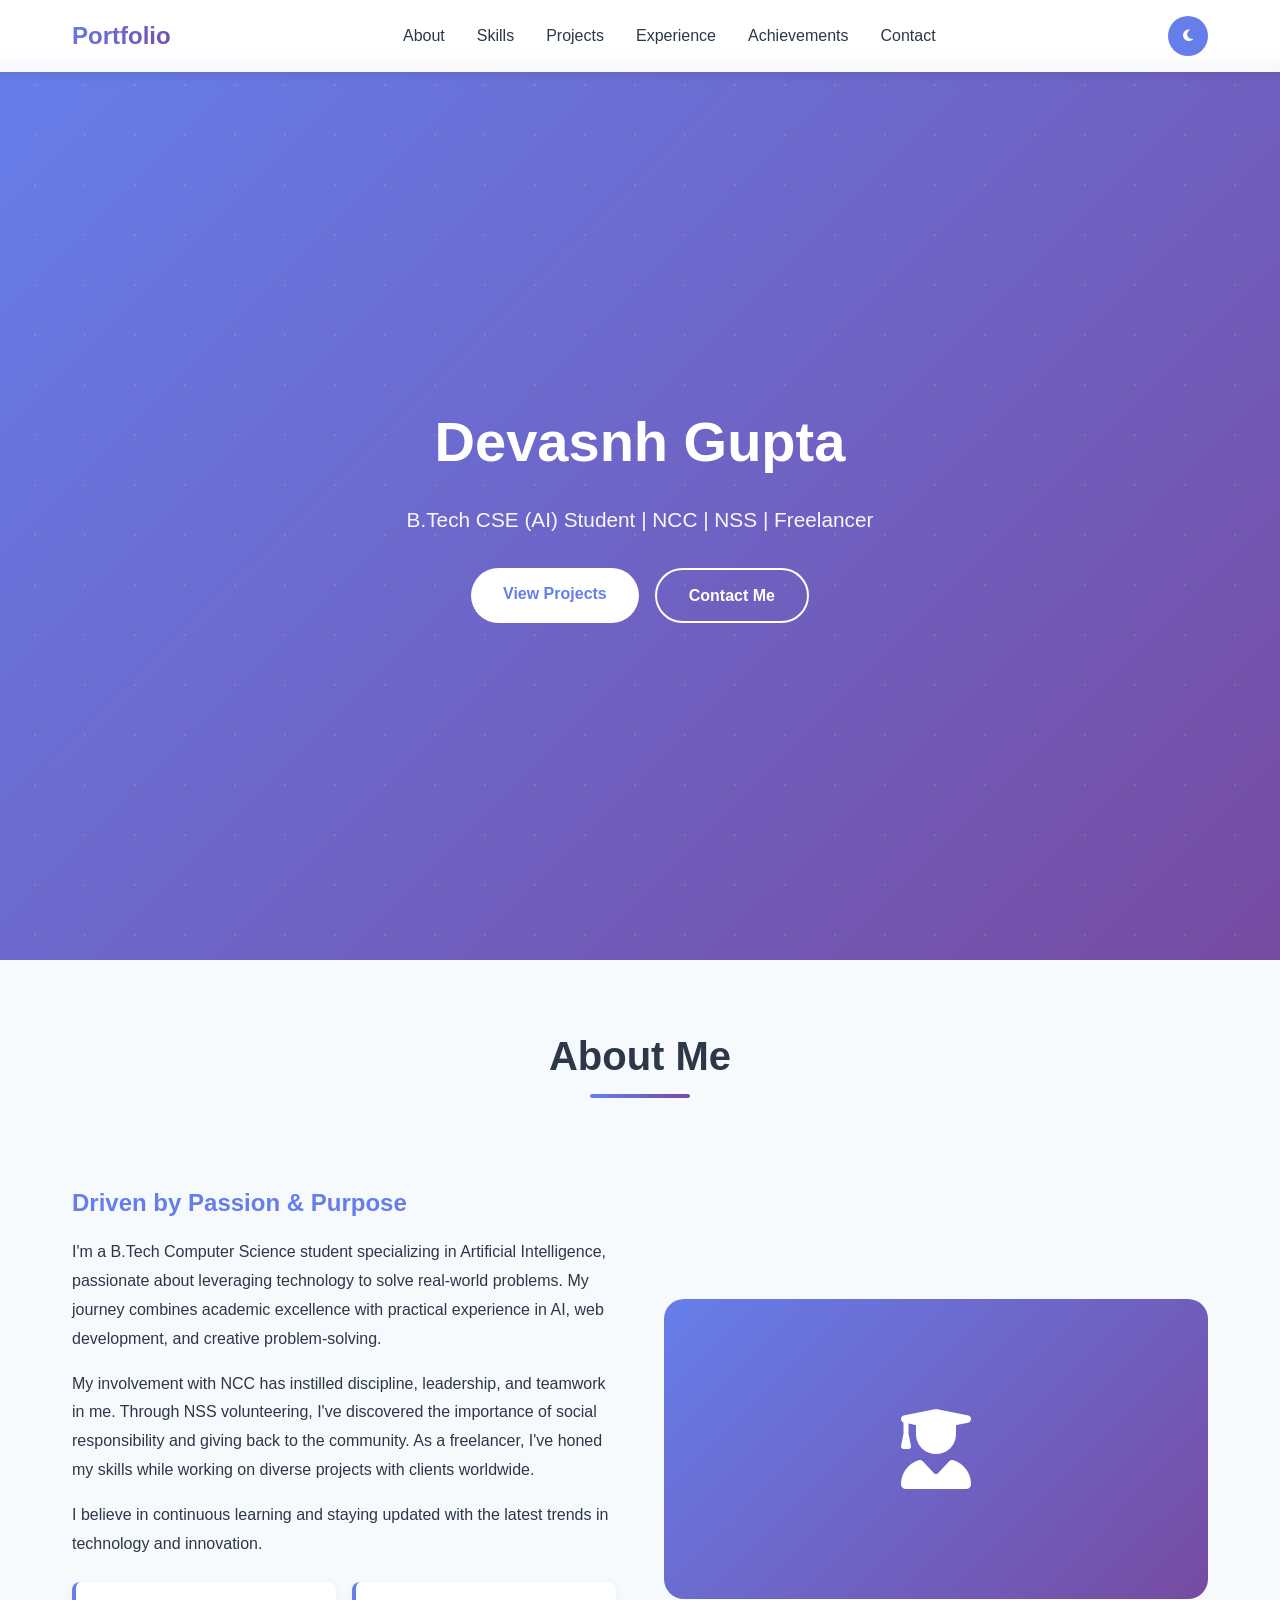
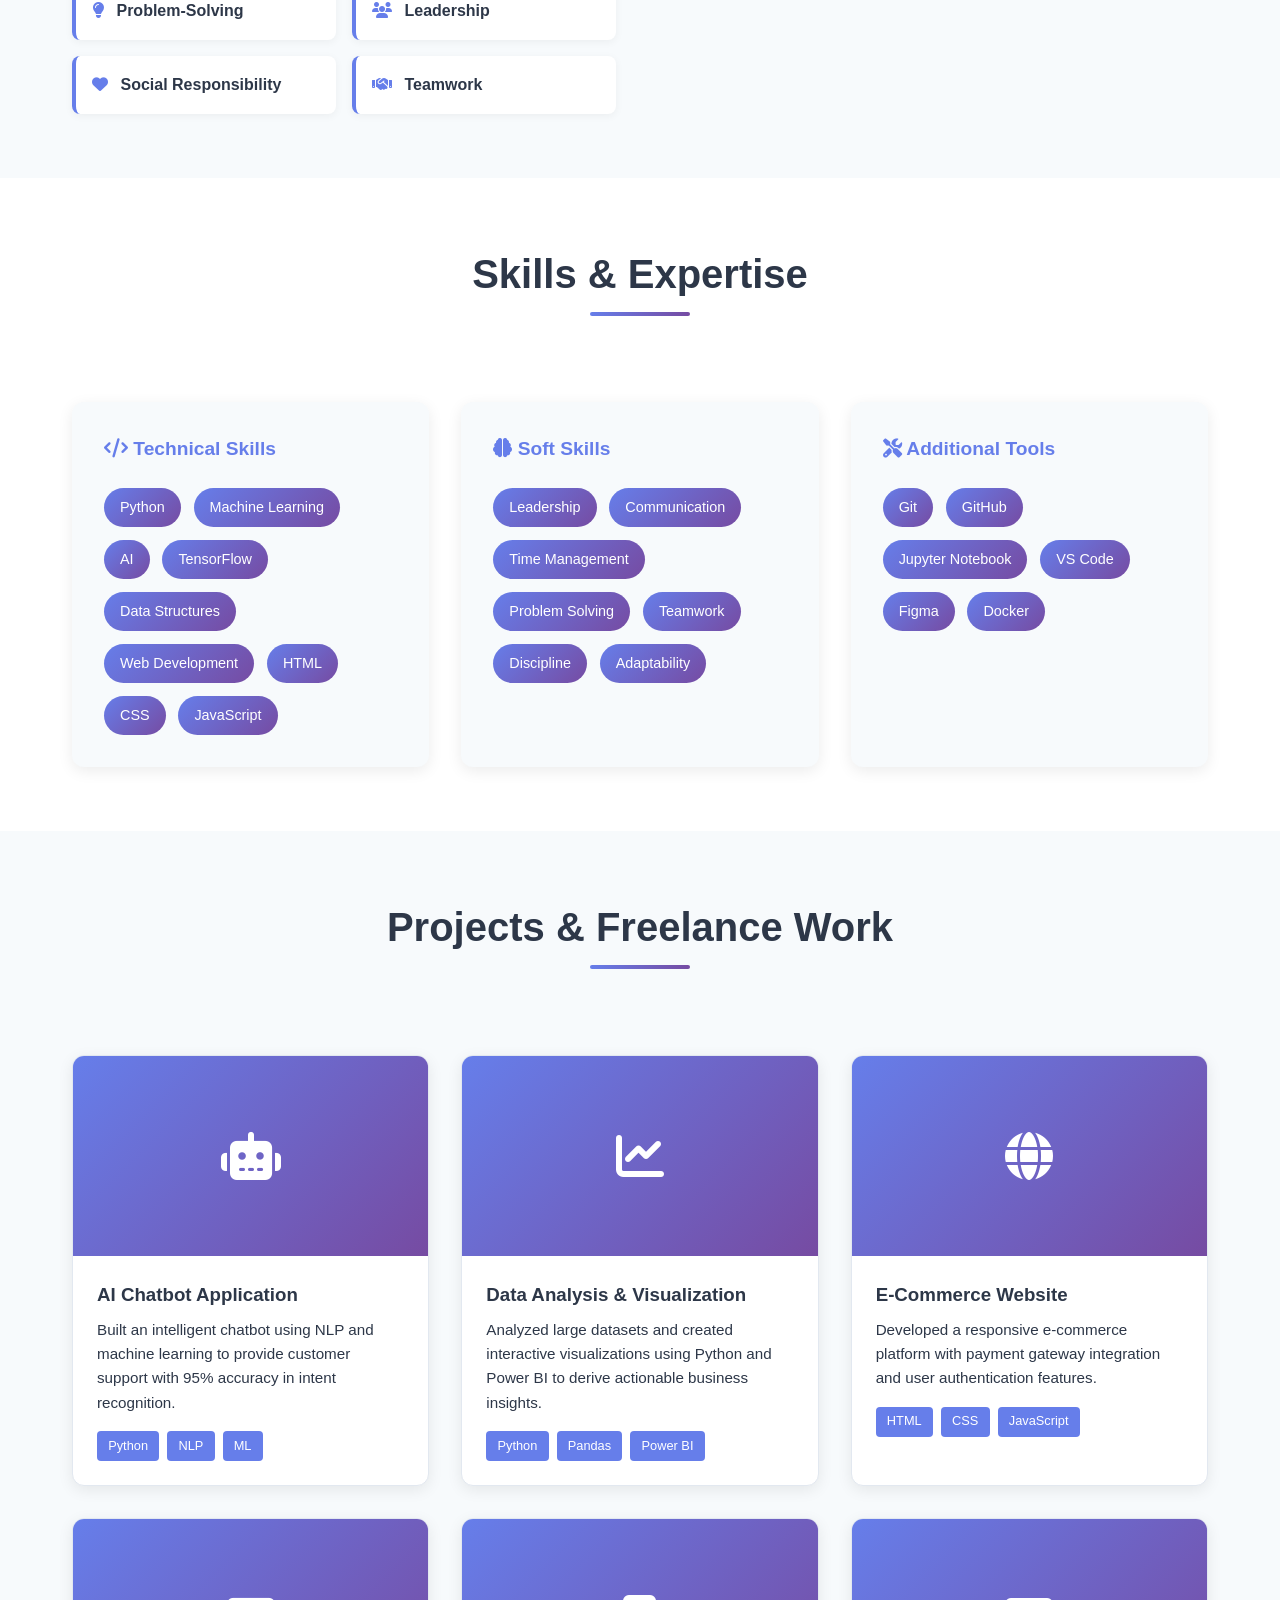
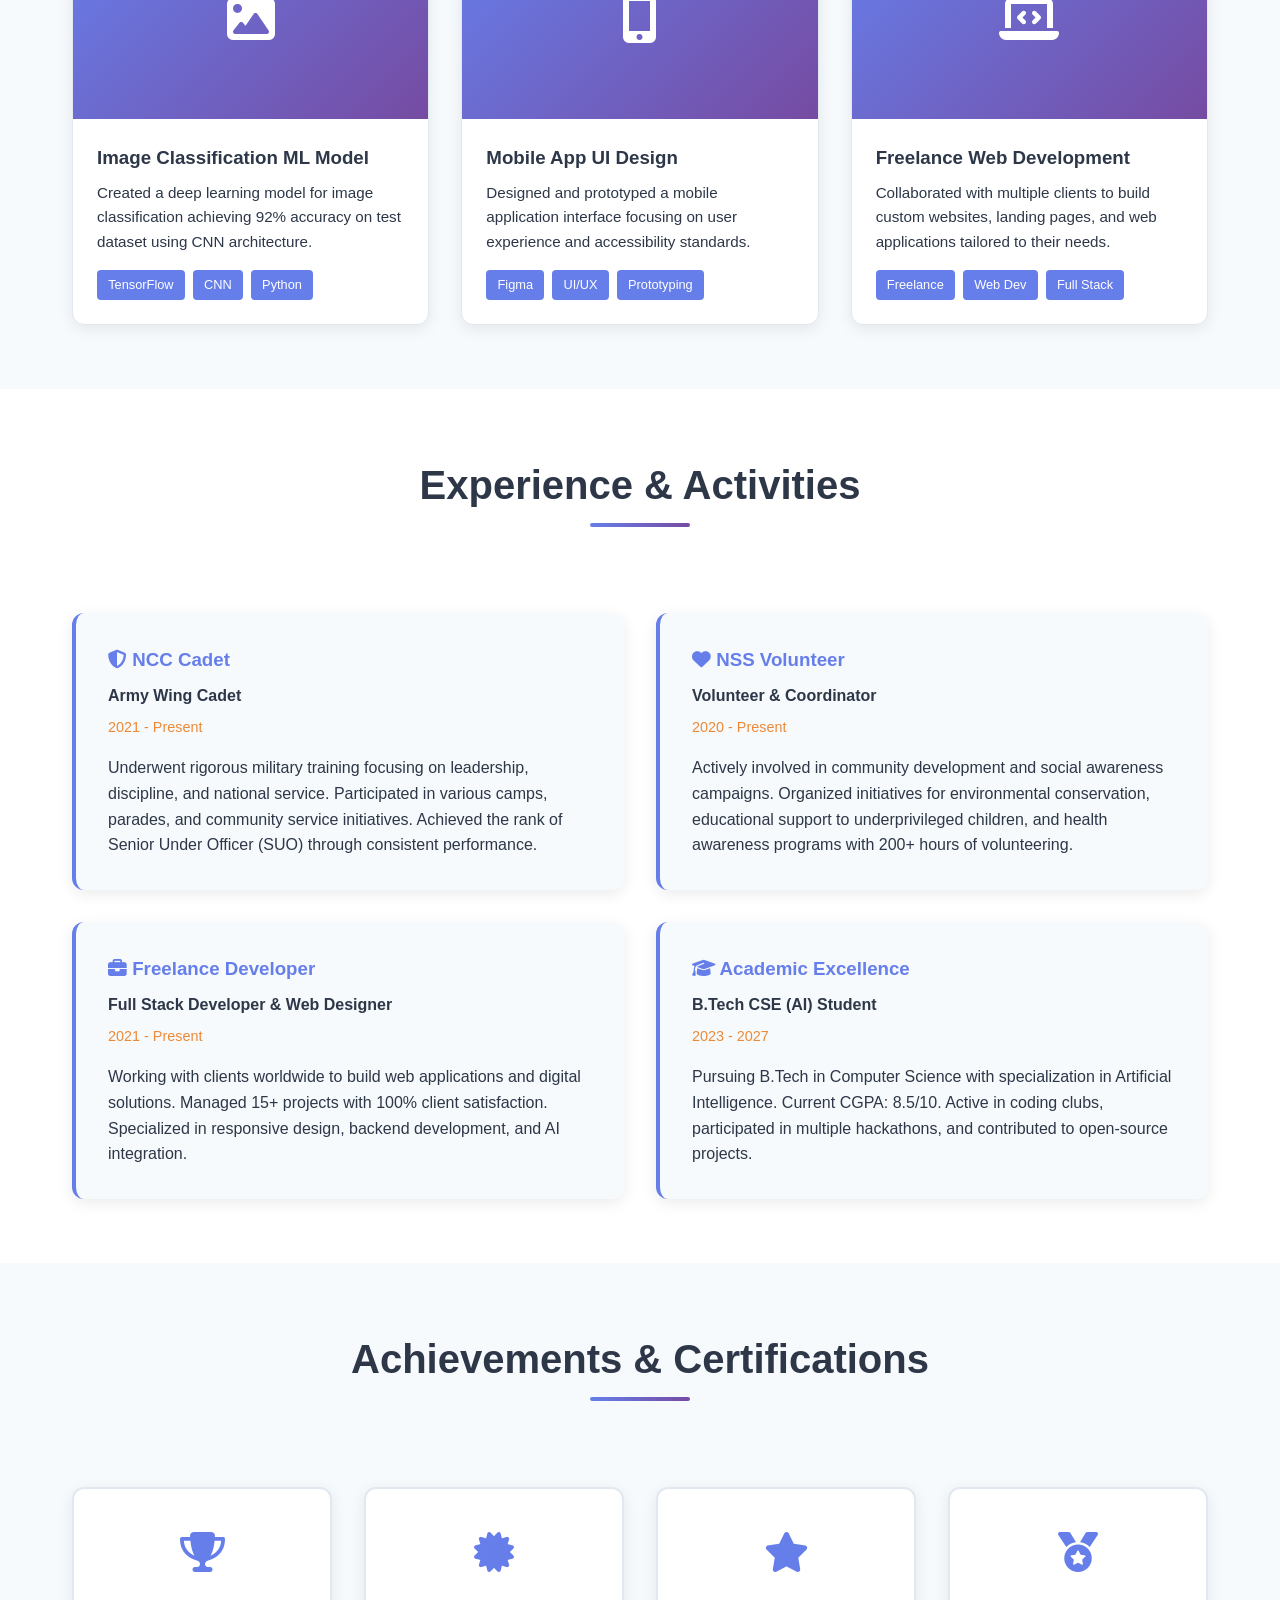
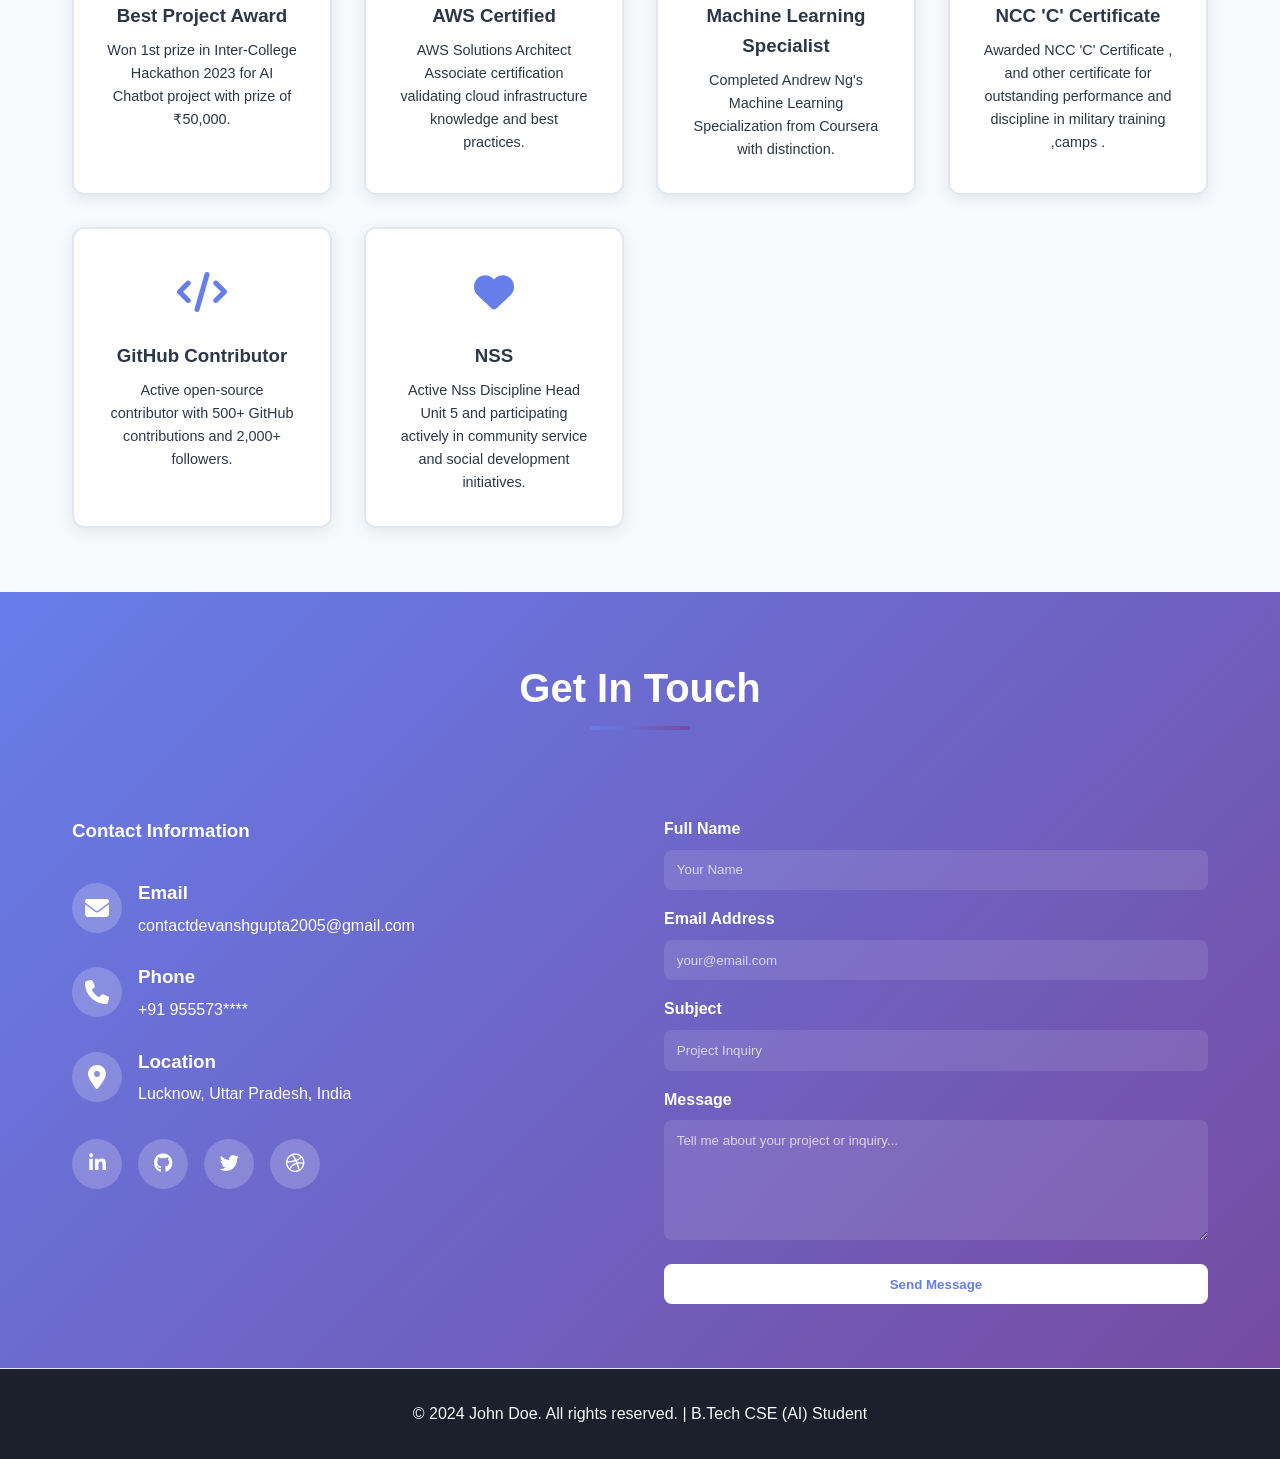
==== index.html @ 26674ed4 "Rename web.html to index.html" ====
<!DOCTYPE html>
<html lang="en">
<head>
    <meta charset="UTF-8">
    <meta name="viewport" content="width=device-width, initial-scale=1.0">
    <title>Portfolio - B.Tech CSE (AI) Student</title>
    <link rel="stylesheet" href="https://cdnjs.cloudflare.com/ajax/libs/font-awesome/6.4.0/css/all.min.css">
    <style>
        * {
            margin: 0;
            padding: 0;
            box-sizing: border-box;
        }

        :root {
            --primary-color: #667eea;
            --secondary-color: #764ba2;
            --text-dark: #2d3748;
            --text-light: #f7fafc;
            --bg-light: #f7fafc;
            --bg-dark: #1a202c;
            --card-bg: #ffffff;
            --border-color: #e2e8f0;
            --success: #48bb78;
            --warning: #ed8936;
        }

        body.dark-mode {
            --text-dark: #f7fafc;
            --text-light: #2d3748;
            --bg-light: #1a202c;
            --bg-dark: #0f1419;
            --card-bg: #2d3748;
            --border-color: #4a5568;
        }

        html {
            scroll-behavior: smooth;
        }

        body {
            font-family: 'Segoe UI', Tahoma, Geneva, Verdana, sans-serif;
            line-height: 1.6;
            color: var(--text-dark);
            background-color: var(--bg-light);
            transition: all 0.3s ease;
        }

        /* Navigation */
        nav {
            position: fixed;
            top: 0;
            width: 100%;
            background: rgba(255, 255, 255, 0.95);
            backdrop-filter: blur(10px);
            padding: 1rem 2rem;
            box-shadow: 0 2px 10px rgba(0, 0, 0, 0.1);
            z-index: 1000;
            transition: all 0.3s ease;
        }

        body.dark-mode nav {
            background: rgba(45, 55, 72, 0.95);
        }

        nav .container {
            max-width: 1200px;
            margin: 0 auto;
            display: flex;
            justify-content: space-between;
            align-items: center;
        }

        nav .logo {
            font-size: 1.5rem;
            font-weight: bold;
            background: linear-gradient(135deg, var(--primary-color), var(--secondary-color));
            -webkit-background-clip: text;
            -webkit-text-fill-color: transparent;
            background-clip: text;
        }

        nav ul {
            display: flex;
            list-style: none;
            gap: 2rem;
        }

        nav a {
            text-decoration: none;
            color: var(--text-dark);
            font-weight: 500;
            transition: color 0.3s;
        }

        nav a:hover {
            color: var(--primary-color);
        }

        .nav-right {
            display: flex;
            gap: 1rem;
            align-items: center;
        }

        .theme-toggle {
            background: var(--primary-color);
            color: white;
            border: none;
            width: 40px;
            height: 40px;
            border-radius: 50%;
            cursor: pointer;
            display: flex;
            align-items: center;
            justify-content: center;
            transition: all 0.3s;
        }

        .theme-toggle:hover {
            transform: scale(1.1);
        }

        /* Container */
        .container {
            max-width: 1200px;
            margin: 0 auto;
            padding: 0 2rem;
        }

        /* Hero Section */
        .hero {
            min-height: 100vh;
            display: flex;
            align-items: center;
            justify-content: center;
            background: linear-gradient(135deg, var(--primary-color) 0%, var(--secondary-color) 100%);
            color: white;
            text-align: center;
            margin-top: 60px;
            position: relative;
            overflow: hidden;
        }

        .hero::before {
            content: '';
            position: absolute;
            width: 200%;
            height: 200%;
            background: radial-gradient(circle, rgba(255,255,255,0.1) 1px, transparent 1px);
            background-size: 50px 50px;
            animation: moveBackground 20s linear infinite;
        }

        @keyframes moveBackground {
            0% { transform: translate(0, 0); }
            100% { transform: translate(50px, 50px); }
        }

        .hero-content {
            position: relative;
            z-index: 1;
            animation: fadeInUp 1s ease-out;
        }

        @keyframes fadeInUp {
            from {
                opacity: 0;
                transform: translateY(30px);
            }
            to {
                opacity: 1;
                transform: translateY(0);
            }
        }

        .hero h1 {
            font-size: 3.5rem;
            margin-bottom: 1rem;
            font-weight: 700;
        }

        .hero .tagline {
            font-size: 1.3rem;
            margin-bottom: 2rem;
            opacity: 0.95;
            font-weight: 300;
        }

        .hero-buttons {
            display: flex;
            gap: 1rem;
            justify-content: center;
            flex-wrap: wrap;
        }

        .btn {
            padding: 0.8rem 2rem;
            border: none;
            border-radius: 50px;
            font-size: 1rem;
            cursor: pointer;
            transition: all 0.3s ease;
            text-decoration: none;
            display: inline-block;
            font-weight: 600;
        }

        .btn-primary {
            background: white;
            color: var(--primary-color);
        }

        .btn-primary:hover {
            transform: translateY(-3px);
            box-shadow: 0 10px 30px rgba(0, 0, 0, 0.2);
        }

        .btn-secondary {
            background: transparent;
            color: white;
            border: 2px solid white;
        }

        .btn-secondary:hover {
            background: white;
            color: var(--primary-color);
        }

        /* Sections */
        section {
            padding: 4rem 0;
        }

        section h2 {
            font-size: 2.5rem;
            margin-bottom: 3rem;
            text-align: center;
            position: relative;
            display: inline-block;
            width: 100%;
        }

        section h2::after {
            content: '';
            position: absolute;
            bottom: -10px;
            left: 50%;
            transform: translateX(-50%);
            width: 100px;
            height: 4px;
            background: linear-gradient(90deg, var(--primary-color), var(--secondary-color));
            border-radius: 2px;
        }

        /* About Section */
        .about {
            background: var(--bg-light);
        }

        .about-content {
            display: grid;
            grid-template-columns: 1fr 1fr;
            gap: 3rem;
            align-items: center;
            margin-top: 3rem;
        }

        .about-text h3 {
            font-size: 1.5rem;
            margin-bottom: 1rem;
            color: var(--primary-color);
        }

        .about-text p {
            margin-bottom: 1rem;
            line-height: 1.8;
            color: var(--text-dark);
        }

        .strengths {
            display: grid;
            grid-template-columns: 1fr 1fr;
            gap: 1rem;
            margin-top: 1.5rem;
        }

        .strength-item {
            background: var(--card-bg);
            padding: 1rem;
            border-radius: 8px;
            border-left: 4px solid var(--primary-color);
            box-shadow: 0 2px 8px rgba(0, 0, 0, 0.05);
        }

        .strength-item i {
            color: var(--primary-color);
            margin-right: 0.5rem;
        }

        .about-image {
            text-align: center;
        }

        .about-image img {
            width: 100%;
            max-width: 300px;
            border-radius: 20px;
            box-shadow: 0 20px 40px rgba(0, 0, 0, 0.1);
        }

        /* Skills Section */
        .skills {
            background: var(--card-bg);
        }

        .skills-grid {
            display: grid;
            grid-template-columns: repeat(auto-fit, minmax(250px, 1fr));
            gap: 2rem;
            margin-top: 3rem;
        }

        .skill-category {
            background: var(--bg-light);
            padding: 2rem;
            border-radius: 12px;
            box-shadow: 0 4px 15px rgba(0, 0, 0, 0.08);
            transition: transform 0.3s, box-shadow 0.3s;
        }

        .skill-category:hover {
            transform: translateY(-10px);
            box-shadow: 0 10px 30px rgba(0, 0, 0, 0.15);
        }

        .skill-category h3 {
            color: var(--primary-color);
            margin-bottom: 1.5rem;
            font-size: 1.2rem;
        }

        .skill-tags {
            display: flex;
            flex-wrap: wrap;
            gap: 0.8rem;
        }

        .skill-tag {
            background: linear-gradient(135deg, var(--primary-color), var(--secondary-color));
            color: white;
            padding: 0.5rem 1rem;
            border-radius: 25px;
            font-size: 0.9rem;
            transition: all 0.3s;
        }

        .skill-tag:hover {
            transform: scale(1.05);
        }

        /* Projects Section */
        .projects {
            background: var(--bg-light);
        }

        .projects-grid {
            display: grid;
            grid-template-columns: repeat(auto-fit, minmax(300px, 1fr));
            gap: 2rem;
            margin-top: 3rem;
        }

        .project-card {
            background: var(--card-bg);
            border-radius: 12px;
            overflow: hidden;
            box-shadow: 0 4px 15px rgba(0, 0, 0, 0.08);
            transition: all 0.3s;
            border: 1px solid var(--border-color);
        }

        .project-card:hover {
            transform: translateY(-15px);
            box-shadow: 0 15px 40px rgba(0, 0, 0, 0.2);
        }

        .project-image {
            width: 100%;
            height: 200px;
            background: linear-gradient(135deg, var(--primary-color), var(--secondary-color));
            display: flex;
            align-items: center;
            justify-content: center;
            color: white;
            font-size: 3rem;
        }

        .project-content {
            padding: 1.5rem;
        }

        .project-content h3 {
            margin-bottom: 0.5rem;
            color: var(--text-dark);
        }

        .project-content p {
            color: var(--text-dark);
            font-size: 0.95rem;
            margin-bottom: 1rem;
        }

        .project-tech {
            display: flex;
            flex-wrap: wrap;
            gap: 0.5rem;
            margin-top: 1rem;
        }

        .tech-badge {
            background: var(--primary-color);
            color: white;
            padding: 0.3rem 0.7rem;
            border-radius: 4px;
            font-size: 0.8rem;
        }

        /* Experience Section */
        .experience {
            background: var(--card-bg);
        }

        .experience-grid {
            display: grid;
            grid-template-columns: 1fr 1fr;
            gap: 2rem;
            margin-top: 3rem;
        }

        .experience-item {
            background: var(--bg-light);
            padding: 2rem;
            border-radius: 12px;
            border-left: 4px solid var(--primary-color);
            box-shadow: 0 4px 15px rgba(0, 0, 0, 0.08);
        }

        .experience-item h3 {
            color: var(--primary-color);
            margin-bottom: 0.5rem;
        }

        .experience-item .role {
            color: var(--text-dark);
            font-weight: 600;
            margin-bottom: 0.5rem;
        }

        .experience-item .duration {
            color: var(--warning);
            font-size: 0.9rem;
            margin-bottom: 1rem;
        }

        /* Achievements Section */
        .achievements {
            background: var(--bg-light);
        }

        .achievements-grid {
            display: grid;
            grid-template-columns: repeat(auto-fit, minmax(250px, 1fr));
            gap: 2rem;
            margin-top: 3rem;
        }

        .achievement-card {
            background: var(--card-bg);
            padding: 2rem;
            border-radius: 12px;
            text-align: center;
            box-shadow: 0 4px 15px rgba(0, 0, 0, 0.08);
            border: 2px solid var(--border-color);
            transition: all 0.3s;
        }

        .achievement-card:hover {
            border-color: var(--primary-color);
            box-shadow: 0 10px 30px rgba(102, 126, 234, 0.2);
        }

        .achievement-icon {
            font-size: 2.5rem;
            color: var(--primary-color);
            margin-bottom: 1rem;
        }

        .achievement-card h3 {
            color: var(--text-dark);
            margin-bottom: 0.5rem;
        }

        .achievement-card p {
            color: var(--text-dark);
            font-size: 0.9rem;
        }

        /* Contact Section */
        .contact {
            background: linear-gradient(135deg, var(--primary-color), var(--secondary-color));
            color: white;
            text-align: center;
        }

        .contact-content {
            display: grid;
            grid-template-columns: 1fr 1fr;
            gap: 3rem;
            margin-top: 3rem;
            align-items: start;
        }

        .contact-info {
            text-align: left;
        }

        .contact-item {
            display: flex;
            align-items: center;
            margin-bottom: 1.5rem;
        }

        .contact-item i {
            font-size: 1.5rem;
            margin-right: 1rem;
            background: rgba(255, 255, 255, 0.2);
            width: 50px;
            height: 50px;
            border-radius: 50%;
            display: flex;
            align-items: center;
            justify-content: center;
        }

        .contact-item div h3 {
            margin-bottom: 0.3rem;
        }

        .contact-item a {
            color: white;
            text-decoration: none;
            transition: opacity 0.3s;
        }

        .contact-item a:hover {
            opacity: 0.8;
        }

        .social-links {
            display: flex;
            gap: 1rem;
            margin-top: 2rem;
        }

        .social-icon {
            width: 50px;
            height: 50px;
            background: rgba(255, 255, 255, 0.2);
            border-radius: 50%;
            display: flex;
            align-items: center;
            justify-content: center;
            color: white;
            text-decoration: none;
            transition: all 0.3s;
            font-size: 1.2rem;
        }

        .social-icon:hover {
            background: rgba(255, 255, 255, 0.4);
            transform: translateY(-5px);
        }

        .contact-form {
            display: flex;
            flex-direction: column;
            gap: 1rem;
        }

        .form-group {
            text-align: left;
        }

        .form-group label {
            display: block;
            margin-bottom: 0.5rem;
            font-weight: 600;
        }

        .form-group input,
        .form-group textarea {
            width: 100%;
            padding: 0.8rem;
            border: none;
            border-radius: 8px;
            background: rgba(255, 255, 255, 0.1);
            color: white;
            font-family: inherit;
            transition: all 0.3s;
        }

        .form-group input::placeholder,
        .form-group textarea::placeholder {
            color: rgba(255, 255, 255, 0.7);
        }

        .form-group input:focus,
        .form-group textarea:focus {
            outline: none;
            background: rgba(255, 255, 255, 0.2);
            box-shadow: 0 0 0 2px rgba(255, 255, 255, 0.3);
        }

        .form-group textarea {
            resize: vertical;
            min-height: 120px;
        }

        .btn-submit {
            background: white;
            color: var(--primary-color);
            font-weight: 600;
            padding: 0.8rem;
            border: none;
            border-radius: 8px;
            cursor: pointer;
            transition: all 0.3s;
        }

        .btn-submit:hover {
            transform: translateY(-2px);
            box-shadow: 0 5px 15px rgba(0, 0, 0, 0.2);
        }

        /* Footer */
        footer {
            background: var(--bg-dark);
            color: var(--text-light);
            text-align: center;
            padding: 2rem;
            border-top: 1px solid var(--border-color);
        }

        /* Responsive */
        @media (max-width: 768px) {
            nav ul {
                gap: 1rem;
            }

            nav a {
                font-size: 0.9rem;
            }

            .hero {
                margin-top: 60px;
            }

            .hero h1 {
                font-size: 2rem;
            }

            .hero .tagline {
                font-size: 1rem;
            }

            .hero-buttons {
                flex-direction: column;
            }

            .about-content {
                grid-template-columns: 1fr;
            }

            .experience-grid {
                grid-template-columns: 1fr;
            }

            .contact-content {
                grid-template-columns: 1fr;
            }

            section h2 {
                font-size: 2rem;
            }

            .skills-grid {
                grid-template-columns: 1fr;
            }

            .projects-grid {
                grid-template-columns: 1fr;
            }

            .achievements-grid {
                grid-template-columns: 1fr;
            }

            .strengths {
                grid-template-columns: 1fr;
            }
        }

        @media (max-width: 480px) {
            nav {
                padding: 0.8rem 1rem;
            }

            nav .logo {
                font-size: 1.2rem;
            }

            nav ul {
                display: none;
            }

            .hero h1 {
                font-size: 1.5rem;
            }

            .hero .tagline {
                font-size: 0.9rem;
            }

            .btn {
                padding: 0.7rem 1.5rem;
                font-size: 0.9rem;
            }

            section {
                padding: 2rem 0;
            }

            section h2 {
                font-size: 1.5rem;
            }
        }

        /* Animations */
        .fade-in {
            animation: fadeIn 0.6s ease-out;
        }

        @keyframes fadeIn {
            from {
                opacity: 0;
            }
            to {
                opacity: 1;
            }
        }

        .slide-in {
            animation: slideIn 0.6s ease-out;
        }

        @keyframes slideIn {
            from {
                transform: translateX(-20px);
                opacity: 0;
            }
            to {
                transform: translateX(0);
                opacity: 1;
            }
        }
    </style>
</head>
<body>
    <!-- Navigation -->
    <nav>
        <div class="container">
            <div class="logo">Portfolio</div>
            <ul>
                <li><a href="#about">About</a></li>
                <li><a href="#skills">Skills</a></li>
                <li><a href="#projects">Projects</a></li>
                <li><a href="#experience">Experience</a></li>
                <li><a href="#achievements">Achievements</a></li>
                <li><a href="#contact">Contact</a></li>
            </ul>
            <div class="nav-right">
                <button class="theme-toggle" onclick="toggleTheme()">
                    <i class="fas fa-moon"></i>
                </button>
            </div>
        </div>
    </nav>

    <!-- Hero Section -->
    <section class="hero">
        <div class="hero-content">
            <h1>Devasnh Gupta</h1>
            <p class="tagline">B.Tech CSE (AI) Student | NCC | NSS | Freelancer</p>
            <div class="hero-buttons">
                <a href="#projects" class="btn btn-primary">View Projects</a>
                <a href="#contact" class="btn btn-secondary">Contact Me</a>
            </div>
        </div>
    </section>

    <!-- About Section -->
    <section id="about" class="about">
        <div class="container">
            <h2>About Me</h2>
            <div class="about-content">
                <div class="about-text">
                    <h3>Driven by Passion & Purpose</h3>
                    <p>I'm a B.Tech Computer Science student specializing in Artificial Intelligence, passionate about leveraging technology to solve real-world problems. My journey combines academic excellence with practical experience in AI, web development, and creative problem-solving.</p>
                    <p>My involvement with NCC has instilled discipline, leadership, and teamwork in me. Through NSS volunteering, I've discovered the importance of social responsibility and giving back to the community. As a freelancer, I've honed my skills while working on diverse projects with clients worldwide.</p>
                    <p>I believe in continuous learning and staying updated with the latest trends in technology and innovation.</p>
                    
                    <div class="strengths">
                        <div class="strength-item">
                            <i class="fas fa-lightbulb"></i>
                            <strong>Problem-Solving</strong>
                        </div>
                        <div class="strength-item">
                            <i class="fas fa-users"></i>
                            <strong>Leadership</strong>
                        </div>
                        <div class="strength-item">
                            <i class="fas fa-heart"></i>
                            <strong>Social Responsibility</strong>
                        </div>
                        <div class="strength-item">
                            <i class="fas fa-handshake"></i>
                            <strong>Teamwork</strong>
                        </div>
                    </div>
                </div>
                <div class="about-image">
                    <div style="width: 100%; height: 300px; background: linear-gradient(135deg, #667eea, #764ba2); border-radius: 20px; display: flex; align-items: center; justify-content: center; color: white; font-size: 5rem;">
                        <i class="fas fa-user-graduate"></i>
                    </div>
                </div>
            </div>
        </div>
    </section>

    <!-- Skills Section -->
    <section id="skills" class="skills">
        <div class="container">
            <h2>Skills & Expertise</h2>
            <div class="skills-grid">
                <div class="skill-category">
                    <h3><i class="fas fa-code"></i> Technical Skills</h3>
                    <div class="skill-tags">
                        <span class="skill-tag">Python</span>
                        <span class="skill-tag">Machine Learning</span>
                        <span class="skill-tag">AI</span>
                        <span class="skill-tag">TensorFlow</span>
                        <span class="skill-tag">Data Structures</span>
                        <span class="skill-tag">Web Development</span>
                        <span class="skill-tag">HTML</span>
                        <span class="skill-tag">CSS</span>
                        <span class="skill-tag">JavaScript</span>
                    </div>
                </div>
                <div class="skill-category">
                    <h3><i class="fas fa-brain"></i> Soft Skills</h3>
                    <div class="skill-tags">
                        <span class="skill-tag">Leadership</span>
                        <span class="skill-tag">Communication</span>
                        <span class="skill-tag">Time Management</span>
                        <span class="skill-tag">Problem Solving</span>
                        <span class="skill-tag">Teamwork</span>
                        <span class="skill-tag">Discipline</span>
                        <span class="skill-tag">Adaptability</span>
                    </div>
                </div>
                <div class="skill-category">
                    <h3><i class="fas fa-tools"></i> Additional Tools</h3>
                    <div class="skill-tags">
                        <span class="skill-tag">Git</span>
                        <span class="skill-tag">GitHub</span>
                        <span class="skill-tag">Jupyter Notebook</span>
                        <span class="skill-tag">VS Code</span>
                        <span class="skill-tag">Figma</span>
                        <span class="skill-tag">Docker</span>
                    </div>
                </div>
            </div>
        </div>
    </section>

    <!-- Projects Section -->
    <section id="projects" class="projects">
        <div class="container">
            <h2>Projects & Freelance Work</h2>
            <div class="projects-grid">
                <div class="project-card">
                    <div class="project-image">
                        <i class="fas fa-robot"></i>
                    </div>
                    <div class="project-content">
                        <h3>AI Chatbot Application</h3>
                        <p>Built an intelligent chatbot using NLP and machine learning to provide customer support with 95% accuracy in intent recognition.</p>
                        <div class="project-tech">
                            <span class="tech-badge">Python</span>
                            <span class="tech-badge">NLP</span>
                            <span class="tech-badge">ML</span>
                        </div>
                    </div>
                </div>

                <div class="project-card">
                    <div class="project-image">
                        <i class="fas fa-chart-line"></i>
                    </div>
                    <div class="project-content">
                        <h3>Data Analysis & Visualization</h3>
                        <p>Analyzed large datasets and created interactive visualizations using Python and Power BI to derive actionable business insights.</p>
                        <div class="project-tech">
                            <span class="tech-badge">Python</span>
                            <span class="tech-badge">Pandas</span>
                            <span class="tech-badge">Power BI</span>
                        </div>
                    </div>
                </div>

                <div class="project-card">
                    <div class="project-image">
                        <i class="fas fa-globe"></i>
                    </div>
                    <div class="project-content">
                        <h3>E-Commerce Website</h3>
                        <p>Developed a responsive e-commerce platform with payment gateway integration and user authentication features.</p>
                        <div class="project-tech">
                            <span class="tech-badge">HTML</span>
                            <span class="tech-badge">CSS</span>
                            <span class="tech-badge">JavaScript</span>
                        </div>
                    </div>
                </div>

                <div class="project-card">
                    <div class="project-image">
                        <i class="fas fa-image"></i>
                    </div>
                    <div class="project-content">
                        <h3>Image Classification ML Model</h3>
                        <p>Created a deep learning model for image classification achieving 92% accuracy on test dataset using CNN architecture.</p>
                        <div class="project-tech">
                            <span class="tech-badge">TensorFlow</span>
                            <span class="tech-badge">CNN</span>
                            <span class="tech-badge">Python</span>
                        </div>
                    </div>
                </div>

                <div class="project-card">
                    <div class="project-image">
                        <i class="fas fa-mobile-alt"></i>
                    </div>
                    <div class="project-content">
                        <h3>Mobile App UI Design</h3>
                        <p>Designed and prototyped a mobile application interface focusing on user experience and accessibility standards.</p>
                        <div class="project-tech">
                            <span class="tech-badge">Figma</span>
                            <span class="tech-badge">UI/UX</span>
                            <span class="tech-badge">Prototyping</span>
                        </div>
                    </div>
                </div>

                <div class="project-card">
                    <div class="project-image">
                        <i class="fas fa-laptop-code"></i>
                    </div>
                    <div class="project-content">
                        <h3>Freelance Web Development</h3>
                        <p>Collaborated with multiple clients to build custom websites, landing pages, and web applications tailored to their needs.</p>
                        <div class="project-tech">
                            <span class="tech-badge">Freelance</span>
                            <span class="tech-badge">Web Dev</span>
                            <span class="tech-badge">Full Stack</span>
                        </div>
                    </div>
                </div>
            </div>
        </div>
    </section>

    <!-- Experience Section -->
    <section id="experience" class="experience">
        <div class="container">
            <h2>Experience & Activities</h2>
            <div class="experience-grid">
                <div class="experience-item">
                    <h3><i class="fas fa-shield-alt"></i> NCC Cadet</h3>
                    <div class="role">Army Wing Cadet</div>
                    <div class="duration">2021 - Present</div>
                    <p>Underwent rigorous military training focusing on leadership, discipline, and national service. Participated in various camps, parades, and community service initiatives. Achieved the rank of Senior Under Officer (SUO) through consistent performance.</p>
                </div>

                <div class="experience-item">
                    <h3><i class="fas fa-heart"></i> NSS Volunteer</h3>
                    <div class="role">Volunteer & Coordinator</div>
                    <div class="duration">2020 - Present</div>
                    <p>Actively involved in community development and social awareness campaigns. Organized initiatives for environmental conservation, educational support to underprivileged children, and health awareness programs with 200+ hours of volunteering.</p>
                </div>

                <div class="experience-item">
                    <h3><i class="fas fa-briefcase"></i> Freelance Developer</h3>
                    <div class="role">Full Stack Developer & Web Designer</div>
                    <div class="duration">2021 - Present</div>
                    <p>Working with clients worldwide to build web applications and digital solutions. Managed 15+ projects with 100% client satisfaction. Specialized in responsive design, backend development, and AI integration.</p>
                </div>

                <div class="experience-item">
                    <h3><i class="fas fa-graduation-cap"></i> Academic Excellence</h3>
                    <div class="role">B.Tech CSE (AI) Student</div>
                    <div class="duration">2023 - 2027</div>
                    <p>Pursuing B.Tech in Computer Science with specialization in Artificial Intelligence. Current CGPA: 8.5/10. Active in coding clubs, participated in multiple hackathons, and contributed to open-source projects.</p>
                </div>
            </div>
        </div>
    </section>

    <!-- Achievements Section -->
    <section id="achievements" class="achievements">
        <div class="container">
            <h2>Achievements & Certifications</h2>
            <div class="achievements-grid">
                <div class="achievement-card">
                    <div class="achievement-icon">
                        <i class="fas fa-trophy"></i>
                    </div>
                    <h3>Best Project Award</h3>
                    <p>Won 1st prize in Inter-College Hackathon 2023 for AI Chatbot project with prize of ₹50,000.</p>
                </div>

                <div class="achievement-card">
                    <div class="achievement-icon">
                        <i class="fas fa-certificate"></i>
                    </div>
                    <h3>AWS Certified</h3>
                    <p>AWS Solutions Architect Associate certification validating cloud infrastructure knowledge and best practices.</p>
                </div>

                <div class="achievement-card">
                    <div class="achievement-icon">
                        <i class="fas fa-star"></i>
                    </div>
                    <h3>Machine Learning Specialist</h3>
                    <p>Completed Andrew Ng's Machine Learning Specialization from Coursera with distinction.</p>
                </div>

                <div class="achievement-card">
                    <div class="achievement-icon">
                        <i class="fas fa-medal"></i>
                    </div>
                    <h3>NCC 'C' Certificate</h3>
                    <p>Awarded NCC  'C'  Certificate , and other certificate for outstanding performance and discipline in military training ,camps .</p>
                </div>

                <div class="achievement-card">
                    <div class="achievement-icon">
                        <i class="fas fa-code"></i>
                    </div>
                    <h3>GitHub Contributor</h3>
                    <p>Active open-source contributor with 500+ GitHub contributions and 2,000+ followers.</p>
                </div>

                <div class="achievement-card">
                    <div class="achievement-icon">
                        <i class="fas fa-heart"></i>
                    </div>
                    <h3>NSS </h3>
                    <p> Active Nss Discipline Head Unit 5 and participating actively in community service and social development initiatives.</p>
                </div>
            </div>
        </div>
    </section>

    <!-- Contact Section -->
    <section id="contact" class="contact">
        <div class="container">
            <h2>Get In Touch</h2>
            <div class="contact-content">
                <div class="contact-info">
                    <h3 style="margin-bottom: 2rem;">Contact Information</h3>
                    <div class="contact-item">
                        <i class="fas fa-envelope"></i>
                        <div>
                            <h3>Email</h3>
                            <a href="mailto:contactdevanshgupta2005@gmail.com">contactdevanshgupta2005@gmail.com</a>
                        </div>
                    </div>
                    <div class="contact-item">
                        <i class="fas fa-phone"></i>
                        <div>
                            <h3>Phone</h3>
                            <a href="tel:+919876543210">+91 955573****</a>
                        </div>
                    </div>
                    <div class="contact-item">
                        <i class="fas fa-map-marker-alt"></i>
                        <div>
                            <h3>Location</h3>
                            <p>Lucknow, Uttar Pradesh, India</p>
                        </div>
                    </div>
                    <div class="social-links">
                        <a href="#" class="social-icon" title="LinkedIn">
                            <i class="fab fa-linkedin-in"></i>
                        </a>
                        <a href="#" class="social-icon" title="GitHub">
                            <i class="fab fa-github"></i>
                        </a>
                        <a href="#" class="social-icon" title="Twitter">
                            <i class="fab fa-twitter"></i>
                        </a>
                        <a href="#" class="social-icon" title="Portfolio">
                            <i class="fab fa-dribbble"></i>
                        </a>
                    </div>
                </div>

                <form class="contact-form" onsubmit="handleFormSubmit(event)">
                    <div class="form-group">
                        <label for="name">Full Name</label>
                        <input type="text" id="name" name="name" placeholder="Your Name" required>
                    </div>
                    <div class="form-group">
                        <label for="email">Email Address</label>
                        <input type="email" id="email" name="email" placeholder="your@email.com" required>
                    </div>
                    <div class="form-group">
                        <label for="subject">Subject</label>
                        <input type="text" id="subject" name="subject" placeholder="Project Inquiry" required>
                    </div>
                    <div class="form-group">
                        <label for="message">Message</label>
                        <textarea id="message" name="message" placeholder="Tell me about your project or inquiry..." required></textarea>
                    </div>
                    <button type="submit" class="btn-submit">Send Message</button>
                </form>
            </div>
        </div>
    </section>

    <!-- Footer -->
    <footer>
        <div class="container">
            <p>&copy; 2024 John Doe. All rights reserved. | B.Tech CSE (AI) Student</p>
        </div>
    </footer>

    <script>
        // Theme Toggle
        function toggleTheme() {
            document.body.classList.toggle('dark-mode');
            localStorage.setItem('theme', document.body.classList.contains('dark-mode') ? 'dark' : 'light');
            updateThemeIcon();
        }

        function updateThemeIcon() {
            const themeToggle = document.querySelector('.theme-toggle');
            if (document.body.classList.contains('dark-mode')) {
                themeToggle.innerHTML = '<i class="fas fa-sun"></i>';
            } else {
                themeToggle.innerHTML = '<i class="fas fa-moon"></i>';
            }
        }

        // Load theme preference
        window.addEventListener('DOMContentLoaded', () => {
            const theme = localStorage.getItem('theme');
            if (theme === 'dark') {
                document.body.classList.add('dark-mode');
            }
            updateThemeIcon();
        });

        // Smooth scroll for navigation links
        document.querySelectorAll('a[href^="#"]').forEach(anchor => {
            anchor.addEventListener('click', function (e) {
                e.preventDefault();
                const target = document.querySelector(this.getAttribute('href'));
                if (target) {
                    target.scrollIntoView({
                        behavior: 'smooth',
                        block: 'start'
                    });
                }
            });
        });

        // Form submission handler
        function handleFormSubmit(event) {
            event.preventDefault();
            const formData = new FormData(event.target);
            
            // In a real application, you would send this data to a server
            console.log('Form submitted with data:', Object.fromEntries(formData));
            
            alert('Thank you for reaching out! I will get back to you soon.');
            event.target.reset();
        }

        // Scroll animations
        const observerOptions = {
            threshold: 0.1,
            rootMargin: '0px 0px -50px 0px'
        };

        const observer = new IntersectionObserver(function(entries) {
            entries.forEach(entry => {
                if (entry.isIntersecting) {
                    entry.target.classList.add('fade-in');
                }
            });
        }, observerOptions);

        // Observe project cards and achievement cards
        document.querySelectorAll('.project-card, .achievement-card, .experience-item, .skill-category').forEach(el => {
            observer.observe(el);
        });

        // Add scroll effect to navbar
        window.addEventListener('scroll', () => {
            const nav = document.querySelector('nav');
            if (window.scrollY > 50) {
                nav.style.boxShadow = '0 2px 20px rgba(0, 0, 0, 0.1)';
            } else {
                nav.style.boxShadow = '0 2px 10px rgba(0, 0, 0, 0.1)';
            }
        });
    </script>
</body>
</html>
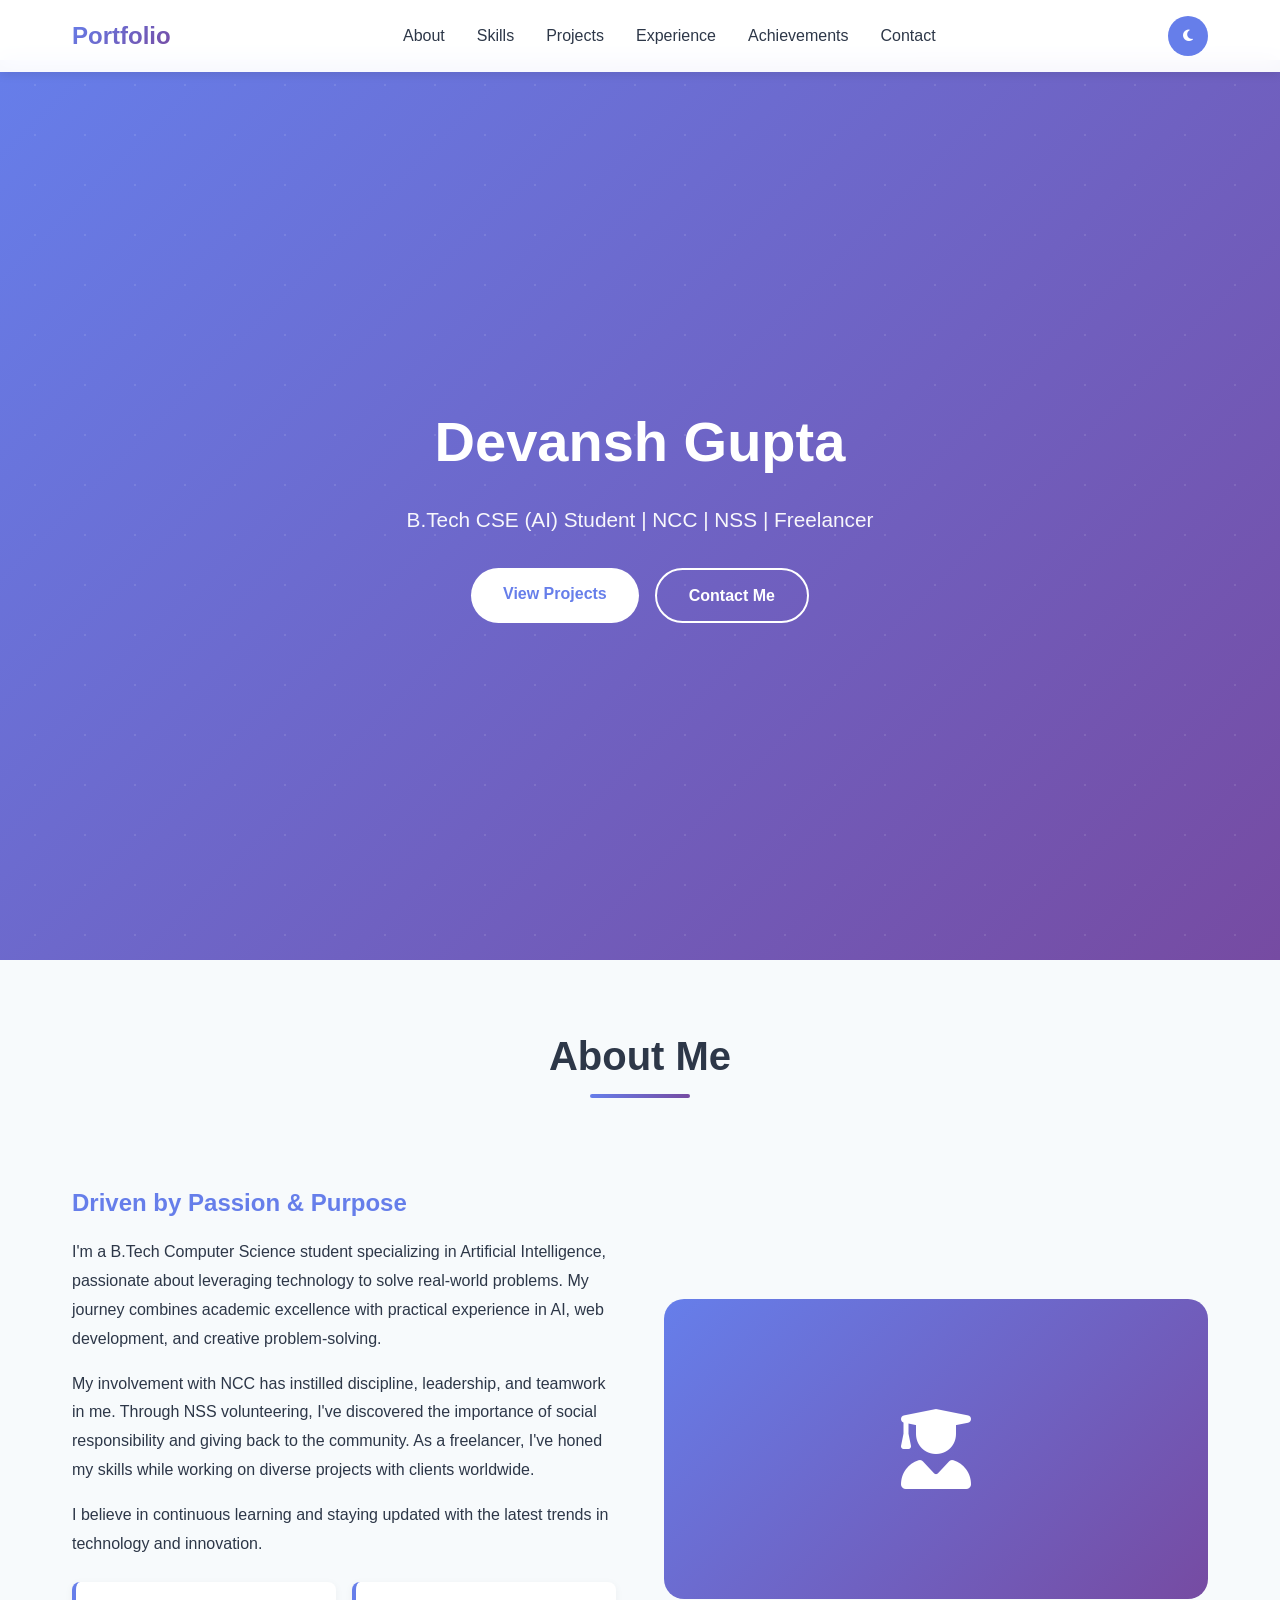
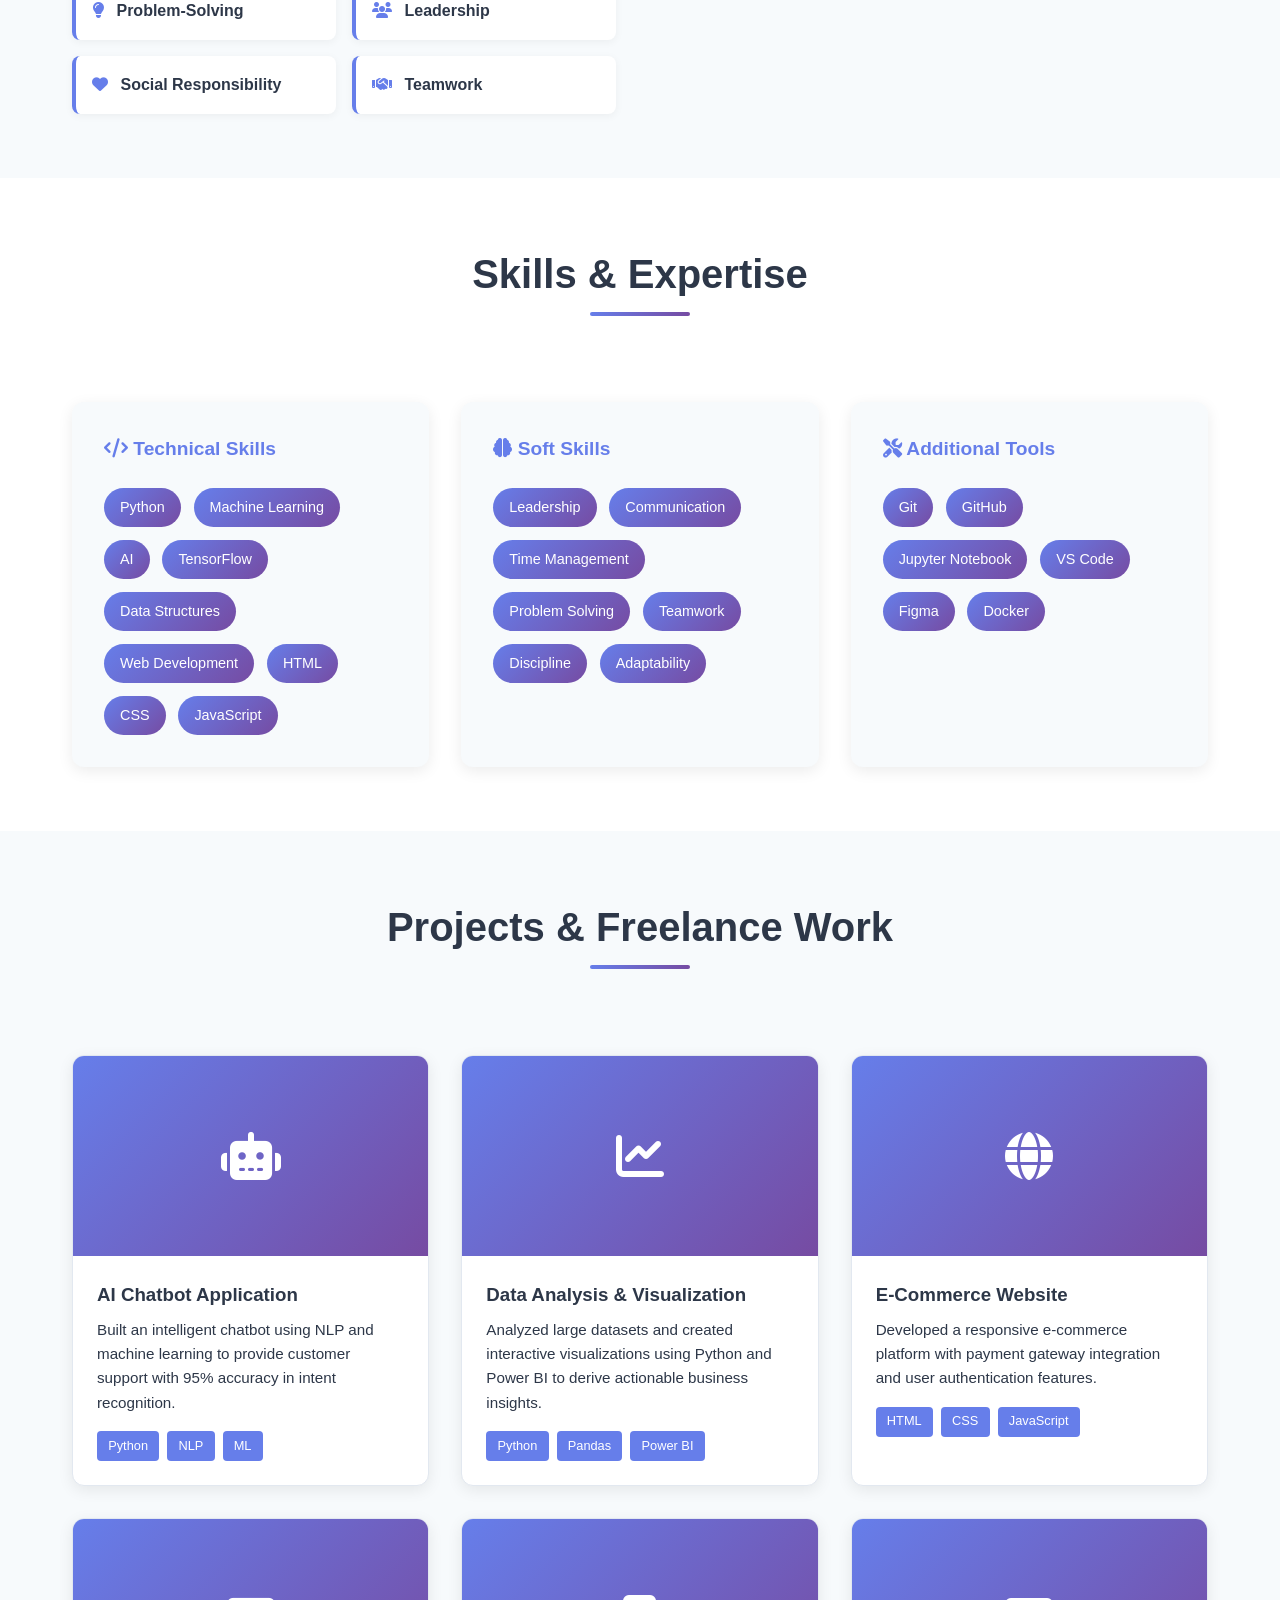
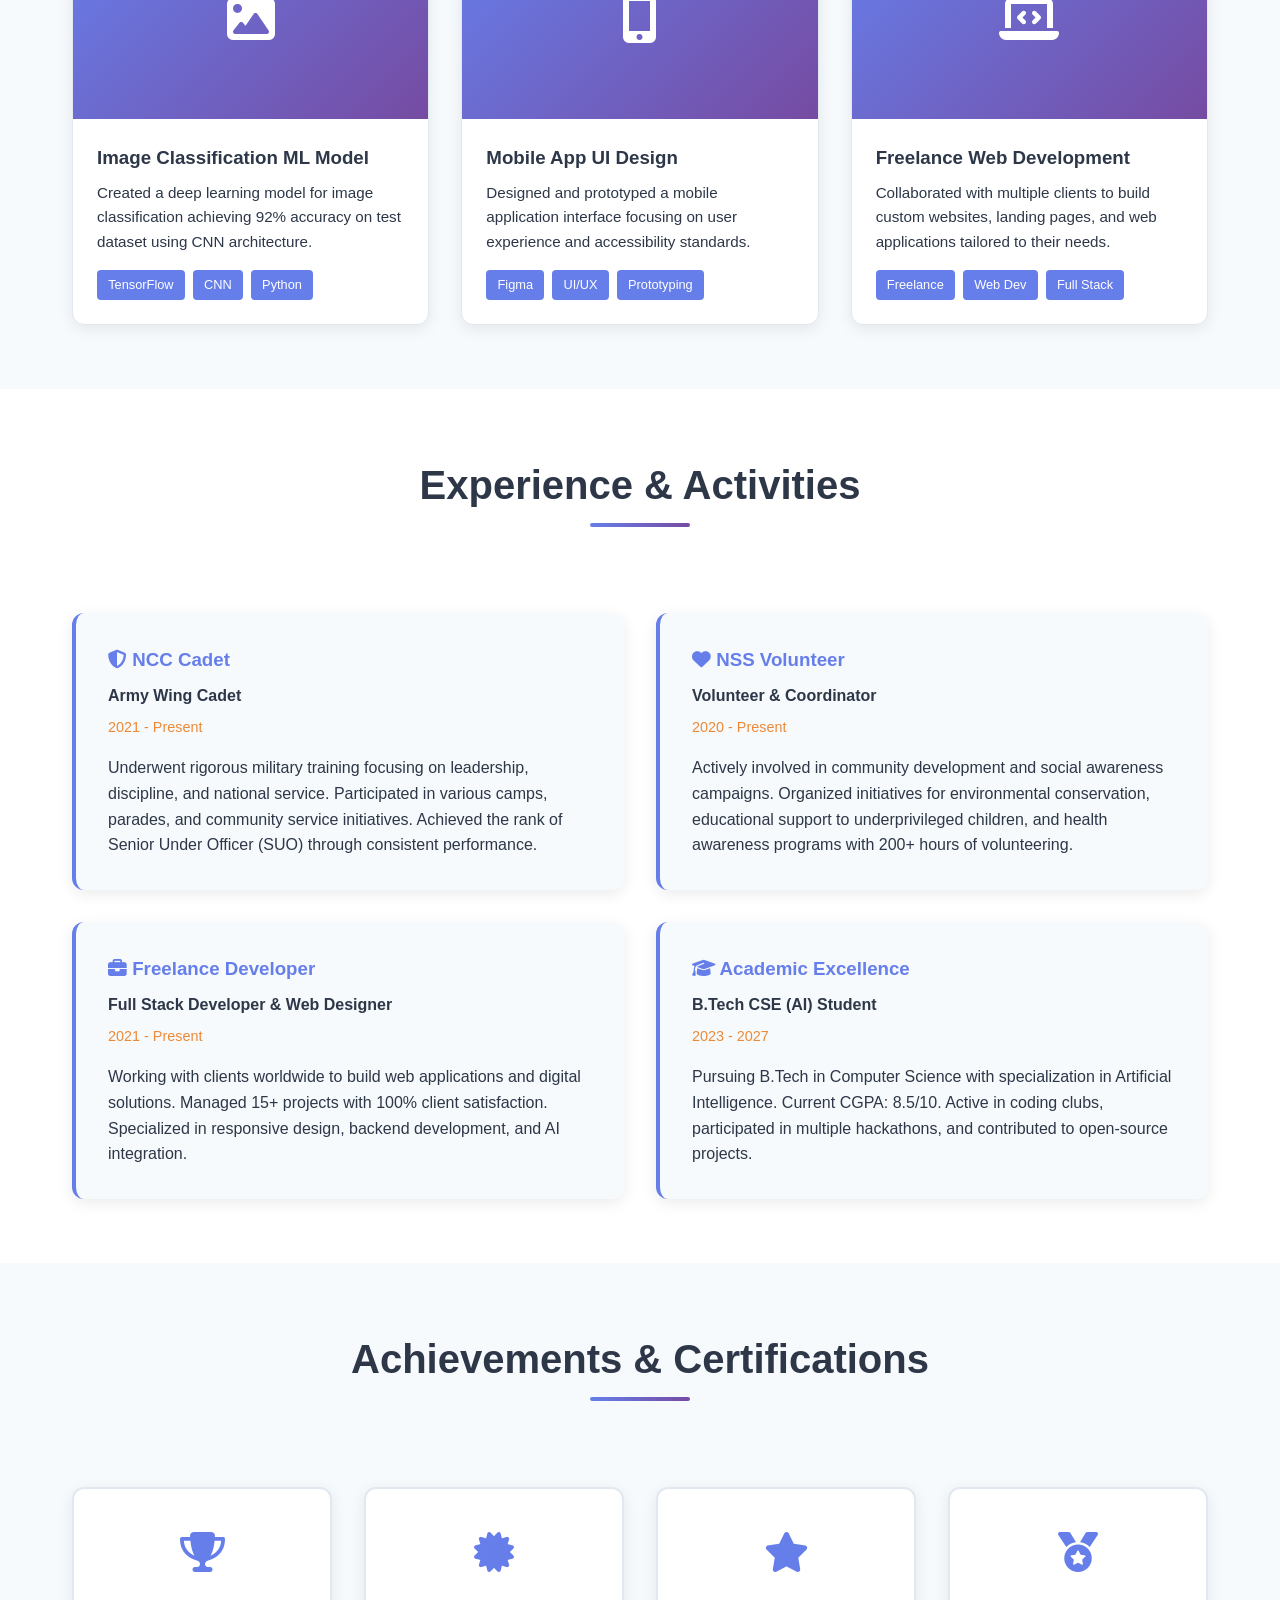
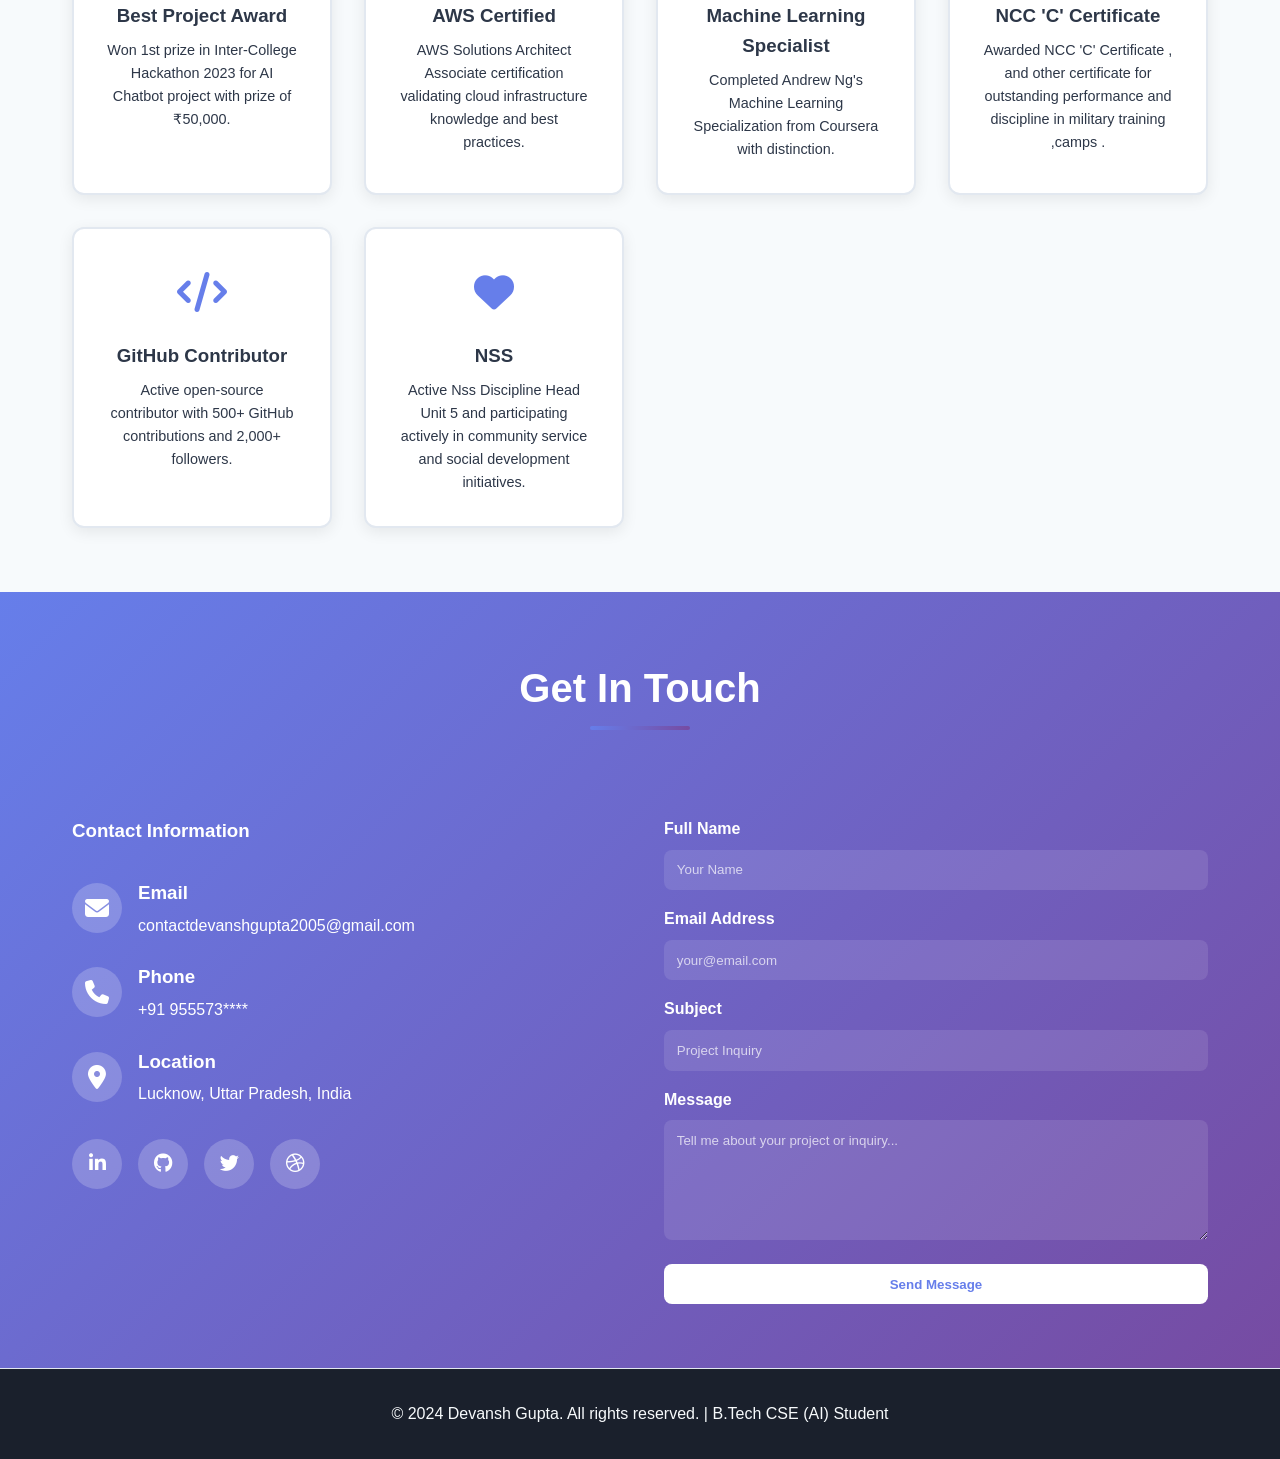
==== commit 622abbec: "web" ====
--- a/index.html
+++ b/index.html
@@ -1,5 +1,6 @@
 <!DOCTYPE html>
 <html lang="en">
+
 <head>
     <meta charset="UTF-8">
     <meta name="viewport" content="width=device-width, initial-scale=1.0">
@@ -147,14 +148,19 @@
             position: absolute;
             width: 200%;
             height: 200%;
-            background: radial-gradient(circle, rgba(255,255,255,0.1) 1px, transparent 1px);
+            background: radial-gradient(circle, rgba(255, 255, 255, 0.1) 1px, transparent 1px);
             background-size: 50px 50px;
             animation: moveBackground 20s linear infinite;
         }
 
         @keyframes moveBackground {
-            0% { transform: translate(0, 0); }
-            100% { transform: translate(50px, 50px); }
+            0% {
+                transform: translate(0, 0);
+            }
+
+            100% {
+                transform: translate(50px, 50px);
+            }
         }
 
         .hero-content {
@@ -168,6 +174,7 @@
                 opacity: 0;
                 transform: translateY(30px);
             }
+
             to {
                 opacity: 1;
                 transform: translateY(0);
@@ -755,6 +762,7 @@
             from {
                 opacity: 0;
             }
+
             to {
                 opacity: 1;
             }
@@ -769,6 +777,7 @@
                 transform: translateX(-20px);
                 opacity: 0;
             }
+
             to {
                 transform: translateX(0);
                 opacity: 1;
@@ -776,6 +785,7 @@
         }
     </style>
 </head>
+
 <body>
     <!-- Navigation -->
     <nav>
@@ -800,7 +810,7 @@
     <!-- Hero Section -->
     <section class="hero">
         <div class="hero-content">
-            <h1>Devasnh Gupta</h1>
+            <h1>Devansh Gupta</h1>
             <p class="tagline">B.Tech CSE (AI) Student | NCC | NSS | Freelancer</p>
             <div class="hero-buttons">
                 <a href="#projects" class="btn btn-primary">View Projects</a>
@@ -816,10 +826,16 @@
             <div class="about-content">
                 <div class="about-text">
                     <h3>Driven by Passion & Purpose</h3>
-                    <p>I'm a B.Tech Computer Science student specializing in Artificial Intelligence, passionate about leveraging technology to solve real-world problems. My journey combines academic excellence with practical experience in AI, web development, and creative problem-solving.</p>
-                    <p>My involvement with NCC has instilled discipline, leadership, and teamwork in me. Through NSS volunteering, I've discovered the importance of social responsibility and giving back to the community. As a freelancer, I've honed my skills while working on diverse projects with clients worldwide.</p>
-                    <p>I believe in continuous learning and staying updated with the latest trends in technology and innovation.</p>
-                    
+                    <p>I'm a B.Tech Computer Science student specializing in Artificial Intelligence, passionate about
+                        leveraging technology to solve real-world problems. My journey combines academic excellence with
+                        practical experience in AI, web development, and creative problem-solving.</p>
+                    <p>My involvement with NCC has instilled discipline, leadership, and teamwork in me. Through NSS
+                        volunteering, I've discovered the importance of social responsibility and giving back to the
+                        community. As a freelancer, I've honed my skills while working on diverse projects with clients
+                        worldwide.</p>
+                    <p>I believe in continuous learning and staying updated with the latest trends in technology and
+                        innovation.</p>
+
                     <div class="strengths">
                         <div class="strength-item">
                             <i class="fas fa-lightbulb"></i>
@@ -840,7 +856,8 @@
                     </div>
                 </div>
                 <div class="about-image">
-                    <div style="width: 100%; height: 300px; background: linear-gradient(135deg, #667eea, #764ba2); border-radius: 20px; display: flex; align-items: center; justify-content: center; color: white; font-size: 5rem;">
+                    <div
+                        style="width: 100%; height: 300px; background: linear-gradient(135deg, #667eea, #764ba2); border-radius: 20px; display: flex; align-items: center; justify-content: center; color: white; font-size: 5rem;">
                         <i class="fas fa-user-graduate"></i>
                     </div>
                 </div>
@@ -905,7 +922,8 @@
                     </div>
                     <div class="project-content">
                         <h3>AI Chatbot Application</h3>
-                        <p>Built an intelligent chatbot using NLP and machine learning to provide customer support with 95% accuracy in intent recognition.</p>
+                        <p>Built an intelligent chatbot using NLP and machine learning to provide customer support with
+                            95% accuracy in intent recognition.</p>
                         <div class="project-tech">
                             <span class="tech-badge">Python</span>
                             <span class="tech-badge">NLP</span>
@@ -920,7 +938,8 @@
                     </div>
                     <div class="project-content">
                         <h3>Data Analysis & Visualization</h3>
-                        <p>Analyzed large datasets and created interactive visualizations using Python and Power BI to derive actionable business insights.</p>
+                        <p>Analyzed large datasets and created interactive visualizations using Python and Power BI to
+                            derive actionable business insights.</p>
                         <div class="project-tech">
                             <span class="tech-badge">Python</span>
                             <span class="tech-badge">Pandas</span>
@@ -935,7 +954,8 @@
                     </div>
                     <div class="project-content">
                         <h3>E-Commerce Website</h3>
-                        <p>Developed a responsive e-commerce platform with payment gateway integration and user authentication features.</p>
+                        <p>Developed a responsive e-commerce platform with payment gateway integration and user
+                            authentication features.</p>
                         <div class="project-tech">
                             <span class="tech-badge">HTML</span>
                             <span class="tech-badge">CSS</span>
@@ -950,7 +970,8 @@
                     </div>
                     <div class="project-content">
                         <h3>Image Classification ML Model</h3>
-                        <p>Created a deep learning model for image classification achieving 92% accuracy on test dataset using CNN architecture.</p>
+                        <p>Created a deep learning model for image classification achieving 92% accuracy on test dataset
+                            using CNN architecture.</p>
                         <div class="project-tech">
                             <span class="tech-badge">TensorFlow</span>
                             <span class="tech-badge">CNN</span>
@@ -965,7 +986,8 @@
                     </div>
                     <div class="project-content">
                         <h3>Mobile App UI Design</h3>
-                        <p>Designed and prototyped a mobile application interface focusing on user experience and accessibility standards.</p>
+                        <p>Designed and prototyped a mobile application interface focusing on user experience and
+                            accessibility standards.</p>
                         <div class="project-tech">
                             <span class="tech-badge">Figma</span>
                             <span class="tech-badge">UI/UX</span>
@@ -980,7 +1002,8 @@
                     </div>
                     <div class="project-content">
                         <h3>Freelance Web Development</h3>
-                        <p>Collaborated with multiple clients to build custom websites, landing pages, and web applications tailored to their needs.</p>
+                        <p>Collaborated with multiple clients to build custom websites, landing pages, and web
+                            applications tailored to their needs.</p>
                         <div class="project-tech">
                             <span class="tech-badge">Freelance</span>
                             <span class="tech-badge">Web Dev</span>
@@ -1001,28 +1024,36 @@
                     <h3><i class="fas fa-shield-alt"></i> NCC Cadet</h3>
                     <div class="role">Army Wing Cadet</div>
                     <div class="duration">2021 - Present</div>
-                    <p>Underwent rigorous military training focusing on leadership, discipline, and national service. Participated in various camps, parades, and community service initiatives. Achieved the rank of Senior Under Officer (SUO) through consistent performance.</p>
+                    <p>Underwent rigorous military training focusing on leadership, discipline, and national service.
+                        Participated in various camps, parades, and community service initiatives. Achieved the rank of
+                        Senior Under Officer (SUO) through consistent performance.</p>
                 </div>
 
                 <div class="experience-item">
                     <h3><i class="fas fa-heart"></i> NSS Volunteer</h3>
                     <div class="role">Volunteer & Coordinator</div>
                     <div class="duration">2020 - Present</div>
-                    <p>Actively involved in community development and social awareness campaigns. Organized initiatives for environmental conservation, educational support to underprivileged children, and health awareness programs with 200+ hours of volunteering.</p>
+                    <p>Actively involved in community development and social awareness campaigns. Organized initiatives
+                        for environmental conservation, educational support to underprivileged children, and health
+                        awareness programs with 200+ hours of volunteering.</p>
                 </div>
 
                 <div class="experience-item">
                     <h3><i class="fas fa-briefcase"></i> Freelance Developer</h3>
                     <div class="role">Full Stack Developer & Web Designer</div>
                     <div class="duration">2021 - Present</div>
-                    <p>Working with clients worldwide to build web applications and digital solutions. Managed 15+ projects with 100% client satisfaction. Specialized in responsive design, backend development, and AI integration.</p>
+                    <p>Working with clients worldwide to build web applications and digital solutions. Managed 15+
+                        projects with 100% client satisfaction. Specialized in responsive design, backend development,
+                        and AI integration.</p>
                 </div>
 
                 <div class="experience-item">
                     <h3><i class="fas fa-graduation-cap"></i> Academic Excellence</h3>
                     <div class="role">B.Tech CSE (AI) Student</div>
                     <div class="duration">2023 - 2027</div>
-                    <p>Pursuing B.Tech in Computer Science with specialization in Artificial Intelligence. Current CGPA: 8.5/10. Active in coding clubs, participated in multiple hackathons, and contributed to open-source projects.</p>
+                    <p>Pursuing B.Tech in Computer Science with specialization in Artificial Intelligence. Current CGPA:
+                        8.5/10. Active in coding clubs, participated in multiple hackathons, and contributed to
+                        open-source projects.</p>
                 </div>
             </div>
         </div>
@@ -1046,7 +1077,8 @@
                         <i class="fas fa-certificate"></i>
                     </div>
                     <h3>AWS Certified</h3>
-                    <p>AWS Solutions Architect Associate certification validating cloud infrastructure knowledge and best practices.</p>
+                    <p>AWS Solutions Architect Associate certification validating cloud infrastructure knowledge and
+                        best practices.</p>
                 </div>
 
                 <div class="achievement-card">
@@ -1062,7 +1094,8 @@
                         <i class="fas fa-medal"></i>
                     </div>
                     <h3>NCC 'C' Certificate</h3>
-                    <p>Awarded NCC  'C'  Certificate , and other certificate for outstanding performance and discipline in military training ,camps .</p>
+                    <p>Awarded NCC 'C' Certificate , and other certificate for outstanding performance and discipline in
+                        military training ,camps .</p>
                 </div>
 
                 <div class="achievement-card">
@@ -1078,7 +1111,8 @@
                         <i class="fas fa-heart"></i>
                     </div>
                     <h3>NSS </h3>
-                    <p> Active Nss Discipline Head Unit 5 and participating actively in community service and social development initiatives.</p>
+                    <p> Active Nss Discipline Head Unit 5 and participating actively in community service and social
+                        development initiatives.</p>
                 </div>
             </div>
         </div>
@@ -1143,7 +1177,8 @@
                     </div>
                     <div class="form-group">
                         <label for="message">Message</label>
-                        <textarea id="message" name="message" placeholder="Tell me about your project or inquiry..." required></textarea>
+                        <textarea id="message" name="message" placeholder="Tell me about your project or inquiry..."
+                            required></textarea>
                     </div>
                     <button type="submit" class="btn-submit">Send Message</button>
                 </form>
@@ -1154,7 +1189,7 @@
     <!-- Footer -->
     <footer>
         <div class="container">
-            <p>&copy; 2024 John Doe. All rights reserved. | B.Tech CSE (AI) Student</p>
+            <p>&copy; 2024 Devansh Gupta. All rights reserved. | B.Tech CSE (AI) Student</p>
         </div>
     </footer>
 
@@ -1202,10 +1237,10 @@
         function handleFormSubmit(event) {
             event.preventDefault();
             const formData = new FormData(event.target);
-            
+
             // In a real application, you would send this data to a server
             console.log('Form submitted with data:', Object.fromEntries(formData));
-            
+
             alert('Thank you for reaching out! I will get back to you soon.');
             event.target.reset();
         }
@@ -1216,7 +1251,7 @@
             rootMargin: '0px 0px -50px 0px'
         };
 
-        const observer = new IntersectionObserver(function(entries) {
+        const observer = new IntersectionObserver(function (entries) {
             entries.forEach(entry => {
                 if (entry.isIntersecting) {
                     entry.target.classList.add('fade-in');
@@ -1240,4 +1275,5 @@
         });
     </script>
 </body>
-</html>
+
+</html>
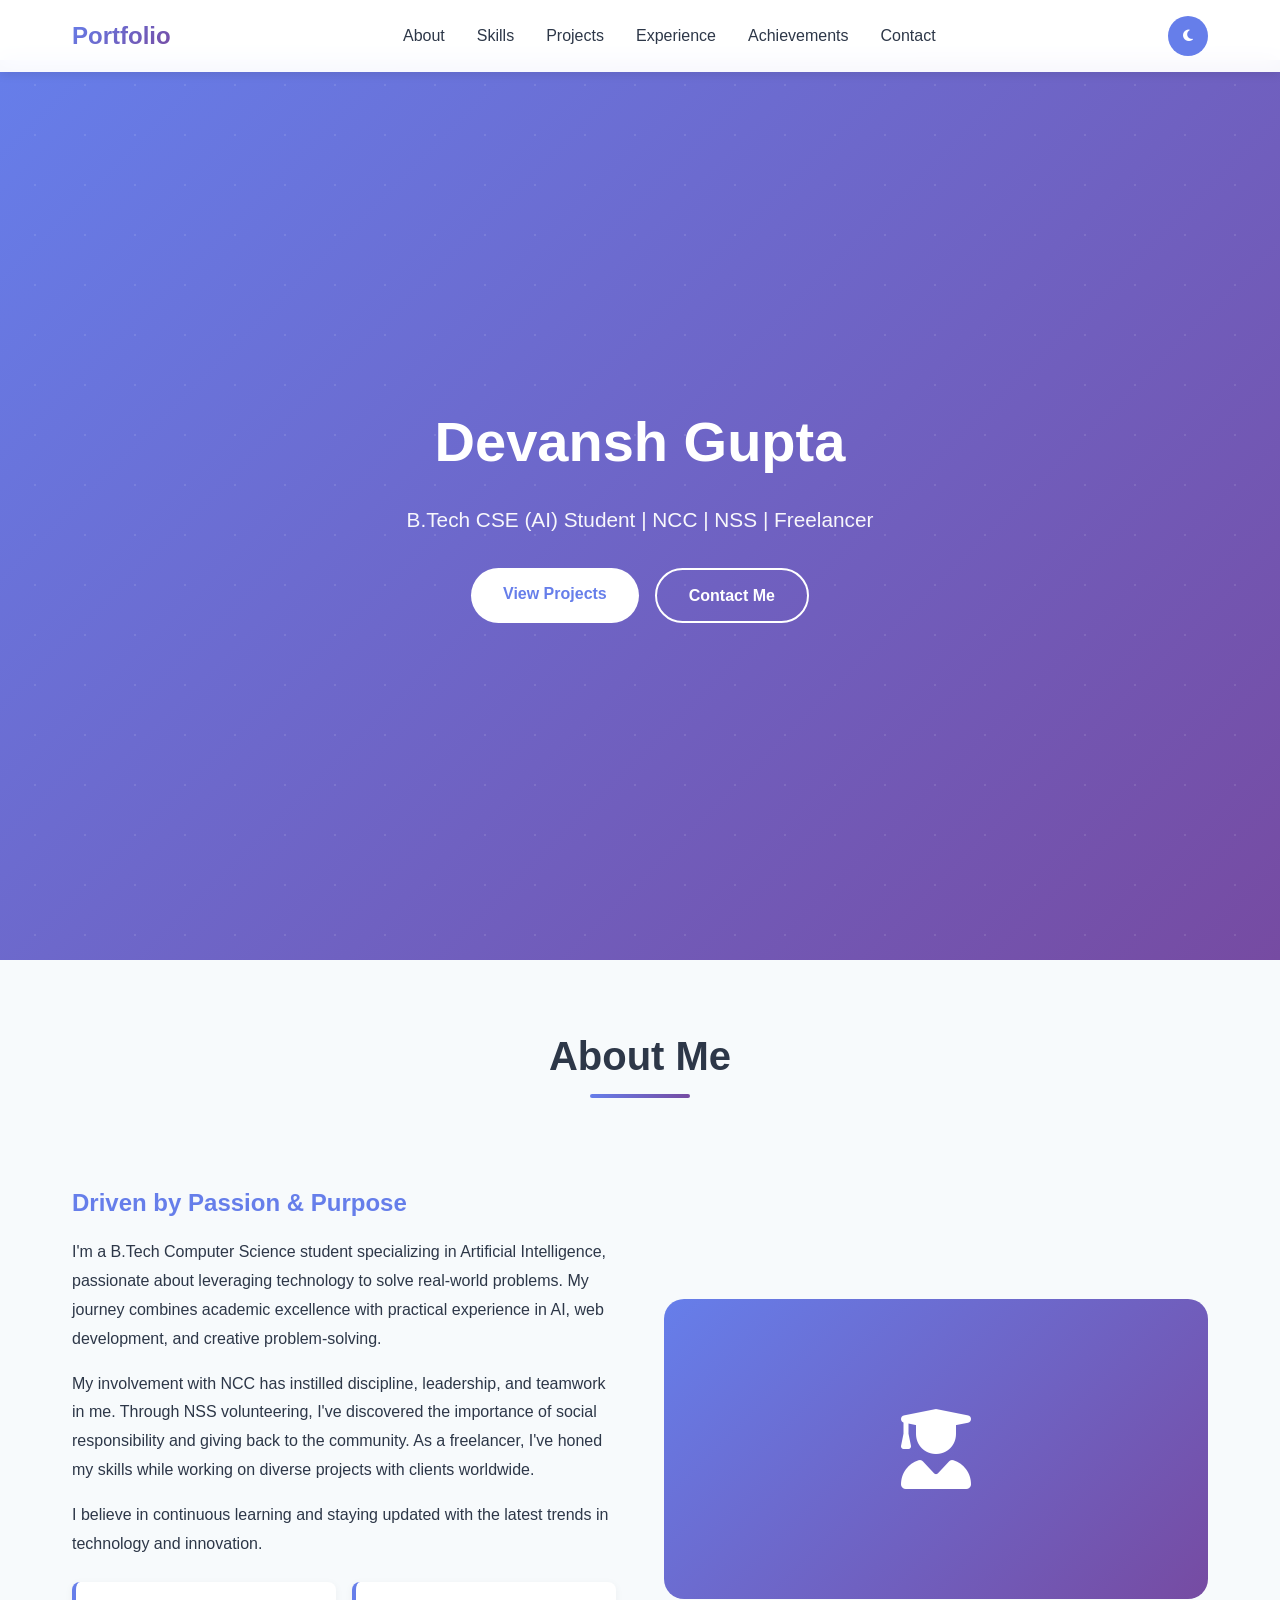
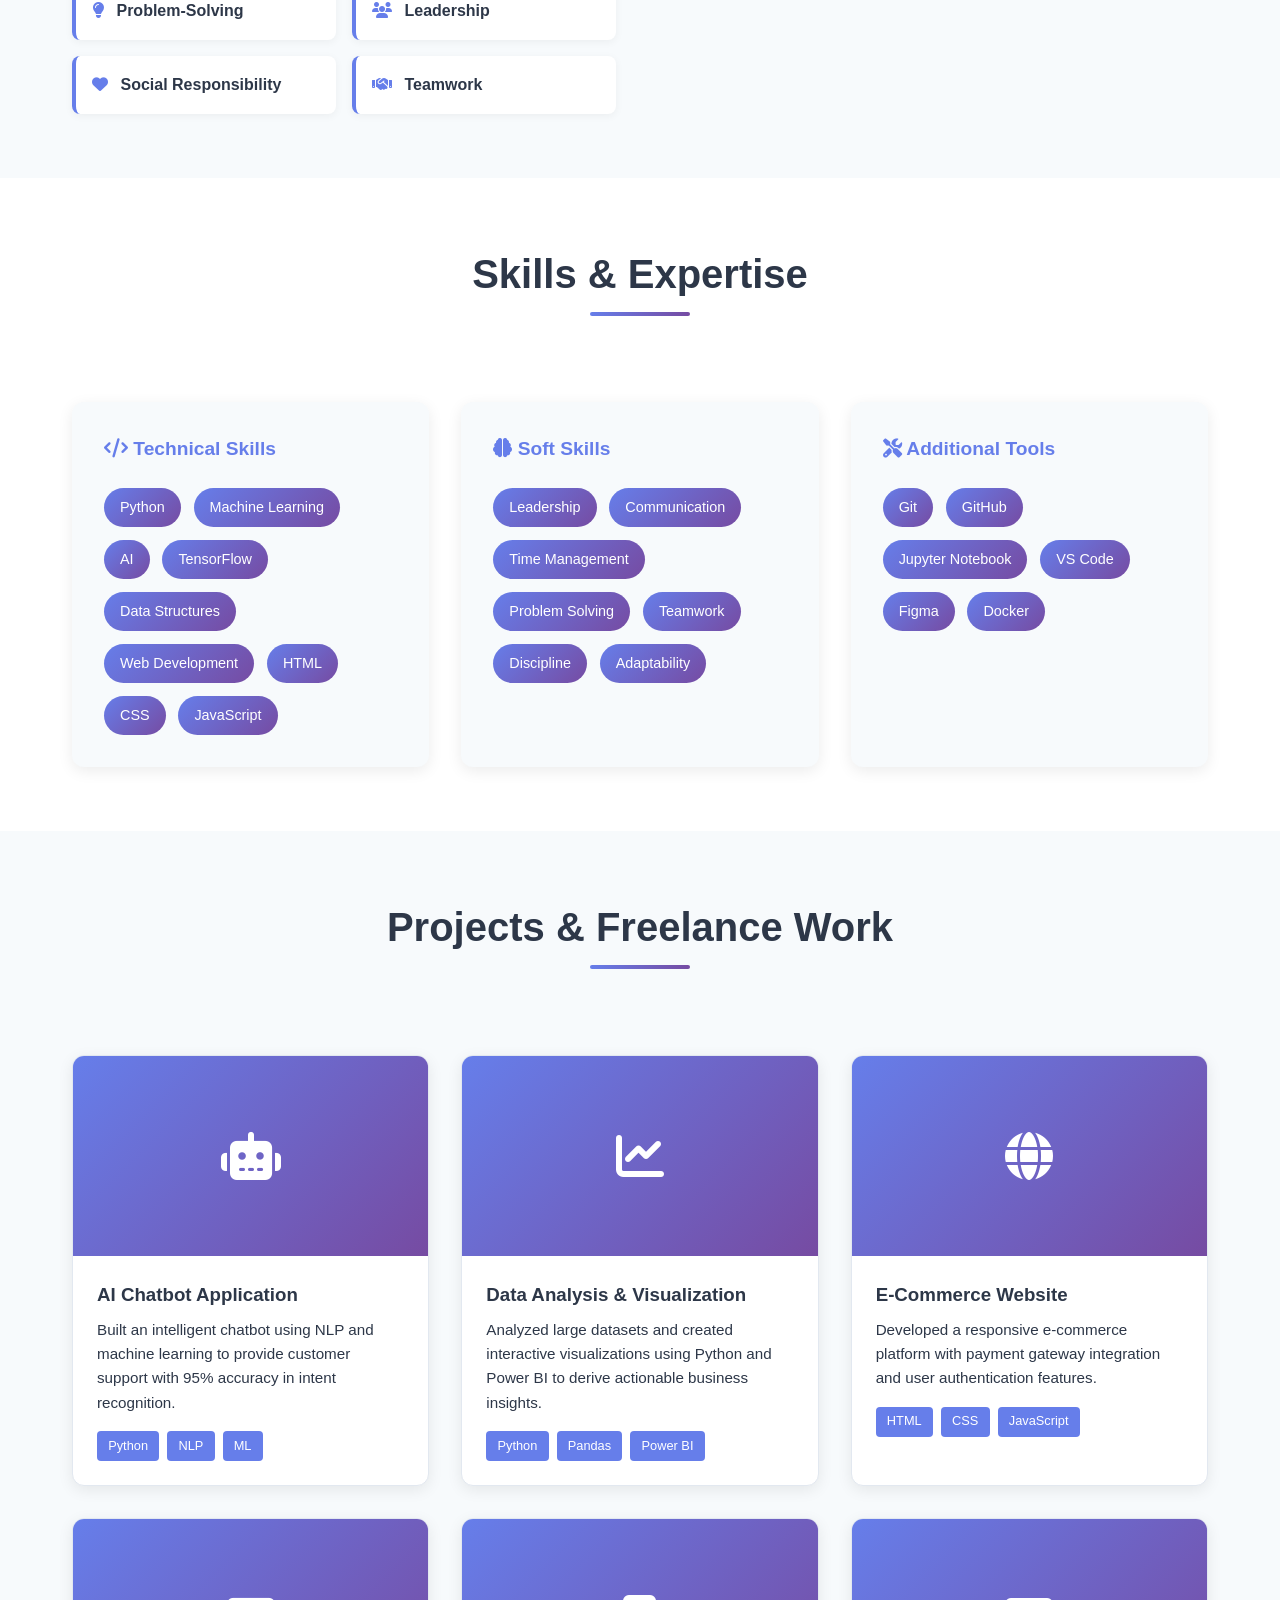
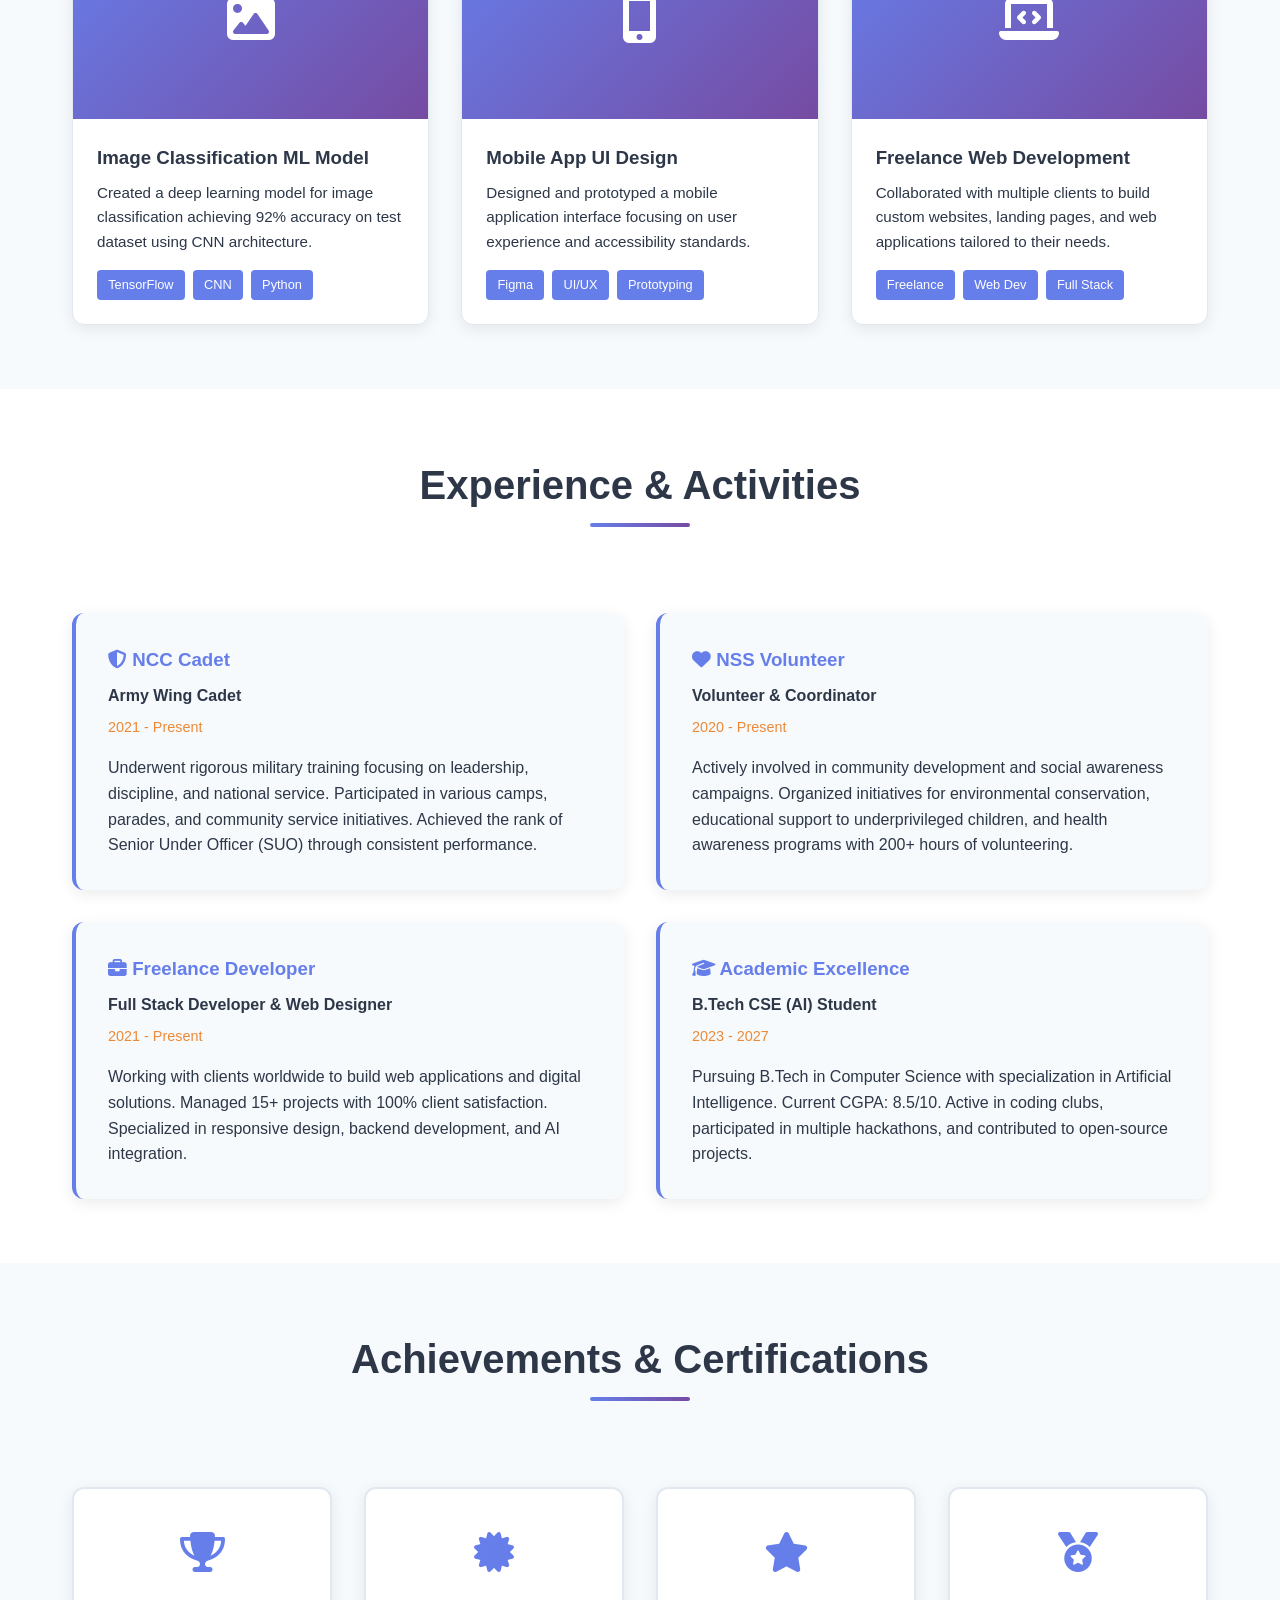
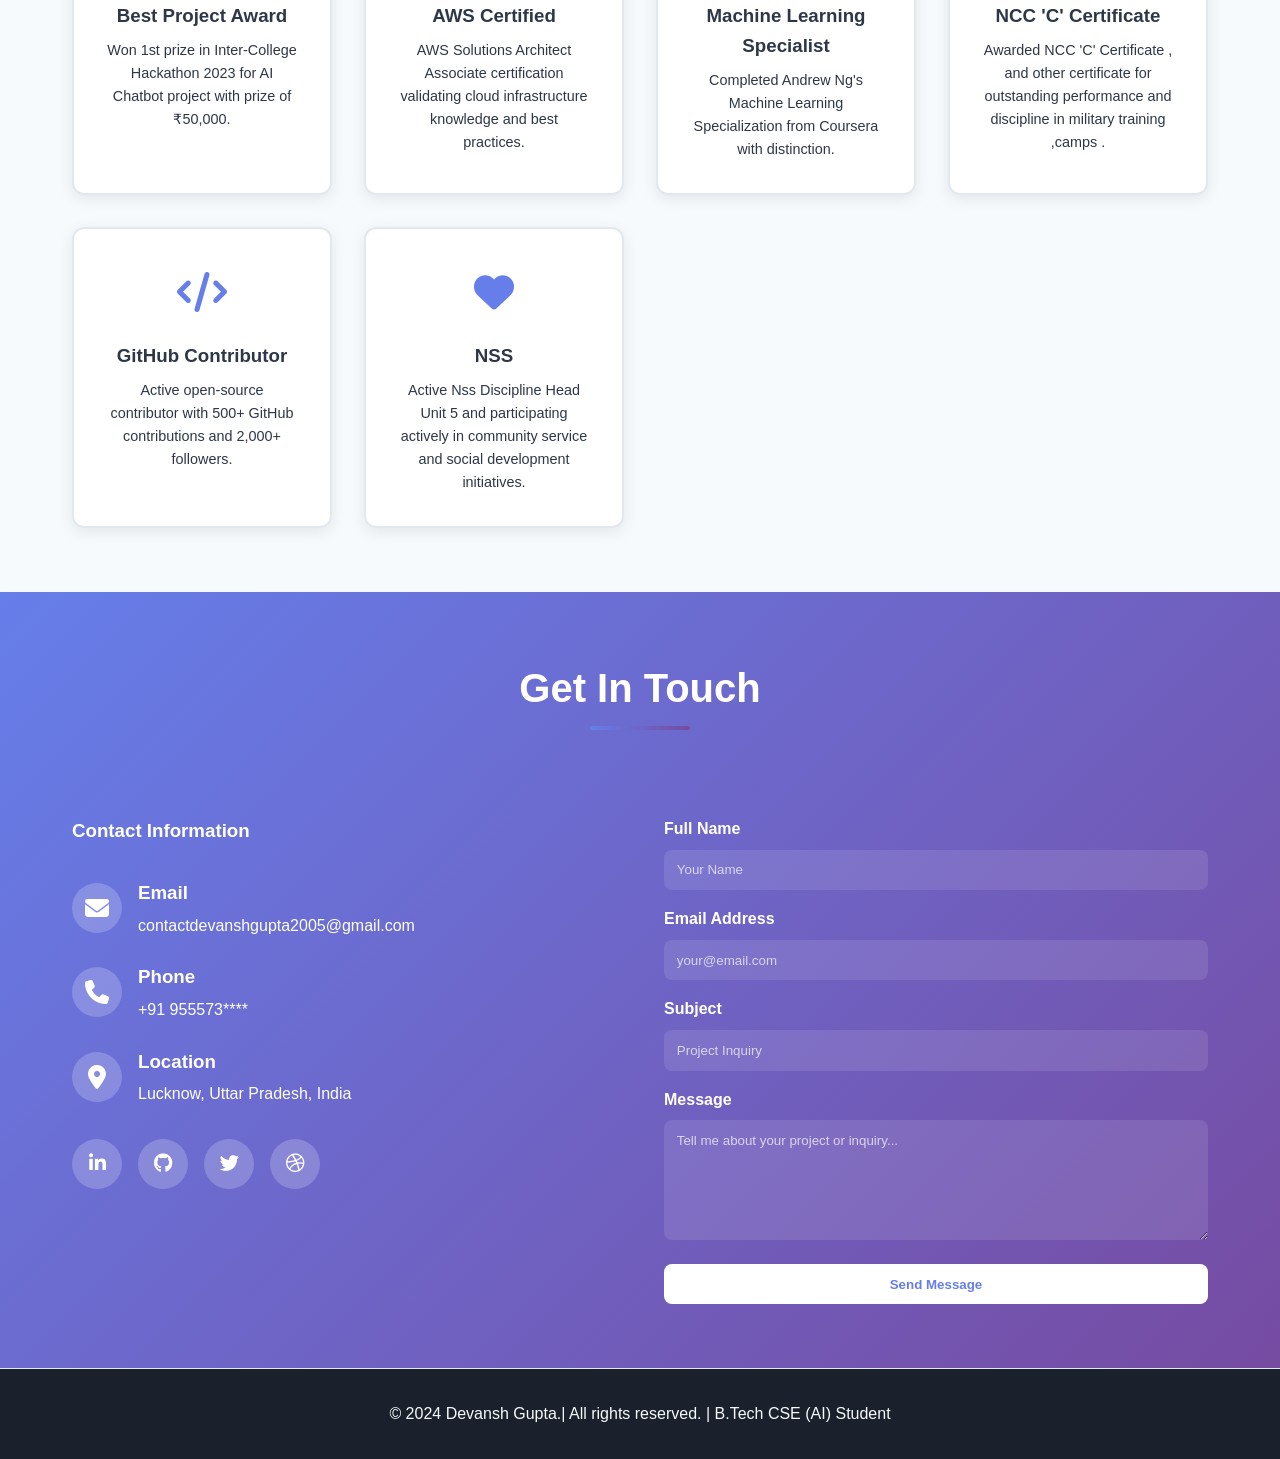
==== commit 85e04f06: "Updated website" ====
--- a/index.html
+++ b/index.html
@@ -1189,7 +1189,7 @@
     <!-- Footer -->
     <footer>
         <div class="container">
-            <p>&copy; 2024 Devansh Gupta. All rights reserved. | B.Tech CSE (AI) Student</p>
+            <p>&copy; 2024 Devansh Gupta.| All rights reserved. | B.Tech CSE (AI) Student</p>
         </div>
     </footer>
 
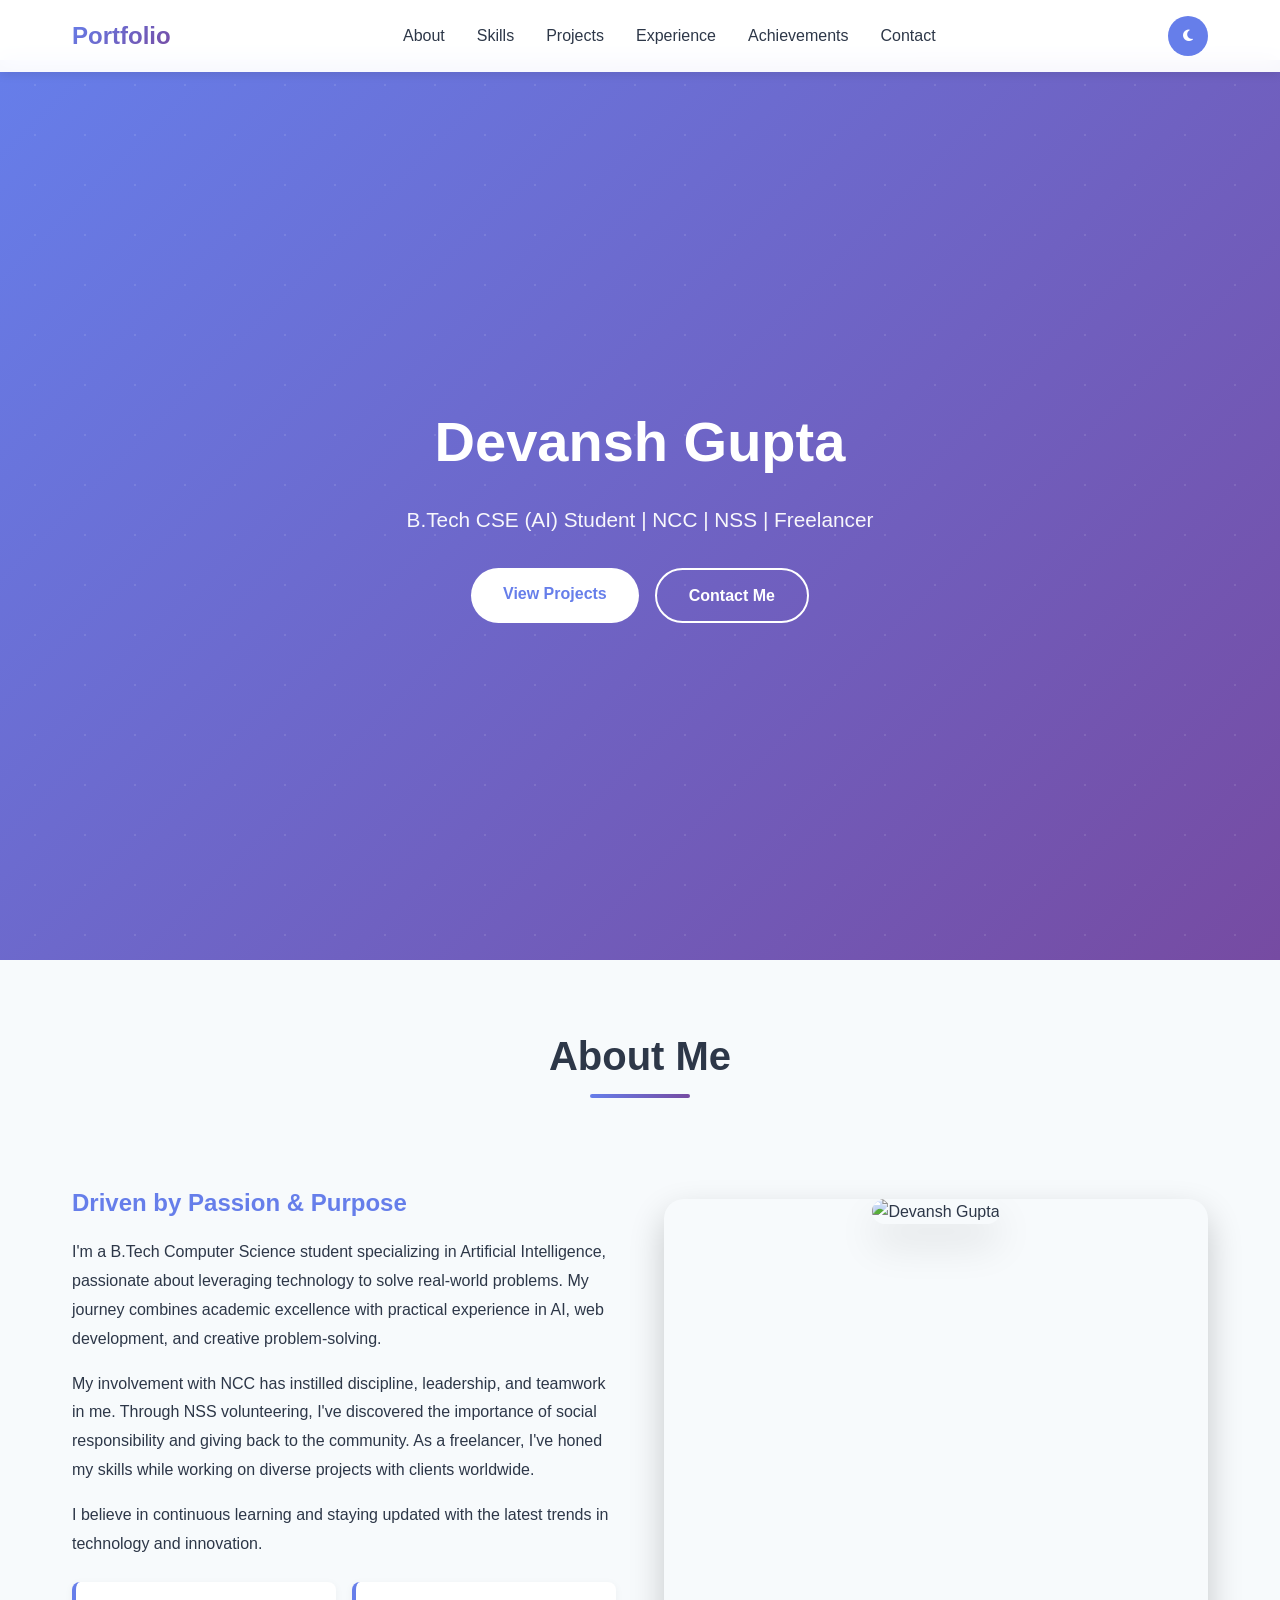
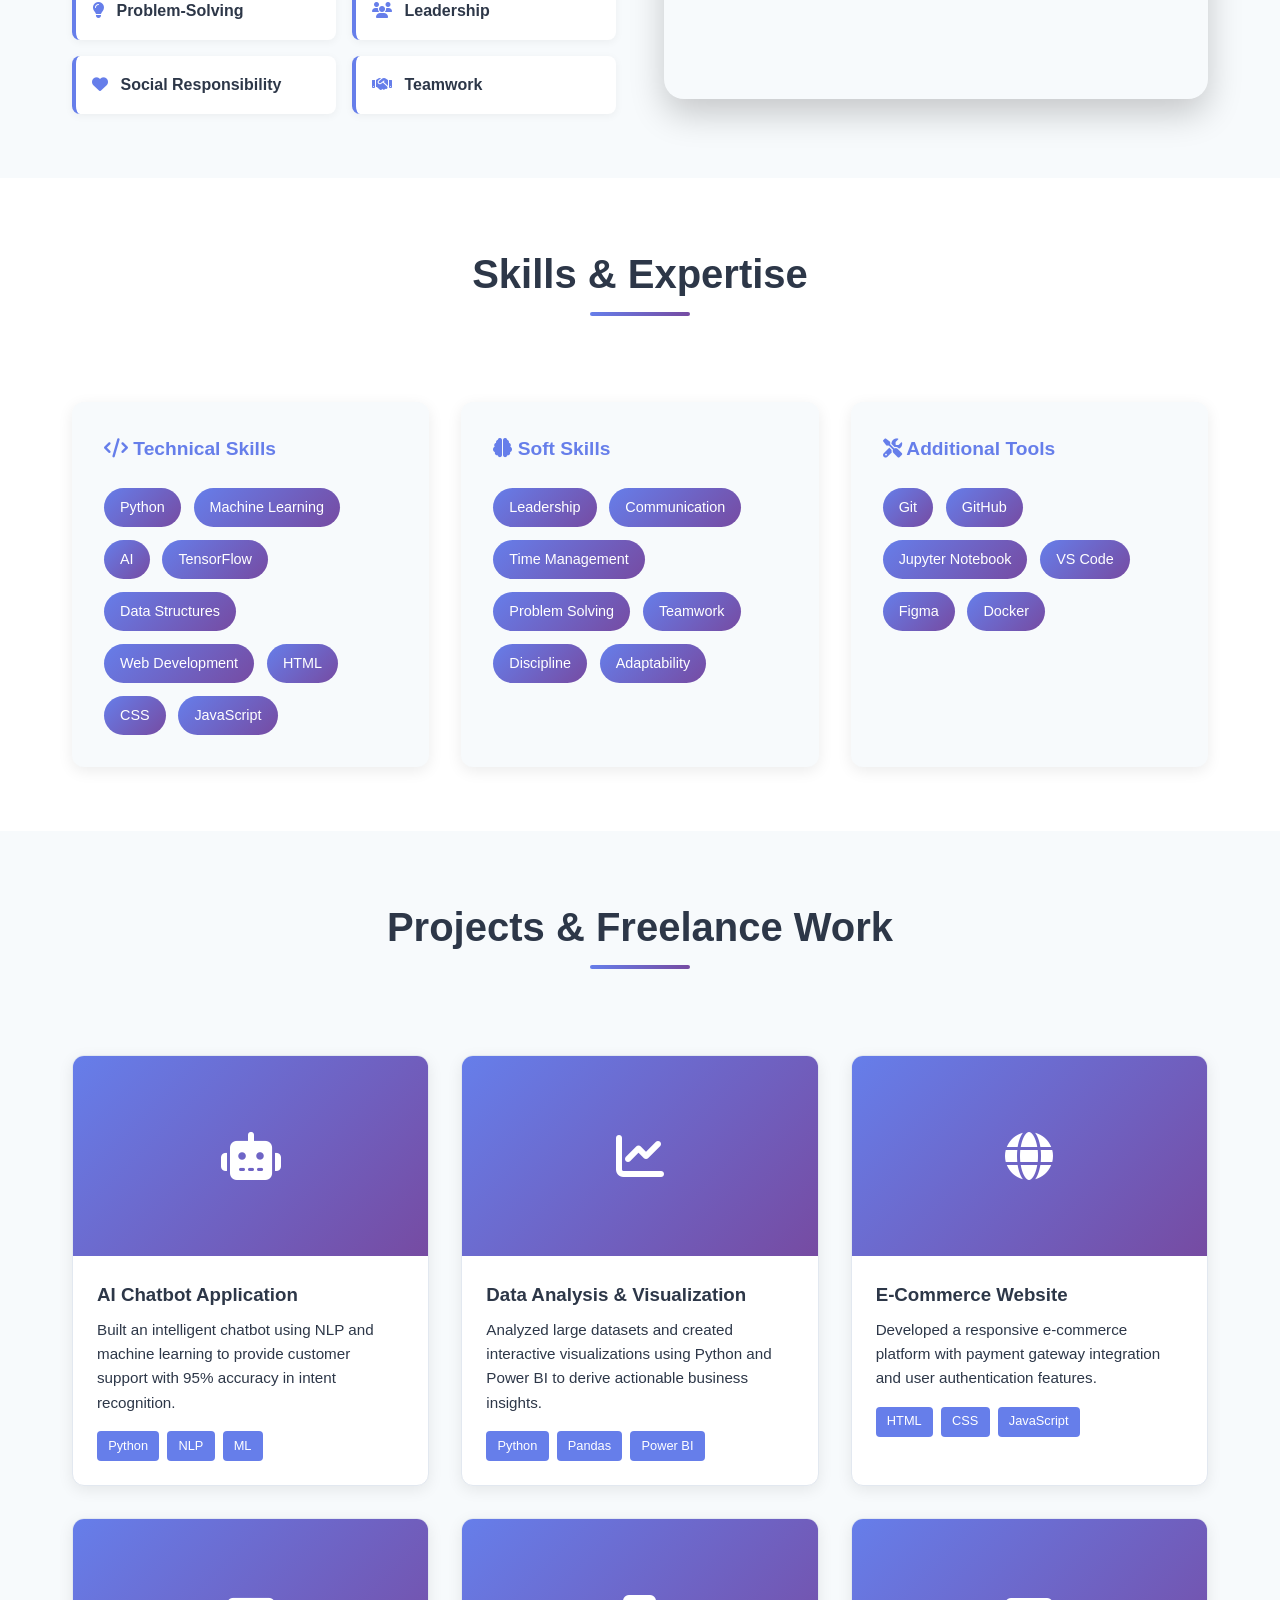
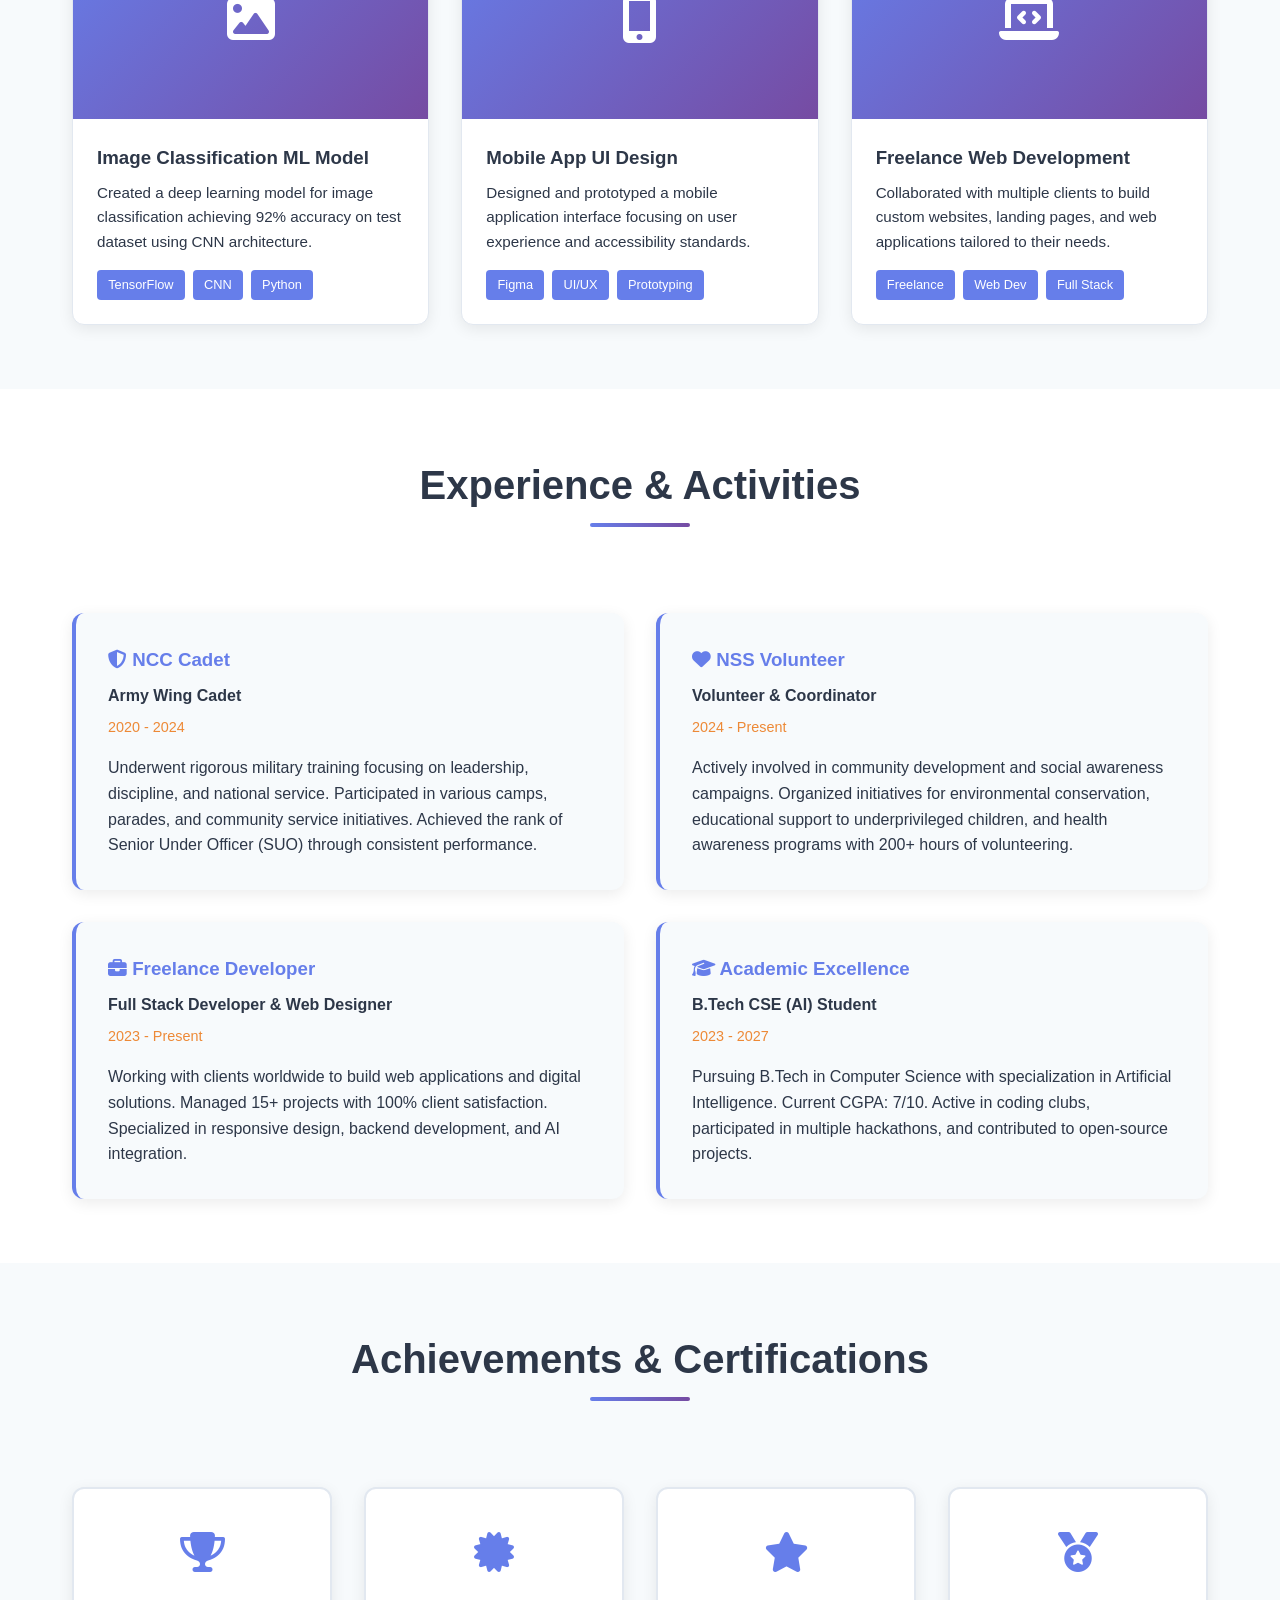
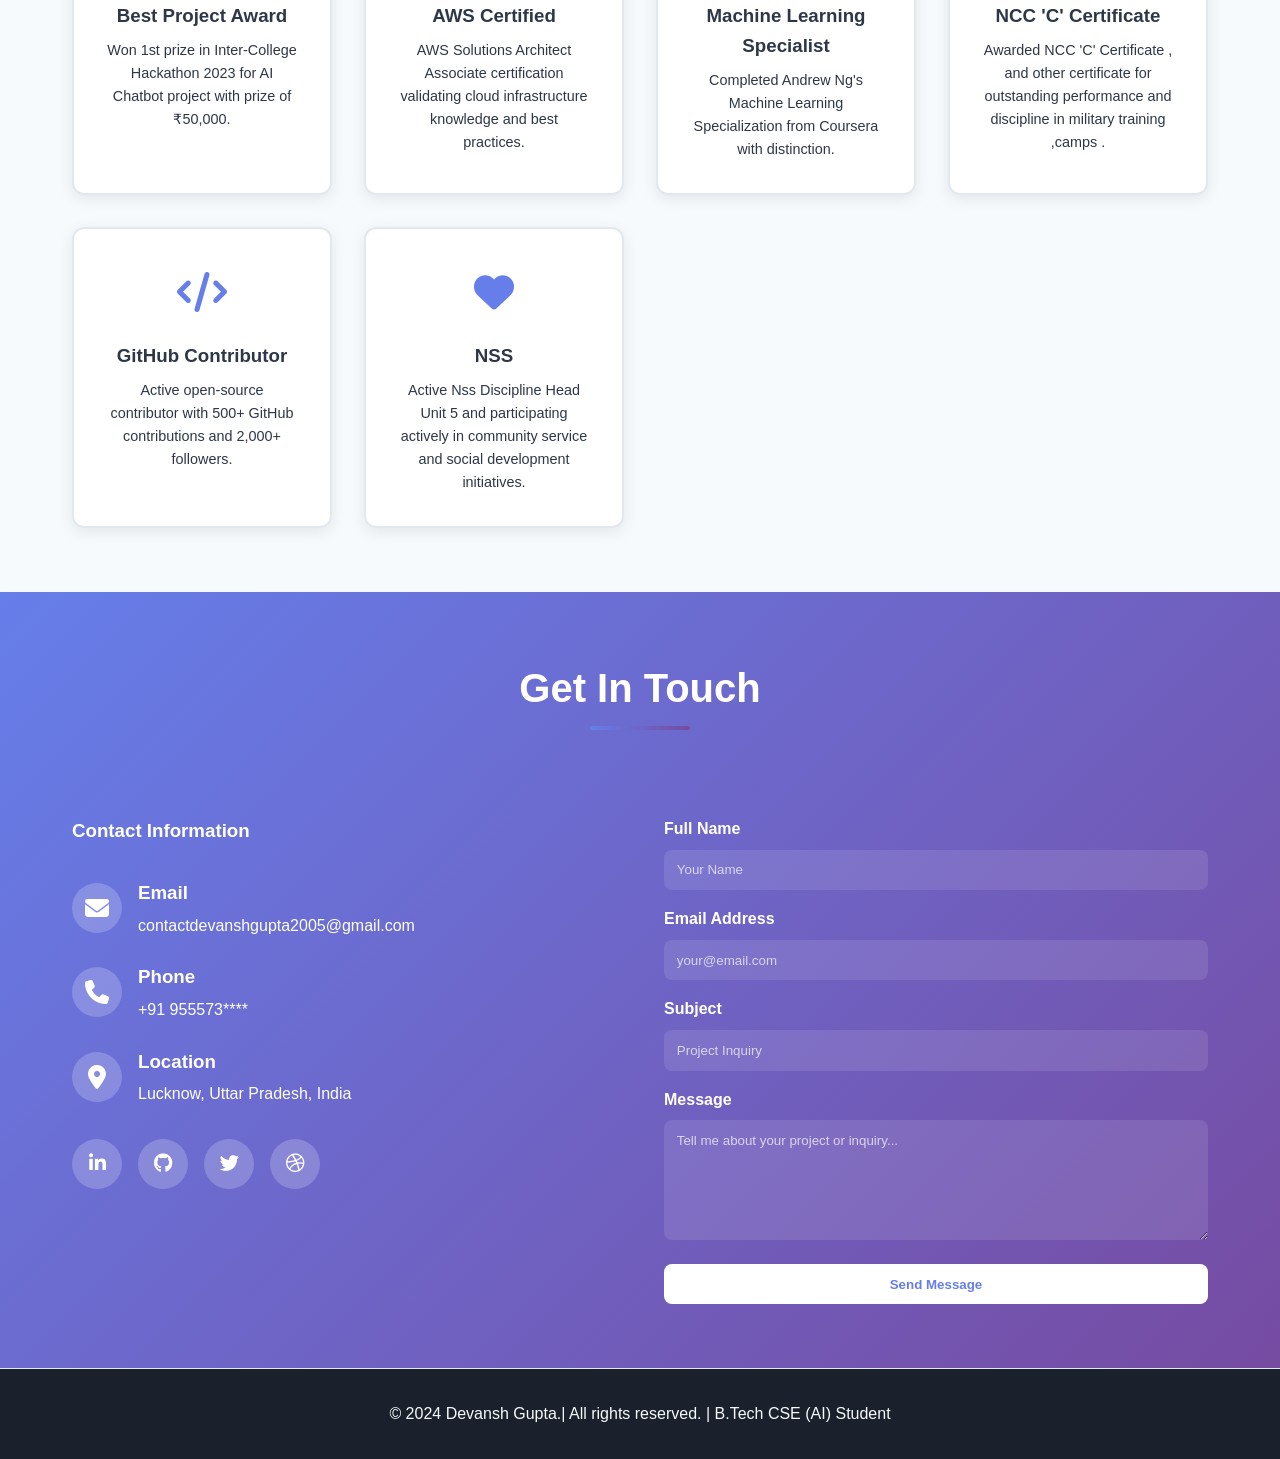
==== commit 28d3a7fc: "message" ====
--- a/index.html
+++ b/index.html
@@ -857,8 +857,9 @@
                 </div>
                 <div class="about-image">
                     <div
-                        style="width: 100%; height: 300px; background: linear-gradient(135deg, #667eea, #764ba2); border-radius: 20px; display: flex; align-items: center; justify-content: center; color: white; font-size: 5rem;">
-                        <i class="fas fa-user-graduate"></i>
+                        style="width:100%; height:500px; border-radius:20px; overflow:hidden; box-shadow:0 15px 35px rgba(0,0,0,.2);">
+                        <img src="images/devansh_dp.jpeg" alt="Devansh Gupta"
+                            style="width:100%; height:100%; object-fit:cover;">
                     </div>
                 </div>
             </div>
@@ -1023,7 +1024,7 @@
                 <div class="experience-item">
                     <h3><i class="fas fa-shield-alt"></i> NCC Cadet</h3>
                     <div class="role">Army Wing Cadet</div>
-                    <div class="duration">2021 - Present</div>
+                    <div class="duration">2020 - 2024</div>
                     <p>Underwent rigorous military training focusing on leadership, discipline, and national service.
                         Participated in various camps, parades, and community service initiatives. Achieved the rank of
                         Senior Under Officer (SUO) through consistent performance.</p>
@@ -1032,7 +1033,7 @@
                 <div class="experience-item">
                     <h3><i class="fas fa-heart"></i> NSS Volunteer</h3>
                     <div class="role">Volunteer & Coordinator</div>
-                    <div class="duration">2020 - Present</div>
+                    <div class="duration">2024 - Present</div>
                     <p>Actively involved in community development and social awareness campaigns. Organized initiatives
                         for environmental conservation, educational support to underprivileged children, and health
                         awareness programs with 200+ hours of volunteering.</p>
@@ -1041,7 +1042,7 @@
                 <div class="experience-item">
                     <h3><i class="fas fa-briefcase"></i> Freelance Developer</h3>
                     <div class="role">Full Stack Developer & Web Designer</div>
-                    <div class="duration">2021 - Present</div>
+                    <div class="duration">2023 - Present</div>
                     <p>Working with clients worldwide to build web applications and digital solutions. Managed 15+
                         projects with 100% client satisfaction. Specialized in responsive design, backend development,
                         and AI integration.</p>
@@ -1052,7 +1053,7 @@
                     <div class="role">B.Tech CSE (AI) Student</div>
                     <div class="duration">2023 - 2027</div>
                     <p>Pursuing B.Tech in Computer Science with specialization in Artificial Intelligence. Current CGPA:
-                        8.5/10. Active in coding clubs, participated in multiple hackathons, and contributed to
+                        7/10. Active in coding clubs, participated in multiple hackathons, and contributed to
                         open-source projects.</p>
                 </div>
             </div>
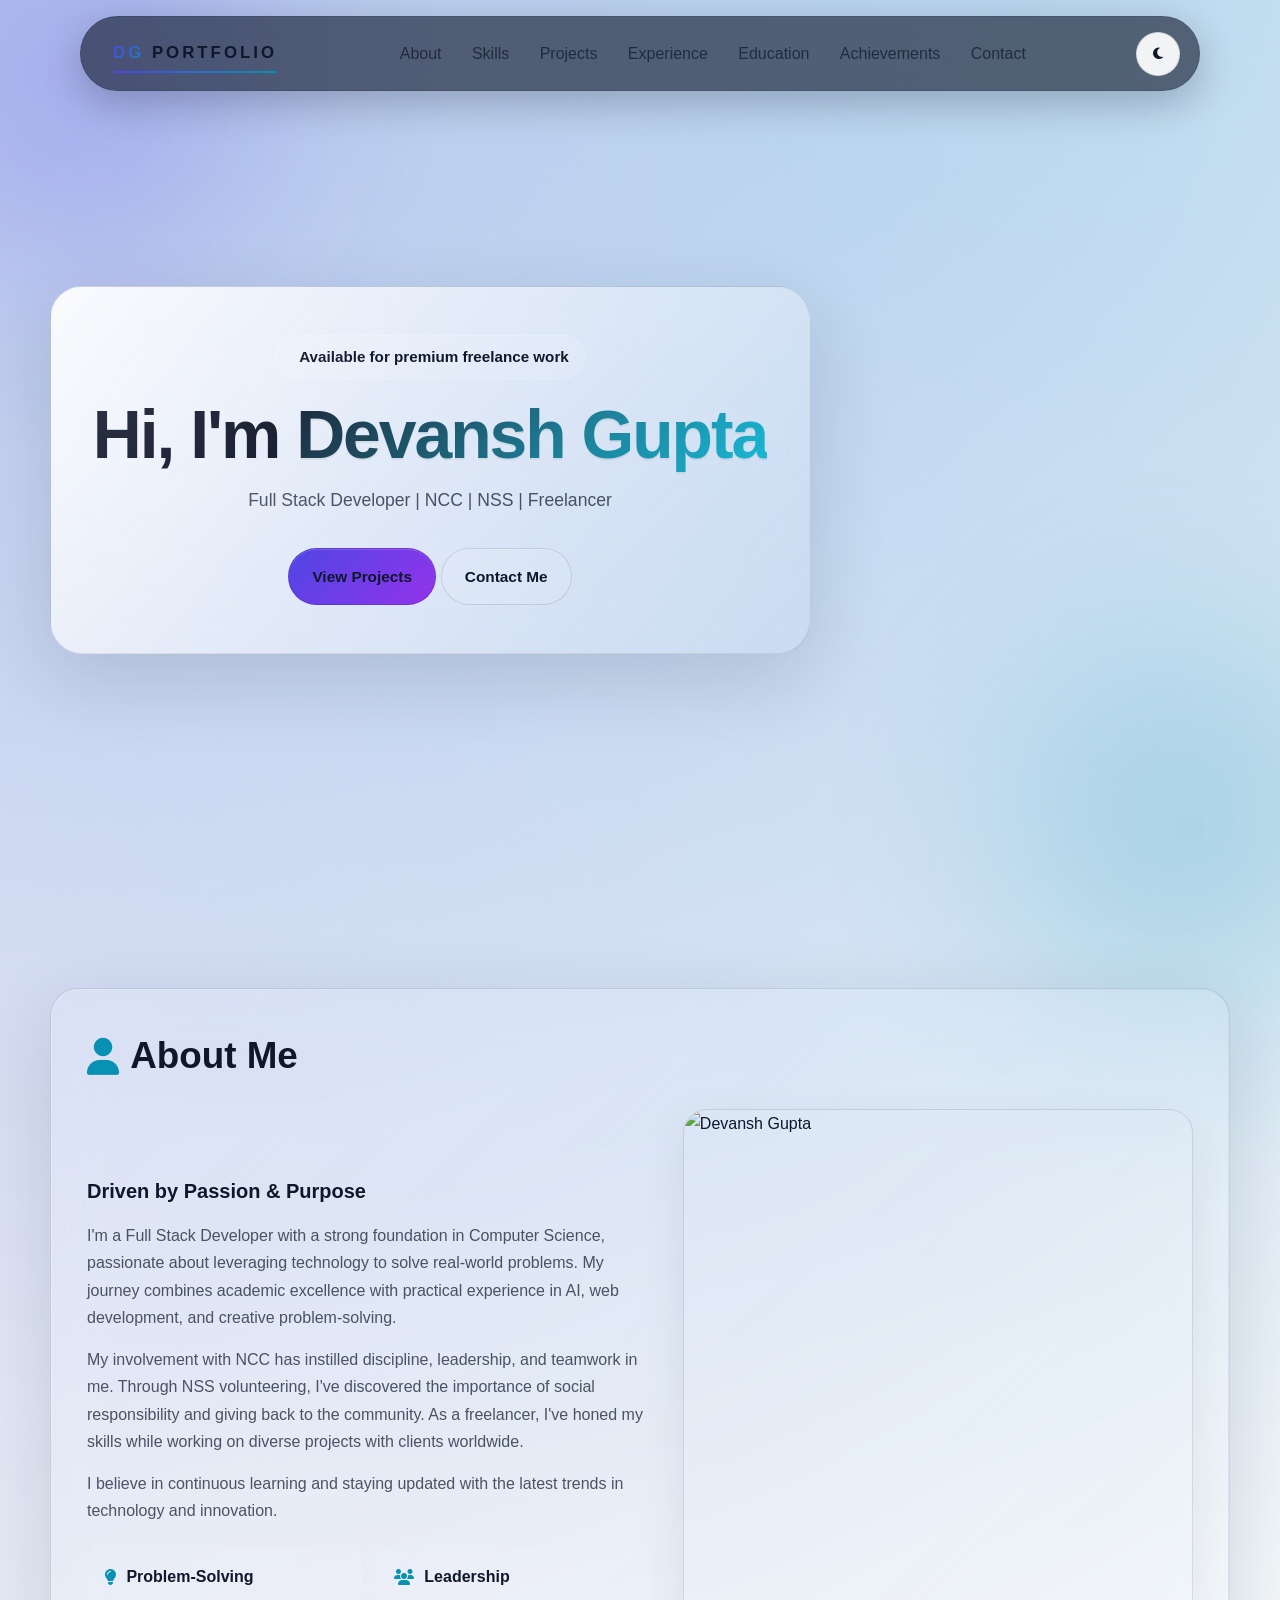
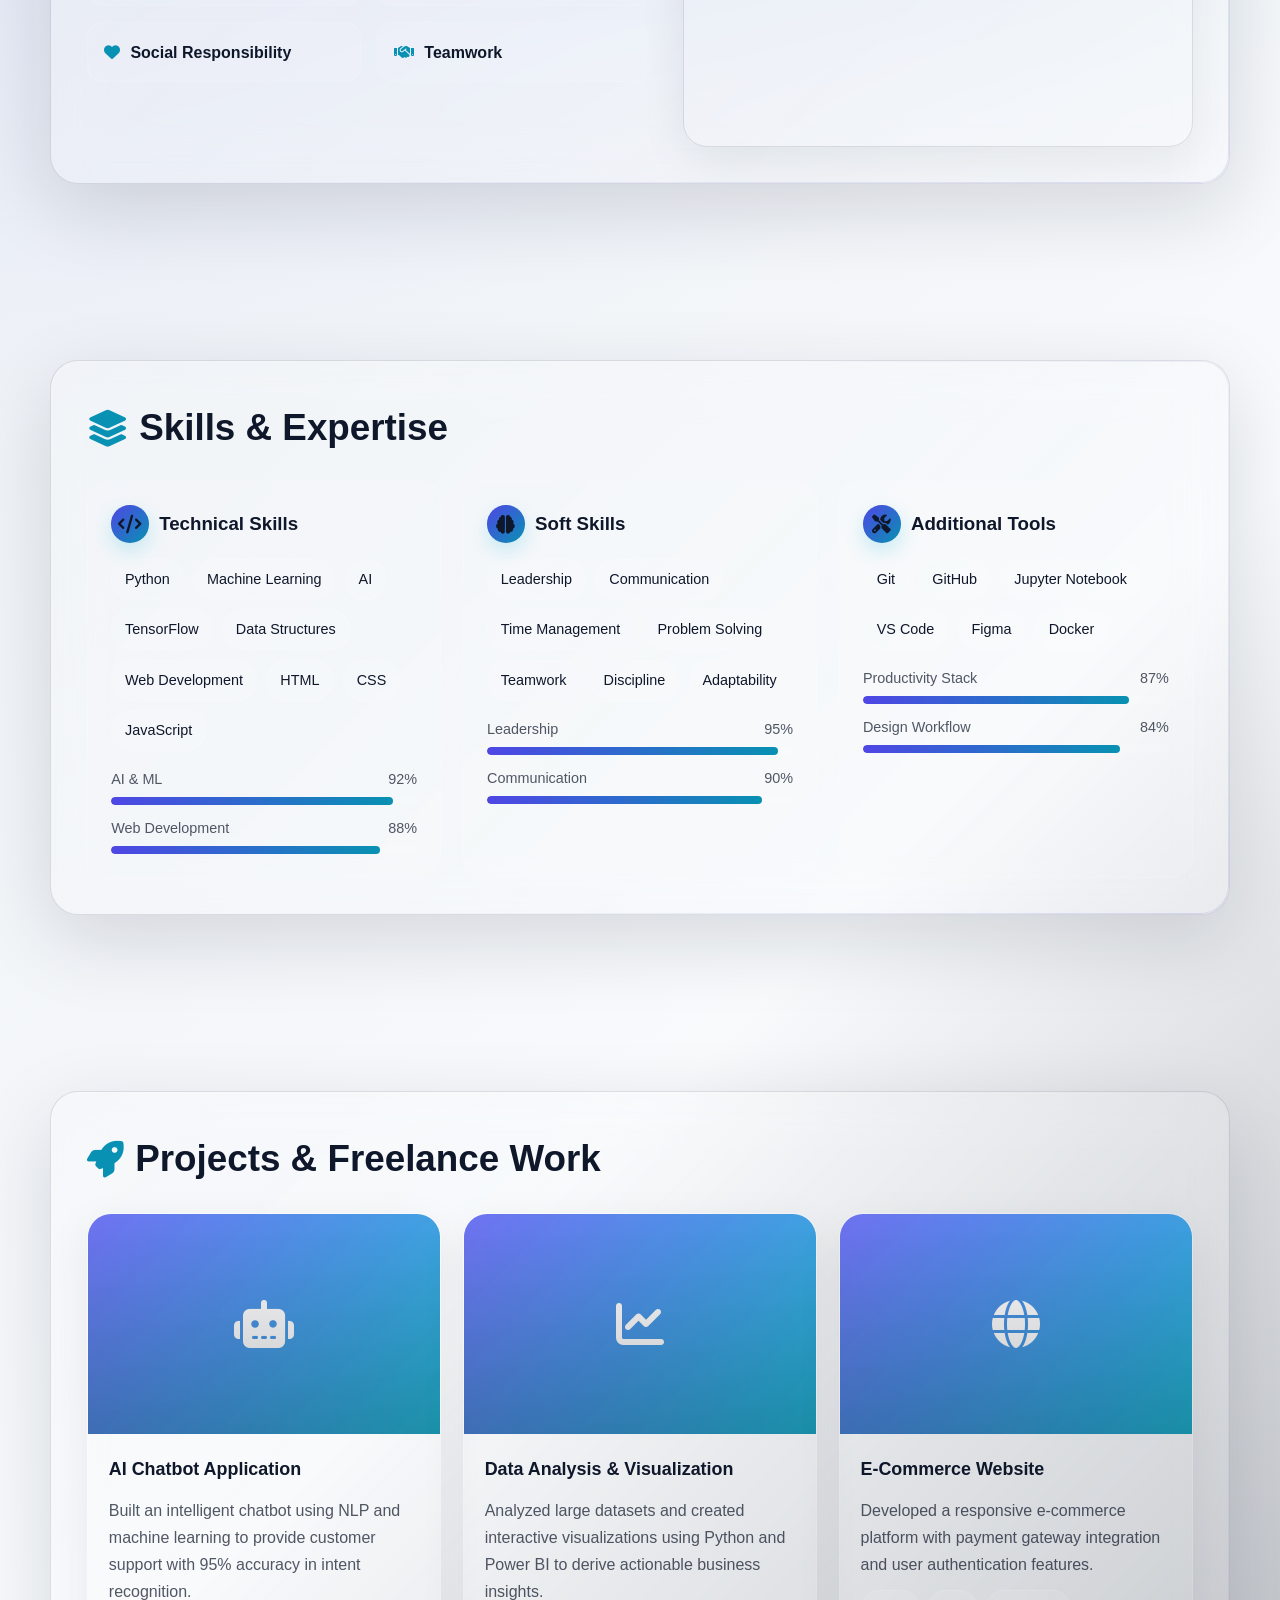
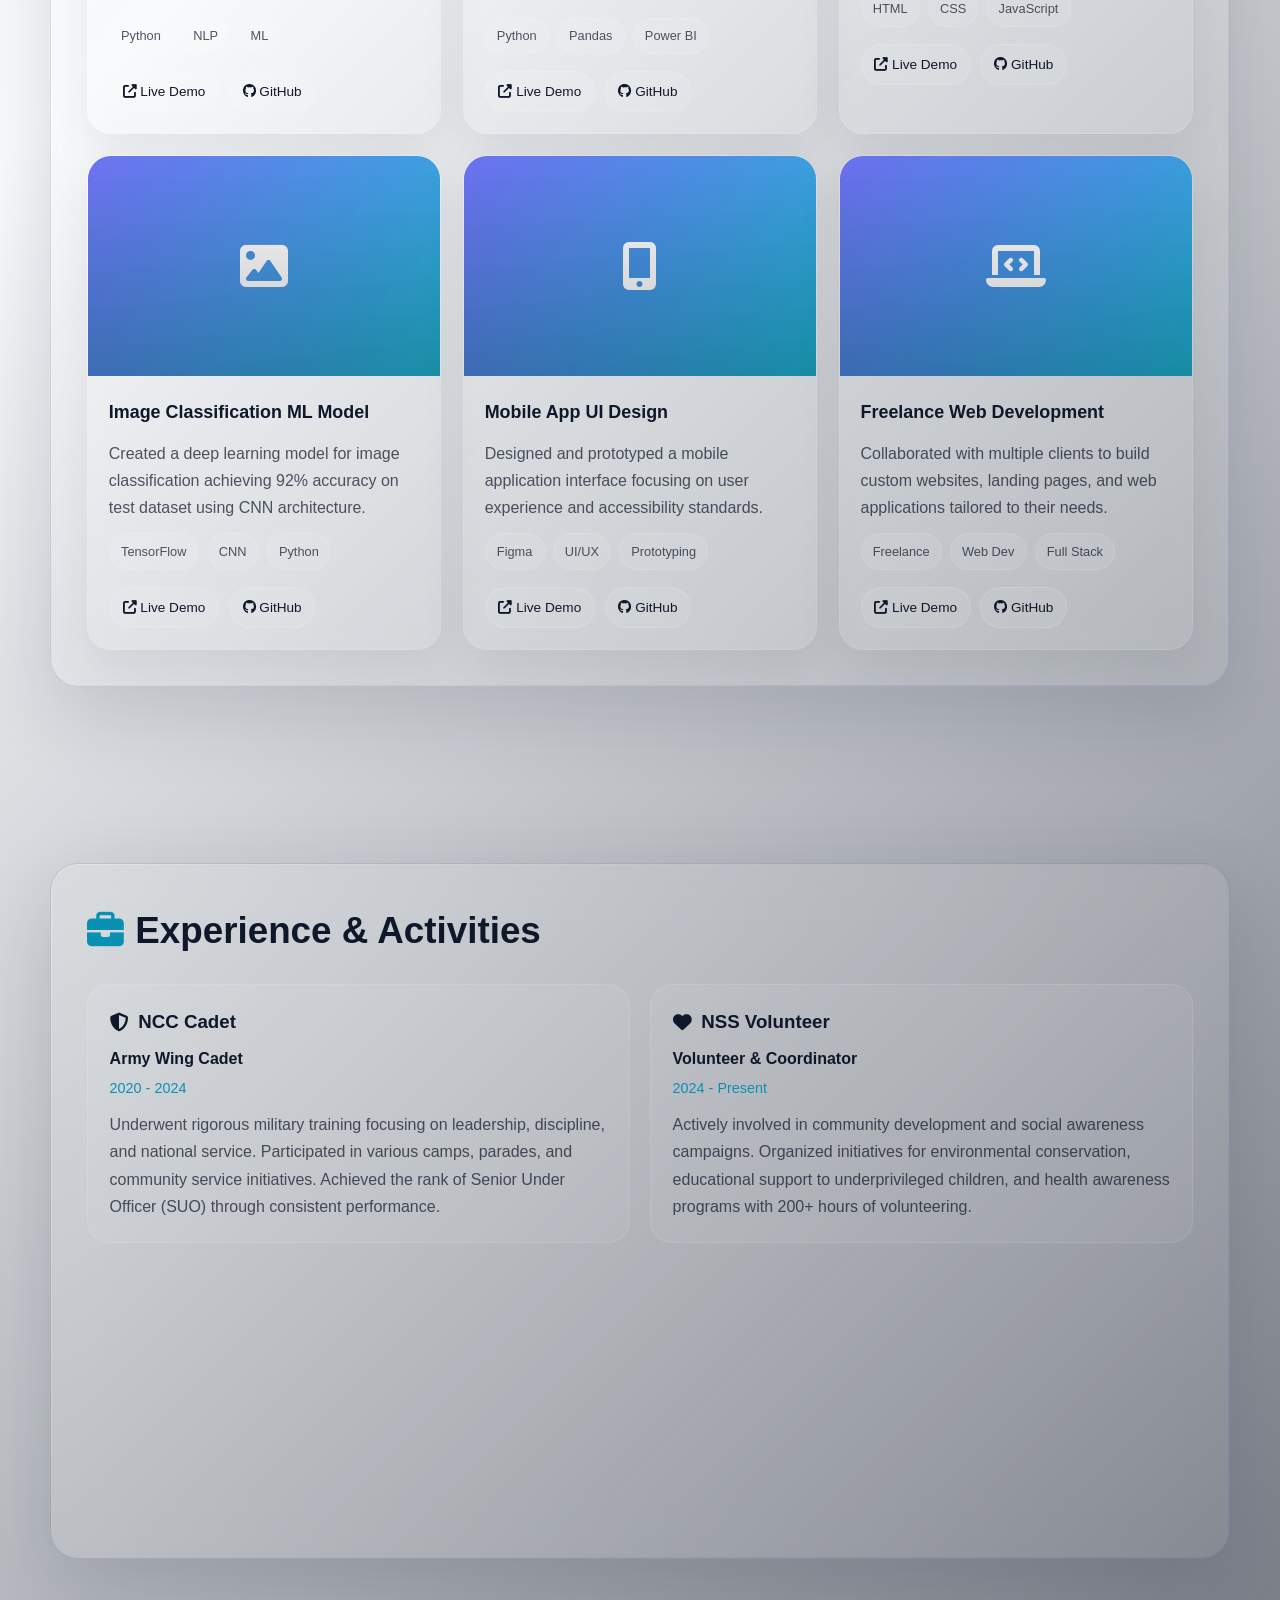
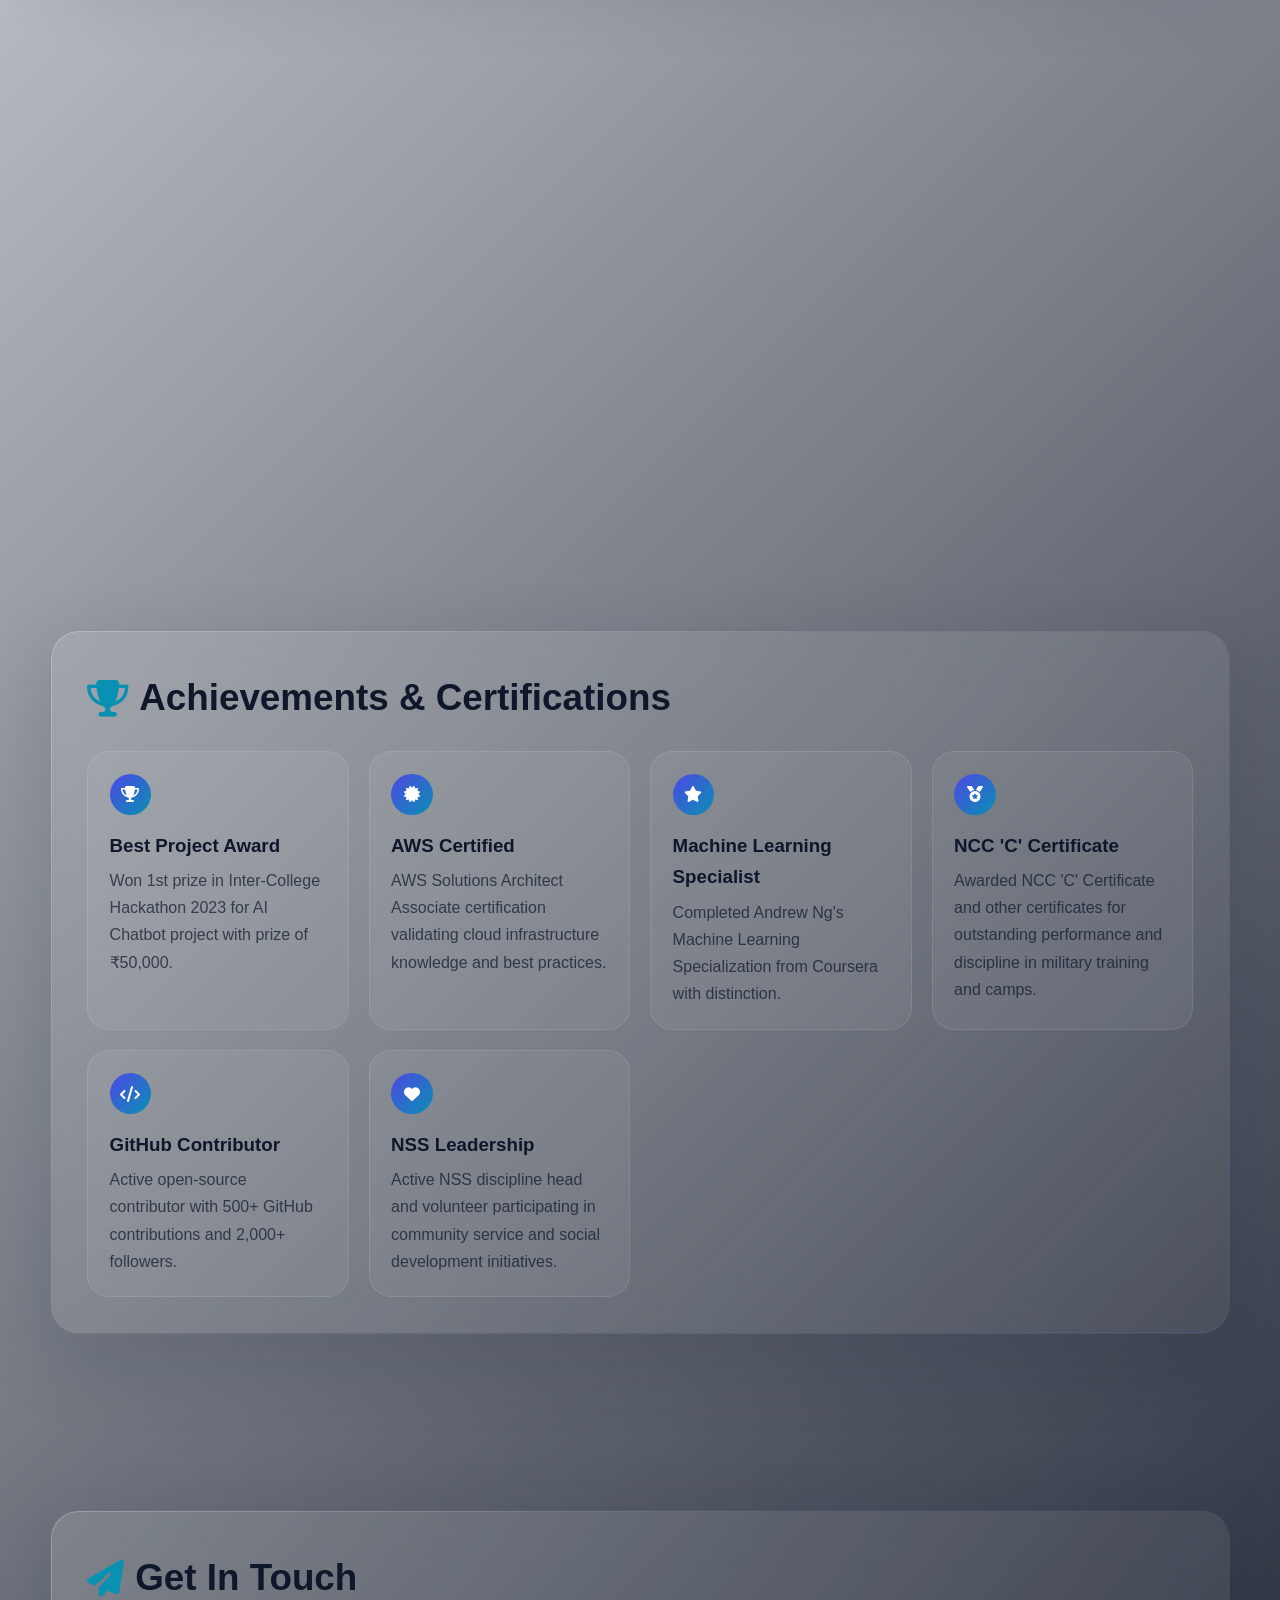
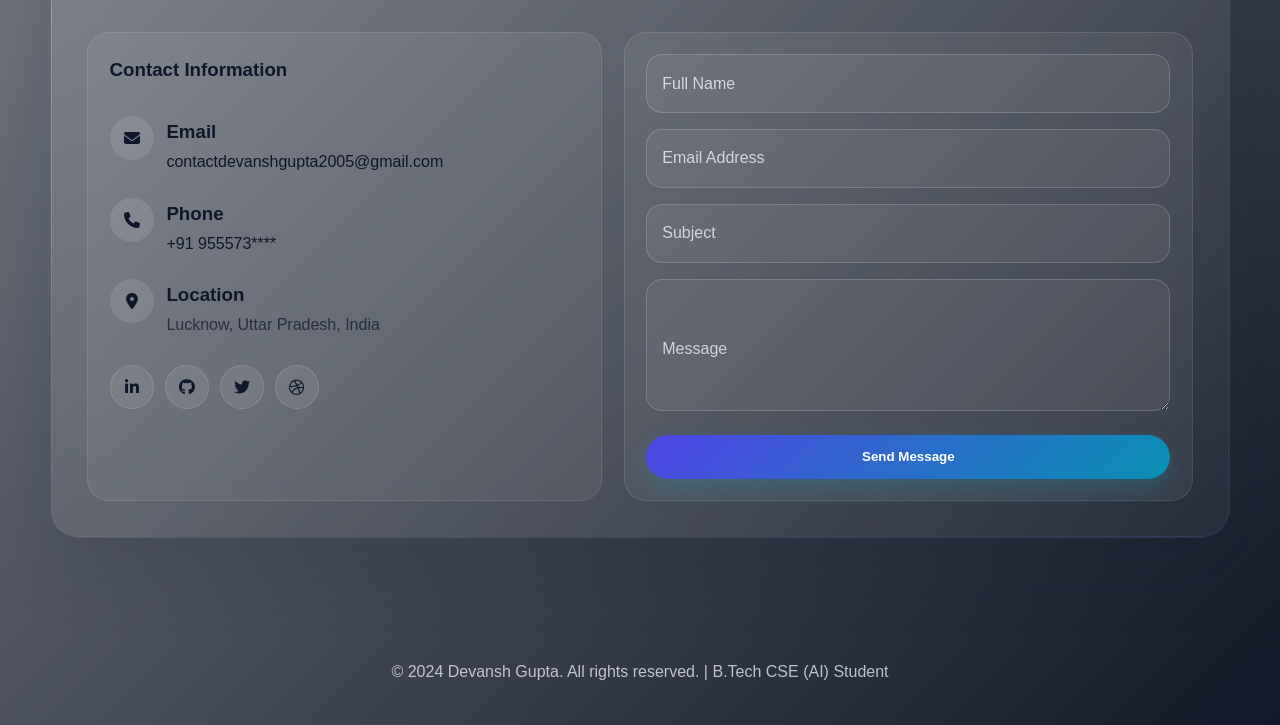
==== commit babc6b4f: "message" ====
--- a/index.html
+++ b/index.html
@@ -4,9 +4,10 @@
 <head>
     <meta charset="UTF-8">
     <meta name="viewport" content="width=device-width, initial-scale=1.0">
-    <title>Portfolio - B.Tech CSE (AI) Student</title>
+    <title>Portfolio - Full Stack Developer</title>
     <link rel="stylesheet" href="https://cdnjs.cloudflare.com/ajax/libs/font-awesome/6.4.0/css/all.min.css">
     <style>
+        /* ===== Base Reset & Theme Tokens ===== */
         * {
             margin: 0;
             padding: 0;
@@ -14,25 +15,48 @@
         }
 
         :root {
-            --primary-color: #667eea;
-            --secondary-color: #764ba2;
-            --text-dark: #2d3748;
-            --text-light: #f7fafc;
-            --bg-light: #f7fafc;
-            --bg-dark: #1a202c;
-            --card-bg: #ffffff;
-            --border-color: #e2e8f0;
-            --success: #48bb78;
-            --warning: #ed8936;
+            --primary-color: #6366F1;
+            --secondary-color: #8B5CF6;
+            --accent-color: #06B6D4;
+            --bg-color: #0F172A;
+            --bg-deep: #020617;
+            --glass-bg: rgba(255, 255, 255, 0.08);
+            --glass-border: rgba(255, 255, 255, 0.15);
+            --text-main: #F8FAFC;
+            --text-muted: rgba(248, 250, 252, 0.75);
+            --shadow-xl: 0 25px 80px rgba(2, 6, 23, 0.45);
+            --shadow-md: 0 15px 45px rgba(15, 23, 42, 0.25);
+            --transition: all 0.35s ease;
+            /* gradient tokens for headings */
+            --gradient-from: rgba(255, 255, 255, 0.98);
+            --gradient-to: rgba(198, 240, 255, 0.92);
+            --gradient-from-dark: rgba(199, 210, 254, 1);
+            --gradient-to-dark: rgba(6, 182, 212, 1);
+        }
+
+        body:not(.dark-mode) {
+            --primary-color: #4F46E5;
+            --secondary-color: #9333EA;
+            --accent-color: #0891B2;
+            --bg-color: #F8FAFC;
+            --bg-deep: #E2E8F0;
+            --glass-bg: rgba(255, 255, 255, 0.92);
+            --glass-border: rgba(15, 23, 42, 0.12);
+            --text-main: #0F172A;
+            --text-muted: rgba(15, 23, 42, 0.72);
+            --shadow-xl: 0 25px 80px rgba(15, 23, 42, 0.14);
+            --shadow-md: 0 15px 45px rgba(15, 23, 42, 0.08);
+            /* lighter gradient tokens for headings in light mode */
+            --gradient-from: rgba(30, 41, 59, 1);
+            --gradient-to: rgba(6, 182, 212, 0.9);
         }
 
         body.dark-mode {
-            --text-dark: #f7fafc;
-            --text-light: #2d3748;
-            --bg-light: #1a202c;
-            --bg-dark: #0f1419;
-            --card-bg: #2d3748;
-            --border-color: #4a5568;
+            --text-main: #F8FAFC;
+            --text-muted: rgba(248, 250, 252, 0.74);
+            /* headings gradient for dark mode */
+            --gradient-from: var(--gradient-from-dark);
+            --gradient-to: var(--gradient-to-dark);
         }
 
         html {
@@ -40,42 +64,106 @@
         }
 
         body {
-            font-family: 'Segoe UI', Tahoma, Geneva, Verdana, sans-serif;
-            line-height: 1.6;
-            color: var(--text-dark);
-            background-color: var(--bg-light);
-            transition: all 0.3s ease;
-        }
-
-        /* Navigation */
+            font-family: 'Inter', 'Segoe UI', Tahoma, Geneva, Verdana, sans-serif;
+            line-height: 1.7;
+            color: var(--text-main);
+            background:
+                radial-gradient(circle at top left, rgba(99, 102, 241, 0.22), transparent 28%),
+                radial-gradient(circle at 80% 0%, rgba(6, 182, 212, 0.16), transparent 24%),
+                linear-gradient(135deg, var(--bg-deep) 0%, var(--bg-color) 40%, #111827 100%);
+            min-height: 100vh;
+            overflow-x: hidden;
+            transition: var(--transition);
+        }
+
+        body::before,
+        body::after {
+            content: '';
+            position: fixed;
+            width: 360px;
+            height: 360px;
+            border-radius: 50%;
+            filter: blur(100px);
+            opacity: 0.22;
+            pointer-events: none;
+            z-index: -2;
+            animation: floatBlob 12s ease-in-out infinite alternate;
+        }
+
+        body::before {
+            top: -90px;
+            left: -100px;
+            background: var(--primary-color);
+        }
+
+        body::after {
+            bottom: -110px;
+            right: -90px;
+            background: var(--accent-color);
+            animation-duration: 16s;
+        }
+
+        ::selection {
+            background: rgba(99, 102, 241, 0.35);
+            color: white;
+        }
+
+        /* ===== Layout Utilities ===== */
+        .container {
+            width: min(1180px, calc(100% - 2rem));
+            margin: 0 auto;
+        }
+
+        section {
+            padding: 5.5rem 0;
+            position: relative;
+        }
+
+        section[id] {
+            scroll-margin-top: 110px;
+        }
+
+        /* ===== Navigation ===== */
         nav {
             position: fixed;
-            top: 0;
-            width: 100%;
-            background: rgba(255, 255, 255, 0.95);
-            backdrop-filter: blur(10px);
-            padding: 1rem 2rem;
-            box-shadow: 0 2px 10px rgba(0, 0, 0, 0.1);
+            top: 1rem;
+            left: 50%;
+            transform: translateX(-50%);
+            width: min(1120px, calc(100% - 1.25rem));
             z-index: 1000;
-            transition: all 0.3s ease;
-        }
-
-        body.dark-mode nav {
-            background: rgba(45, 55, 72, 0.95);
+            padding: 0.85rem 1.2rem;
+            border-radius: 999px;
+            background: rgba(15, 23, 42, 0.62);
+            border: 1px solid var(--glass-border);
+            backdrop-filter: blur(22px);
+            box-shadow: 0 12px 40px rgba(2, 6, 23, 0.24);
+            transition: var(--transition);
+        }
+
+        nav.scrolled {
+            top: 0.75rem;
+            background: rgba(15, 23, 42, 0.82);
+            box-shadow: 0 18px 60px rgba(2, 6, 23, 0.34);
         }
 
         nav .container {
-            max-width: 1200px;
-            margin: 0 auto;
             display: flex;
             justify-content: space-between;
             align-items: center;
+            width: 100%;
         }
 
         nav .logo {
-            font-size: 1.5rem;
-            font-weight: bold;
-            background: linear-gradient(135deg, var(--primary-color), var(--secondary-color));
+            text-decoration: none;
+            color: var(--text-main);
+            font-size: 1.05rem;
+            font-weight: 700;
+            letter-spacing: 0.18em;
+            text-transform: uppercase;
+        }
+
+        nav .logo span {
+            background: linear-gradient(135deg, var(--primary-color), var(--accent-color));
             -webkit-background-clip: text;
             -webkit-text-fill-color: transparent;
             background-clip: text;
@@ -83,704 +171,826 @@
 
         nav ul {
             display: flex;
+            gap: 0.3rem;
             list-style: none;
-            gap: 2rem;
         }
 
         nav a {
             text-decoration: none;
-            color: var(--text-dark);
+            color: var(--text-muted);
             font-weight: 500;
-            transition: color 0.3s;
-        }
-
-        nav a:hover {
-            color: var(--primary-color);
+            padding: 0.55rem 0.8rem;
+            border-radius: 999px;
+            position: relative;
+            transition: var(--transition);
+        }
+
+        nav a::after {
+            content: '';
+            position: absolute;
+            left: 0.8rem;
+            bottom: 0.25rem;
+            width: 0;
+            height: 2px;
+            border-radius: 999px;
+            background: linear-gradient(90deg, var(--primary-color), var(--accent-color));
+            transition: width 0.3s ease;
+        }
+
+        nav a:hover,
+        nav a.active {
+            color: var(--text-main);
+        }
+
+        nav a:hover::after,
+        nav a.active::after {
+            width: calc(100% - 1.6rem);
         }
 
         .nav-right {
             display: flex;
-            gap: 1rem;
             align-items: center;
+            gap: 0.75rem;
         }
 
         .theme-toggle {
-            background: var(--primary-color);
-            color: white;
-            border: none;
-            width: 40px;
-            height: 40px;
+            width: 44px;
+            height: 44px;
+            border: 1px solid var(--glass-border);
             border-radius: 50%;
+            background: var(--glass-bg);
+            color: var(--text-main);
+            display: grid;
+            place-items: center;
             cursor: pointer;
+            transition: var(--transition);
+            box-shadow: inset 0 1px 0 rgba(255, 255, 255, 0.18);
+        }
+
+        .theme-toggle:hover {
+            transform: translateY(-3px) scale(1.02);
+            box-shadow: 0 10px 28px rgba(99, 102, 241, 0.2);
+        }
+
+        /* ===== Hero ===== */
+        .hero {
+            min-height: 100vh;
+            display: grid;
+            place-items: center;
+            padding-top: 8rem;
+            position: relative;
+        }
+
+        .hero-content {
+            width: min(100%, 760px);
+            text-align: center;
+            padding: 3rem 2rem;
+            border-radius: 32px;
+            border: 1px solid var(--glass-border);
+            background: linear-gradient(135deg, rgba(255, 255, 255, 0.17), rgba(255, 255, 255, 0.06));
+            backdrop-filter: blur(24px);
+            box-shadow: var(--shadow-xl);
+            position: relative;
+            overflow: hidden;
+            transform: perspective(1200px);
+            transition: var(--transition);
+        }
+
+        .hero-content::before {
+            content: '';
+            position: absolute;
+            inset: 0;
+            background: radial-gradient(circle at top left, rgba(255, 255, 255, 0.16), transparent 45%);
+            pointer-events: none;
+        }
+
+        .hero-badge {
+            display: inline-flex;
+            align-items: center;
+            gap: 0.5rem;
+            padding: 0.5rem 0.95rem;
+            margin-bottom: 1.25rem;
+            border-radius: 999px;
+            background: rgba(255, 255, 255, 0.1);
+            border: 1px solid rgba(255, 255, 255, 0.15);
+            color: var(--text-main);
+            font-size: 0.95rem;
+            font-weight: 600;
+        }
+
+        .hero h1 {
+            font-size: clamp(2.45rem, 5.3vw, 4.6rem);
+            line-height: 1.06;
+            letter-spacing: -0.03em;
+            margin-bottom: 1rem;
+            font-weight: 800;
+        }
+
+        .gradient-text {
+            /* use theme-aware gradient for legibility in both modes */
+            background: linear-gradient(135deg, var(--gradient-from), var(--gradient-to));
+            -webkit-background-clip: text;
+            -webkit-text-fill-color: transparent;
+            background-clip: text;
+            filter: drop-shadow(0 2px 0 rgba(0, 0, 0, 0.06));
+        }
+
+        .hero .tagline {
+            font-size: 1.1rem;
+            color: var(--text-muted);
+            margin-bottom: 2rem;
+            max-width: 640px;
+            margin-left: auto;
+            margin-right: auto;
+        }
+
+        .hero-content {
+            width: min(100%, 760px);
+            text-align: center;
+            padding: 3rem 2rem;
+            border-radius: 32px;
+            border: 1px solid var(--glass-border);
+            /* use theme-aware glass background so light mode stays readable */
+            background: linear-gradient(135deg, var(--glass-bg), rgba(255, 255, 255, 0.02));
+            backdrop-filter: blur(24px);
+            box-shadow: var(--shadow-xl);
+            position: relative;
+            overflow: hidden;
+            transform: perspective(5000px);
+            transition: var(--transition);
+        }
+
+        .btn {
+            display: inline-flex;
+            align-items: center;
+            justify-content: center;
+            gap: 0.5rem;
+            border: 1px solid var(--glass-border);
+            border-radius: 999px;
+            padding: 0.9rem 1.45rem;
+            font-size: 0.96rem;
+            font-weight: 600;
+            text-decoration: none;
+            color: var(--text-main);
+            cursor: pointer;
+            transition: var(--transition);
+            position: relative;
+            overflow: hidden;
+            box-shadow: inset 0 1px 0 rgba(255, 255, 255, 0.16);
+        }
+
+        .btn::before {
+            content: '';
+            position: absolute;
+            inset: 0;
+            background: linear-gradient(120deg, transparent 0%, rgba(255, 255, 255, 0.16) 50%, transparent 100%);
+            transform: translateX(-120%);
+            transition: transform 0.6s ease;
+        }
+
+        .btn:hover::before {
+            transform: translateX(200%);
+        }
+
+        .btn:hover {
+            transform: translateY(-4px) scale(1.01);
+            box-shadow: 0 18px 36px rgba(99, 102, 241, 0.22);
+        }
+
+        .btn-primary {
+            background: linear-gradient(135deg, var(--primary-color), var(--secondary-color));
+        }
+
+        .btn-secondary {
+            background: rgba(255, 255, 255, 0.08);
+        }
+
+        /* ===== Glass Panels ===== */
+        .glass-panel {
+            padding: 2.25rem;
+            border-radius: 28px;
+            border: 1px solid var(--glass-border);
+            background: linear-gradient(135deg, rgba(255, 255, 255, 0.12), rgba(255, 255, 255, 0.05));
+            backdrop-filter: blur(24px);
+            box-shadow: var(--shadow-xl);
+            position: relative;
+            overflow: hidden;
+        }
+
+        .glass-panel::before {
+            content: '';
+            position: absolute;
+            inset: 0;
+            border-radius: inherit;
+            padding: 1px;
+            background: linear-gradient(135deg, rgba(255, 255, 255, 0.24), transparent 42%, rgba(99, 102, 241, 0.18));
+            -webkit-mask: linear-gradient(#fff 0 0) content-box, linear-gradient(#fff 0 0);
+            -webkit-mask-composite: xor;
+            mask: linear-gradient(#fff 0 0) content-box, linear-gradient(#fff 0 0);
+            mask-composite: exclude;
+            pointer-events: none;
+        }
+
+        section h2 {
             display: flex;
             align-items: center;
-            justify-content: center;
-            transition: all 0.3s;
-        }
-
-        .theme-toggle:hover {
-            transform: scale(1.1);
-        }
-
-        /* Container */
-        .container {
-            max-width: 1200px;
-            margin: 0 auto;
-            padding: 0 2rem;
-        }
-
-        /* Hero Section */
-        .hero {
-            min-height: 100vh;
+            gap: 0.7rem;
+            font-size: clamp(1.7rem, 3vw, 2.3rem);
+            font-weight: 700;
+            margin-bottom: 1.35rem;
+        }
+
+        section h2 i {
+            color: var(--accent-color);
+        }
+
+        section p {
+            color: var(--text-muted);
+        }
+
+        /* ===== About ===== */
+        .about-content {
+            display: grid;
+            grid-template-columns: 1.05fr 0.95fr;
+            gap: 2rem;
+            align-items: center;
+        }
+
+        .about-text h3 {
+            font-size: 1.25rem;
+            margin-bottom: 0.9rem;
+            color: var(--text-main);
+        }
+
+        .about-text p {
+            margin-bottom: 0.95rem;
+        }
+
+        .strengths {
+            display: grid;
+            grid-template-columns: repeat(2, minmax(0, 1fr));
+            gap: 1rem;
+            margin-top: 1.4rem;
+        }
+
+        .strength-item {
             display: flex;
             align-items: center;
-            justify-content: center;
-            background: linear-gradient(135deg, var(--primary-color) 0%, var(--secondary-color) 100%);
-            color: white;
-            text-align: center;
-            margin-top: 60px;
+            gap: 0.65rem;
+            padding: 0.95rem 1rem;
+            border-radius: 16px;
+            background: rgba(255, 255, 255, 0.06);
+            border: 1px solid rgba(255, 255, 255, 0.1);
+            transition: var(--transition);
+        }
+
+        .strength-item:hover {
+            transform: translateY(-4px);
+            border-color: rgba(99, 102, 241, 0.34);
+            box-shadow: 0 12px 28px rgba(99, 102, 241, 0.14);
+        }
+
+        .strength-item i {
+            color: var(--accent-color);
+        }
+
+        .about-image .image-shell {
+            border-radius: 24px;
+            overflow: hidden;
+            aspect-ratio: 4 / 5;
+            border: 1px solid var(--glass-border);
+            box-shadow: var(--shadow-md);
+        }
+
+        .about-image img {
+            width: 100%;
+            height: 100%;
+            object-fit: cover;
+            display: block;
+        }
+
+        /* ===== Skills ===== */
+        .skills-grid {
+            display: grid;
+            grid-template-columns: repeat(auto-fit, minmax(260px, 1fr));
+            gap: 1.35rem;
+        }
+
+        .skill-category {
+            padding: 1.45rem;
+            border-radius: 22px;
+            background: rgba(255, 255, 255, 0.06);
+            border: 1px solid rgba(255, 255, 255, 0.1);
+            transition: var(--transition);
             position: relative;
             overflow: hidden;
         }
 
-        .hero::before {
-            content: '';
-            position: absolute;
-            width: 200%;
-            height: 200%;
-            background: radial-gradient(circle, rgba(255, 255, 255, 0.1) 1px, transparent 1px);
-            background-size: 50px 50px;
-            animation: moveBackground 20s linear infinite;
-        }
-
-        @keyframes moveBackground {
-            0% {
-                transform: translate(0, 0);
-            }
-
-            100% {
-                transform: translate(50px, 50px);
-            }
-        }
-
-        .hero-content {
-            position: relative;
-            z-index: 1;
-            animation: fadeInUp 1s ease-out;
-        }
-
-        @keyframes fadeInUp {
-            from {
-                opacity: 0;
-                transform: translateY(30px);
-            }
-
-            to {
-                opacity: 1;
-                transform: translateY(0);
-            }
-        }
-
-        .hero h1 {
-            font-size: 3.5rem;
+        .skill-category:hover {
+            transform: translateY(-8px);
+            border-color: rgba(99, 102, 241, 0.34);
+            box-shadow: 0 18px 45px rgba(99, 102, 241, 0.18);
+        }
+
+        .skill-category h3 {
+            display: flex;
+            align-items: center;
+            gap: 0.65rem;
+            color: var(--text-main);
             margin-bottom: 1rem;
-            font-weight: 700;
-        }
-
-        .hero .tagline {
-            font-size: 1.3rem;
-            margin-bottom: 2rem;
-            opacity: 0.95;
-            font-weight: 300;
-        }
-
-        .hero-buttons {
-            display: flex;
-            gap: 1rem;
-            justify-content: center;
-            flex-wrap: wrap;
-        }
-
-        .btn {
-            padding: 0.8rem 2rem;
-            border: none;
-            border-radius: 50px;
-            font-size: 1rem;
-            cursor: pointer;
-            transition: all 0.3s ease;
-            text-decoration: none;
-            display: inline-block;
-            font-weight: 600;
-        }
-
-        .btn-primary {
-            background: white;
-            color: var(--primary-color);
-        }
-
-        .btn-primary:hover {
-            transform: translateY(-3px);
-            box-shadow: 0 10px 30px rgba(0, 0, 0, 0.2);
-        }
-
-        .btn-secondary {
-            background: transparent;
-            color: white;
-            border: 2px solid white;
-        }
-
-        .btn-secondary:hover {
-            background: white;
-            color: var(--primary-color);
-        }
-
-        /* Sections */
-        section {
-            padding: 4rem 0;
-        }
-
-        section h2 {
-            font-size: 2.5rem;
-            margin-bottom: 3rem;
-            text-align: center;
-            position: relative;
-            display: inline-block;
-            width: 100%;
-        }
-
-        section h2::after {
-            content: '';
-            position: absolute;
-            bottom: -10px;
-            left: 50%;
-            transform: translateX(-50%);
-            width: 100px;
-            height: 4px;
-            background: linear-gradient(90deg, var(--primary-color), var(--secondary-color));
-            border-radius: 2px;
-        }
-
-        /* About Section */
-        .about {
-            background: var(--bg-light);
-        }
-
-        .about-content {
-            display: grid;
-            grid-template-columns: 1fr 1fr;
-            gap: 3rem;
-            align-items: center;
-            margin-top: 3rem;
-        }
-
-        .about-text h3 {
-            font-size: 1.5rem;
-            margin-bottom: 1rem;
-            color: var(--primary-color);
-        }
-
-        .about-text p {
-            margin-bottom: 1rem;
-            line-height: 1.8;
-            color: var(--text-dark);
-        }
-
-        .strengths {
-            display: grid;
-            grid-template-columns: 1fr 1fr;
-            gap: 1rem;
-            margin-top: 1.5rem;
-        }
-
-        .strength-item {
-            background: var(--card-bg);
-            padding: 1rem;
-            border-radius: 8px;
-            border-left: 4px solid var(--primary-color);
-            box-shadow: 0 2px 8px rgba(0, 0, 0, 0.05);
-        }
-
-        .strength-item i {
-            color: var(--primary-color);
-            margin-right: 0.5rem;
-        }
-
-        .about-image {
-            text-align: center;
-        }
-
-        .about-image img {
-            width: 100%;
-            max-width: 300px;
-            border-radius: 20px;
-            box-shadow: 0 20px 40px rgba(0, 0, 0, 0.1);
-        }
-
-        /* Skills Section */
-        .skills {
-            background: var(--card-bg);
-        }
-
-        .skills-grid {
-            display: grid;
-            grid-template-columns: repeat(auto-fit, minmax(250px, 1fr));
-            gap: 2rem;
-            margin-top: 3rem;
-        }
-
-        .skill-category {
-            background: var(--bg-light);
-            padding: 2rem;
-            border-radius: 12px;
-            box-shadow: 0 4px 15px rgba(0, 0, 0, 0.08);
-            transition: transform 0.3s, box-shadow 0.3s;
-        }
-
-        .skill-category:hover {
-            transform: translateY(-10px);
-            box-shadow: 0 10px 30px rgba(0, 0, 0, 0.15);
-        }
-
-        .skill-category h3 {
-            color: var(--primary-color);
-            margin-bottom: 1.5rem;
-            font-size: 1.2rem;
+        }
+
+        .skill-icon {
+            width: 2.35rem;
+            height: 2.35rem;
+            border-radius: 50%;
+            display: grid;
+            place-items: center;
+            background: linear-gradient(135deg, var(--primary-color), var(--accent-color));
+            box-shadow: 0 8px 20px rgba(6, 182, 212, 0.2);
         }
 
         .skill-tags {
             display: flex;
             flex-wrap: wrap;
-            gap: 0.8rem;
+            gap: 0.6rem;
+            margin-bottom: 1rem;
         }
 
         .skill-tag {
-            background: linear-gradient(135deg, var(--primary-color), var(--secondary-color));
+            padding: 0.45rem 0.8rem;
+            border-radius: 999px;
+            background: rgba(255, 255, 255, 0.08);
+            color: var(--text-main);
+            font-size: 0.9rem;
+            border: 1px solid rgba(255, 255, 255, 0.1);
+            transition: var(--transition);
+        }
+
+        .skill-tag:hover {
+            transform: translateY(-2px);
+            background: rgba(255, 255, 255, 0.12);
+        }
+
+        .progress-list {
+            display: grid;
+            gap: 0.7rem;
+            margin-top: 0.7rem;
+        }
+
+        .progress-row {
+            display: grid;
+            gap: 0.35rem;
+        }
+
+        .progress-meta {
+            display: flex;
+            justify-content: space-between;
+            color: var(--text-muted);
+            font-size: 0.9rem;
+        }
+
+        .progress-bar {
+            height: 8px;
+            border-radius: 999px;
+            background: rgba(255, 255, 255, 0.12);
+            overflow: hidden;
+        }
+
+        .progress-bar span {
+            display: block;
+            height: 100%;
+            width: 0;
+            border-radius: inherit;
+            background: linear-gradient(90deg, var(--primary-color), var(--accent-color));
+            animation: growBar 1.2s ease forwards;
+        }
+
+        /* ===== Projects ===== */
+        .projects-grid {
+            display: grid;
+            grid-template-columns: repeat(auto-fit, minmax(280px, 1fr));
+            gap: 1.35rem;
+        }
+
+        .project-card {
+            border-radius: 24px;
+            overflow: hidden;
+            background: rgba(255, 255, 255, 0.06);
+            border: 1px solid rgba(255, 255, 255, 0.1);
+            box-shadow: var(--shadow-md);
+            transition: var(--transition);
+            position: relative;
+        }
+
+        .project-card:hover {
+            transform: translateY(-10px);
+            border-color: rgba(255, 255, 255, 0.24);
+            box-shadow: 0 24px 50px rgba(2, 6, 23, 0.28);
+        }
+
+        .project-image {
+            height: 220px;
+            display: grid;
+            place-items: center;
+            font-size: 3rem;
             color: white;
-            padding: 0.5rem 1rem;
-            border-radius: 25px;
-            font-size: 0.9rem;
-            transition: all 0.3s;
-        }
-
-        .skill-tag:hover {
-            transform: scale(1.05);
-        }
-
-        /* Projects Section */
-        .projects {
-            background: var(--bg-light);
-        }
-
-        .projects-grid {
-            display: grid;
-            grid-template-columns: repeat(auto-fit, minmax(300px, 1fr));
-            gap: 2rem;
-            margin-top: 3rem;
-        }
-
-        .project-card {
-            background: var(--card-bg);
-            border-radius: 12px;
-            overflow: hidden;
-            box-shadow: 0 4px 15px rgba(0, 0, 0, 0.08);
-            transition: all 0.3s;
-            border: 1px solid var(--border-color);
-        }
-
-        .project-card:hover {
-            transform: translateY(-15px);
-            box-shadow: 0 15px 40px rgba(0, 0, 0, 0.2);
-        }
-
-        .project-image {
-            width: 100%;
-            height: 200px;
-            background: linear-gradient(135deg, var(--primary-color), var(--secondary-color));
-            display: flex;
-            align-items: center;
-            justify-content: center;
-            color: white;
-            font-size: 3rem;
+            background: linear-gradient(135deg, rgba(99, 102, 241, 0.92), rgba(6, 182, 212, 0.88));
+            position: relative;
+            transition: transform 0.4s ease;
+        }
+
+        .project-image::after {
+            content: '';
+            position: absolute;
+            inset: 0;
+            background: linear-gradient(180deg, transparent 0%, rgba(2, 6, 23, 0.25) 100%);
+            transition: var(--transition);
+        }
+
+        .project-card:hover .project-image {
+            transform: scale(1.04);
+        }
+
+        .project-card:hover .project-image::after {
+            opacity: 0.8;
         }
 
         .project-content {
-            padding: 1.5rem;
+            padding: 1.3rem;
+            display: grid;
+            gap: 0.75rem;
         }
 
         .project-content h3 {
-            margin-bottom: 0.5rem;
-            color: var(--text-dark);
-        }
-
-        .project-content p {
-            color: var(--text-dark);
-            font-size: 0.95rem;
-            margin-bottom: 1rem;
+            color: var(--text-main);
+            font-size: 1.12rem;
         }
 
         .project-tech {
             display: flex;
             flex-wrap: wrap;
             gap: 0.5rem;
-            margin-top: 1rem;
         }
 
         .tech-badge {
-            background: var(--primary-color);
+            padding: 0.4rem 0.7rem;
+            border-radius: 999px;
+            background: rgba(255, 255, 255, 0.08);
+            color: var(--text-muted);
+            font-size: 0.8rem;
+            border: 1px solid rgba(255, 255, 255, 0.1);
+        }
+
+        .project-actions {
+            display: flex;
+            flex-wrap: wrap;
+            gap: 0.6rem;
+            margin-top: 0.3rem;
+        }
+
+        .project-actions a {
+            text-decoration: none;
+            color: var(--text-main);
+            padding: 0.5rem 0.8rem;
+            border-radius: 999px;
+            background: rgba(255, 255, 255, 0.08);
+            border: 1px solid rgba(255, 255, 255, 0.12);
+            transition: var(--transition);
+            font-size: 0.85rem;
+        }
+
+        .project-actions a:hover {
+            transform: translateY(-3px);
+            background: rgba(255, 255, 255, 0.14);
+        }
+
+        /* ===== Experience & Education ===== */
+        .experience-grid,
+        .education-grid {
+            display: grid;
+            grid-template-columns: repeat(2, minmax(0, 1fr));
+            gap: 1.25rem;
+        }
+
+        .experience-item,
+        .education-card {
+            padding: 1.35rem;
+            border-radius: 22px;
+            background: rgba(255, 255, 255, 0.06);
+            border: 1px solid rgba(255, 255, 255, 0.1);
+            transition: var(--transition);
+            position: relative;
+            overflow: hidden;
+        }
+
+        .experience-item:hover,
+        .education-card:hover {
+            transform: translateY(-6px);
+            border-color: rgba(99, 102, 241, 0.34);
+            box-shadow: 0 16px 36px rgba(99, 102, 241, 0.16);
+        }
+
+        .experience-item h3,
+        .education-card strong {
+            display: flex;
+            align-items: center;
+            gap: 0.6rem;
+            color: var(--text-main);
+            margin-bottom: 0.45rem;
+        }
+
+        .experience-item .role {
+            font-weight: 600;
+            margin-bottom: 0.2rem;
+        }
+
+        .experience-item .duration {
+            color: var(--accent-color);
+            font-size: 0.9rem;
+            margin-bottom: 0.7rem;
+        }
+
+        /* ===== Achievements ===== */
+        .achievements-grid {
+            display: grid;
+            grid-template-columns: repeat(auto-fit, minmax(220px, 1fr));
+            gap: 1.25rem;
+        }
+
+        .achievement-card {
+            padding: 1.35rem;
+            border-radius: 22px;
+            text-align: left;
+            background: rgba(255, 255, 255, 0.06);
+            border: 1px solid rgba(255, 255, 255, 0.1);
+            transition: var(--transition);
+        }
+
+        .achievement-card:hover {
+            transform: translateY(-6px);
+            border-color: rgba(99, 102, 241, 0.34);
+            box-shadow: 0 16px 36px rgba(99, 102, 241, 0.16);
+        }
+
+        .achievement-icon {
+            width: 2.6rem;
+            height: 2.6rem;
+            border-radius: 50%;
+            display: grid;
+            place-items: center;
             color: white;
-            padding: 0.3rem 0.7rem;
-            border-radius: 4px;
-            font-size: 0.8rem;
-        }
-
-        /* Experience Section */
-        .experience {
-            background: var(--card-bg);
-        }
-
-        .experience-grid {
-            display: grid;
-            grid-template-columns: 1fr 1fr;
-            gap: 2rem;
-            margin-top: 3rem;
-        }
-
-        .experience-item {
-            background: var(--bg-light);
-            padding: 2rem;
-            border-radius: 12px;
-            border-left: 4px solid var(--primary-color);
-            box-shadow: 0 4px 15px rgba(0, 0, 0, 0.08);
-        }
-
-        .experience-item h3 {
-            color: var(--primary-color);
-            margin-bottom: 0.5rem;
-        }
-
-        .experience-item .role {
-            color: var(--text-dark);
-            font-weight: 600;
-            margin-bottom: 0.5rem;
-        }
-
-        .experience-item .duration {
-            color: var(--warning);
-            font-size: 0.9rem;
-            margin-bottom: 1rem;
-        }
-
-        /* Achievements Section */
-        .achievements {
-            background: var(--bg-light);
-        }
-
-        .achievements-grid {
-            display: grid;
-            grid-template-columns: repeat(auto-fit, minmax(250px, 1fr));
-            gap: 2rem;
-            margin-top: 3rem;
-        }
-
-        .achievement-card {
-            background: var(--card-bg);
-            padding: 2rem;
-            border-radius: 12px;
-            text-align: center;
-            box-shadow: 0 4px 15px rgba(0, 0, 0, 0.08);
-            border: 2px solid var(--border-color);
-            transition: all 0.3s;
-        }
-
-        .achievement-card:hover {
-            border-color: var(--primary-color);
-            box-shadow: 0 10px 30px rgba(102, 126, 234, 0.2);
-        }
-
-        .achievement-icon {
-            font-size: 2.5rem;
-            color: var(--primary-color);
-            margin-bottom: 1rem;
+            background: linear-gradient(135deg, var(--primary-color), var(--accent-color));
+            margin-bottom: 0.9rem;
         }
 
         .achievement-card h3 {
-            color: var(--text-dark);
-            margin-bottom: 0.5rem;
-        }
-
-        .achievement-card p {
-            color: var(--text-dark);
-            font-size: 0.9rem;
-        }
-
-        /* Contact Section */
-        .contact {
-            background: linear-gradient(135deg, var(--primary-color), var(--secondary-color));
-            color: white;
-            text-align: center;
-        }
-
+            color: var(--text-main);
+            margin-bottom: 0.35rem;
+        }
+
+        /* ===== Contact ===== */
         .contact-content {
             display: grid;
-            grid-template-columns: 1fr 1fr;
-            gap: 3rem;
-            margin-top: 3rem;
-            align-items: start;
-        }
-
-        .contact-info {
-            text-align: left;
+            grid-template-columns: 0.95fr 1.05fr;
+            gap: 1.35rem;
+        }
+
+        .contact-info,
+        .contact-form {
+            padding: 1.35rem;
+            border-radius: 22px;
+            background: rgba(255, 255, 255, 0.06);
+            border: 1px solid rgba(255, 255, 255, 0.1);
         }
 
         .contact-item {
             display: flex;
-            align-items: center;
-            margin-bottom: 1.5rem;
+            align-items: flex-start;
+            gap: 0.8rem;
+            padding: 0.7rem 0;
         }
 
         .contact-item i {
-            font-size: 1.5rem;
-            margin-right: 1rem;
-            background: rgba(255, 255, 255, 0.2);
-            width: 50px;
-            height: 50px;
+            width: 44px;
+            height: 44px;
             border-radius: 50%;
-            display: flex;
-            align-items: center;
-            justify-content: center;
-        }
-
-        .contact-item div h3 {
-            margin-bottom: 0.3rem;
+            display: grid;
+            place-items: center;
+            background: rgba(255, 255, 255, 0.1);
+            color: var(--text-main);
+            flex-shrink: 0;
         }
 
         .contact-item a {
-            color: white;
+            color: var(--text-main);
             text-decoration: none;
-            transition: opacity 0.3s;
-        }
-
-        .contact-item a:hover {
-            opacity: 0.8;
         }
 
         .social-links {
             display: flex;
+            flex-wrap: wrap;
+            gap: 0.7rem;
+            margin-top: 1rem;
+        }
+
+        .social-icon {
+            width: 44px;
+            height: 44px;
+            border-radius: 50%;
+            display: grid;
+            place-items: center;
+            color: var(--text-main);
+            text-decoration: none;
+            background: rgba(255, 255, 255, 0.08);
+            border: 1px solid rgba(255, 255, 255, 0.12);
+            transition: var(--transition);
+        }
+
+        .social-icon:hover {
+            transform: translateY(-4px);
+            background: rgba(255, 255, 255, 0.14);
+        }
+
+        .contact-form {
+            display: grid;
             gap: 1rem;
-            margin-top: 2rem;
-        }
-
-        .social-icon {
-            width: 50px;
-            height: 50px;
-            background: rgba(255, 255, 255, 0.2);
-            border-radius: 50%;
-            display: flex;
-            align-items: center;
-            justify-content: center;
-            color: white;
-            text-decoration: none;
-            transition: all 0.3s;
-            font-size: 1.2rem;
-        }
-
-        .social-icon:hover {
-            background: rgba(255, 255, 255, 0.4);
-            transform: translateY(-5px);
-        }
-
-        .contact-form {
-            display: flex;
-            flex-direction: column;
-            gap: 1rem;
         }
 
         .form-group {
-            text-align: left;
+            position: relative;
         }
 
         .form-group label {
-            display: block;
-            margin-bottom: 0.5rem;
-            font-weight: 600;
+            position: absolute;
+            left: 1rem;
+            top: 50%;
+            transform: translateY(-50%);
+            color: rgba(255, 255, 255, 0.72);
+            transition: var(--transition);
+            pointer-events: none;
+            background: transparent;
         }
 
         .form-group input,
         .form-group textarea {
             width: 100%;
-            padding: 0.8rem;
-            border: none;
-            border-radius: 8px;
-            background: rgba(255, 255, 255, 0.1);
-            color: white;
-            font-family: inherit;
-            transition: all 0.3s;
+            padding: 1rem 1rem 0.85rem;
+            border-radius: 16px;
+            border: 1px solid rgba(255, 255, 255, 0.16);
+            background: rgba(255, 255, 255, 0.06);
+            color: var(--text-main);
+            font: inherit;
+            outline: none;
+            transition: var(--transition);
+        }
+
+        .form-group textarea {
+            min-height: 132px;
+            resize: vertical;
         }
 
         .form-group input::placeholder,
         .form-group textarea::placeholder {
-            color: rgba(255, 255, 255, 0.7);
+            color: transparent;
         }
 
         .form-group input:focus,
         .form-group textarea:focus {
-            outline: none;
-            background: rgba(255, 255, 255, 0.2);
-            box-shadow: 0 0 0 2px rgba(255, 255, 255, 0.3);
-        }
-
-        .form-group textarea {
-            resize: vertical;
-            min-height: 120px;
+            border-color: rgba(99, 102, 241, 0.5);
+            box-shadow: 0 0 0 3px rgba(99, 102, 241, 0.18);
+            background: rgba(255, 255, 255, 0.09);
+        }
+
+        .form-group input:focus+label,
+        .form-group input:not(:placeholder-shown)+label,
+        .form-group textarea:focus+label,
+        .form-group textarea:not(:placeholder-shown)+label {
+            top: 0;
+            transform: translateY(-50%) scale(0.95);
+            background: rgba(15, 23, 42, 0.95);
+            color: var(--accent-color);
+            padding: 0 0.25rem;
         }
 
         .btn-submit {
-            background: white;
-            color: var(--primary-color);
+            padding: 0.9rem 1rem;
+            border: none;
+            border-radius: 999px;
+            background: linear-gradient(135deg, var(--primary-color), var(--accent-color));
+            color: white;
             font-weight: 600;
-            padding: 0.8rem;
-            border: none;
-            border-radius: 8px;
             cursor: pointer;
-            transition: all 0.3s;
+            transition: var(--transition);
+            box-shadow: 0 10px 24px rgba(6, 182, 212, 0.2);
         }
 
         .btn-submit:hover {
-            transform: translateY(-2px);
-            box-shadow: 0 5px 15px rgba(0, 0, 0, 0.2);
-        }
-
-        /* Footer */
+            transform: translateY(-3px);
+            box-shadow: 0 14px 28px rgba(99, 102, 241, 0.24);
+        }
+
+        /* ===== Footer ===== */
         footer {
-            background: var(--bg-dark);
-            color: var(--text-light);
+            padding: 2rem 0 2.5rem;
             text-align: center;
-            padding: 2rem;
-            border-top: 1px solid var(--border-color);
-        }
-
-        /* Responsive */
+            color: rgba(248, 250, 252, 0.72);
+        }
+
+        /* ===== Scroll Reveal ===== */
+        .reveal {
+            opacity: 0;
+            transform: translateY(28px);
+            transition: opacity 0.8s ease, transform 0.8s ease;
+        }
+
+        .reveal.is-visible {
+            opacity: 1;
+            transform: translateY(0);
+        }
+
+        /* ===== Responsive ===== */
+        @media (max-width: 900px) {
+
+            .about-content,
+            .contact-content {
+                grid-template-columns: 1fr;
+            }
+
+            .experience-grid,
+            .education-grid {
+                grid-template-columns: 1fr;
+            }
+        }
+
         @media (max-width: 768px) {
             nav ul {
-                gap: 1rem;
-            }
-
-            nav a {
-                font-size: 0.9rem;
+                display: none;
             }
 
             .hero {
-                margin-top: 60px;
-            }
-
-            .hero h1 {
-                font-size: 2rem;
-            }
-
-            .hero .tagline {
-                font-size: 1rem;
+                padding-top: 7.2rem;
+            }
+
+            .hero-content {
+                padding: 2.2rem 1.15rem;
             }
 
             .hero-buttons {
                 flex-direction: column;
             }
 
-            .about-content {
+            .strengths {
                 grid-template-columns: 1fr;
             }
 
-            .experience-grid {
-                grid-template-columns: 1fr;
-            }
-
-            .contact-content {
-                grid-template-columns: 1fr;
-            }
-
-            section h2 {
-                font-size: 2rem;
-            }
-
-            .skills-grid {
-                grid-template-columns: 1fr;
-            }
-
-            .projects-grid {
-                grid-template-columns: 1fr;
-            }
-
+            .skills-grid,
+            .projects-grid,
             .achievements-grid {
                 grid-template-columns: 1fr;
             }
-
-            .strengths {
-                grid-template-columns: 1fr;
-            }
         }
 
         @media (max-width: 480px) {
-            nav {
-                padding: 0.8rem 1rem;
-            }
-
-            nav .logo {
-                font-size: 1.2rem;
-            }
-
-            nav ul {
-                display: none;
+            .container {
+                width: calc(100% - 1.2rem);
+            }
+
+            .glass-panel {
+                padding: 1.4rem;
             }
 
             .hero h1 {
-                font-size: 1.5rem;
-            }
-
-            .hero .tagline {
-                font-size: 0.9rem;
+                font-size: 2.25rem;
             }
 
             .btn {
-                padding: 0.7rem 1.5rem;
-                font-size: 0.9rem;
-            }
-
-            section {
-                padding: 2rem 0;
-            }
-
-            section h2 {
-                font-size: 1.5rem;
-            }
-        }
-
-        /* Animations */
-        .fade-in {
-            animation: fadeIn 0.6s ease-out;
-        }
-
-        @keyframes fadeIn {
+                width: 100%;
+            }
+
+            .project-actions {
+                flex-direction: column;
+            }
+        }
+
+        /* ===== Animations ===== */
+        @keyframes floatBlob {
+            0% {
+                transform: translate3d(0, 0, 0) scale(1);
+            }
+
+            100% {
+                transform: translate3d(24px, -30px, 0) scale(1.06);
+            }
+        }
+
+        @keyframes growBar {
             from {
-                opacity: 0;
+                width: 0;
             }
 
             to {
-                opacity: 1;
-            }
-        }
-
-        .slide-in {
-            animation: slideIn 0.6s ease-out;
-        }
-
-        @keyframes slideIn {
-            from {
-                transform: translateX(-20px);
-                opacity: 0;
-            }
-
-            to {
-                transform: translateX(0);
-                opacity: 1;
+                width: var(--bar-width);
             }
         }
     </style>
@@ -790,17 +1000,18 @@
     <!-- Navigation -->
     <nav>
         <div class="container">
-            <div class="logo">Portfolio</div>
+            <a href="#top" class="logo"><span> DG </span> Portfolio </a>
             <ul>
                 <li><a href="#about">About</a></li>
                 <li><a href="#skills">Skills</a></li>
                 <li><a href="#projects">Projects</a></li>
                 <li><a href="#experience">Experience</a></li>
+                <li><a href="#education">Education</a></li>
                 <li><a href="#achievements">Achievements</a></li>
                 <li><a href="#contact">Contact</a></li>
             </ul>
             <div class="nav-right">
-                <button class="theme-toggle" onclick="toggleTheme()">
+                <button class="theme-toggle" aria-label="Toggle theme">
                     <i class="fas fa-moon"></i>
                 </button>
             </div>
@@ -808,207 +1019,141 @@
     </nav>
 
     <!-- Hero Section -->
-    <section class="hero">
-        <div class="hero-content">
-            <h1>Devansh Gupta</h1>
-            <p class="tagline">B.Tech CSE (AI) Student | NCC | NSS | Freelancer</p>
-            <div class="hero-buttons">
-                <a href="#projects" class="btn btn-primary">View Projects</a>
-                <a href="#contact" class="btn btn-secondary">Contact Me</a>
-            </div>
-        </div>
-    </section>
-
-    <!-- About Section -->
-    <section id="about" class="about">
+    <section class="hero" id="top">
         <div class="container">
-            <h2>About Me</h2>
-            <div class="about-content">
-                <div class="about-text">
-                    <h3>Driven by Passion & Purpose</h3>
-                    <p>I'm a B.Tech Computer Science student specializing in Artificial Intelligence, passionate about
-                        leveraging technology to solve real-world problems. My journey combines academic excellence with
-                        practical experience in AI, web development, and creative problem-solving.</p>
-                    <p>My involvement with NCC has instilled discipline, leadership, and teamwork in me. Through NSS
-                        volunteering, I've discovered the importance of social responsibility and giving back to the
-                        community. As a freelancer, I've honed my skills while working on diverse projects with clients
-                        worldwide.</p>
-                    <p>I believe in continuous learning and staying updated with the latest trends in technology and
-                        innovation.</p>
-
-                    <div class="strengths">
-                        <div class="strength-item">
-                            <i class="fas fa-lightbulb"></i>
-                            <strong>Problem-Solving</strong>
-                        </div>
-                        <div class="strength-item">
-                            <i class="fas fa-users"></i>
-                            <strong>Leadership</strong>
-                        </div>
-                        <div class="strength-item">
-                            <i class="fas fa-heart"></i>
-                            <strong>Social Responsibility</strong>
-                        </div>
-                        <div class="strength-item">
-                            <i class="fas fa-handshake"></i>
-                            <strong>Teamwork</strong>
-                        </div>
-                    </div>
-                </div>
-                <div class="about-image">
-                    <div
-                        style="width:100%; height:500px; border-radius:20px; overflow:hidden; box-shadow:0 15px 35px rgba(0,0,0,.2);">
-                        <img src="images/devansh_dp.jpeg" alt="Devansh Gupta"
-                            style="width:100%; height:100%; object-fit:cover;">
-                    </div>
+            <div class="hero-content reveal">
+                <div class="hero-badge"><i class="fas fa-sparkles"></i> Available for premium freelance work</div>
+                <h1>Hi, I'm <span class="gradient-text">Devansh Gupta</span></h1>
+                <p class="tagline">Full Stack Developer | NCC | NSS | Freelancer</p>
+                <div class="hero-buttons">
+                    <a href="#projects" class="btn btn-primary">View Projects</a>
+                    <a href="#contact" class="btn btn-secondary">Contact Me</a>
                 </div>
             </div>
         </div>
     </section>
 
-    <!-- Skills Section -->
-    <section id="skills" class="skills">
+    <!-- About Section -->
+    <section id="about" class="about">
         <div class="container">
-            <h2>Skills & Expertise</h2>
-            <div class="skills-grid">
-                <div class="skill-category">
-                    <h3><i class="fas fa-code"></i> Technical Skills</h3>
-                    <div class="skill-tags">
-                        <span class="skill-tag">Python</span>
-                        <span class="skill-tag">Machine Learning</span>
-                        <span class="skill-tag">AI</span>
-                        <span class="skill-tag">TensorFlow</span>
-                        <span class="skill-tag">Data Structures</span>
-                        <span class="skill-tag">Web Development</span>
-                        <span class="skill-tag">HTML</span>
-                        <span class="skill-tag">CSS</span>
-                        <span class="skill-tag">JavaScript</span>
-                    </div>
-                </div>
-                <div class="skill-category">
-                    <h3><i class="fas fa-brain"></i> Soft Skills</h3>
-                    <div class="skill-tags">
-                        <span class="skill-tag">Leadership</span>
-                        <span class="skill-tag">Communication</span>
-                        <span class="skill-tag">Time Management</span>
-                        <span class="skill-tag">Problem Solving</span>
-                        <span class="skill-tag">Teamwork</span>
-                        <span class="skill-tag">Discipline</span>
-                        <span class="skill-tag">Adaptability</span>
-                    </div>
-                </div>
-                <div class="skill-category">
-                    <h3><i class="fas fa-tools"></i> Additional Tools</h3>
-                    <div class="skill-tags">
-                        <span class="skill-tag">Git</span>
-                        <span class="skill-tag">GitHub</span>
-                        <span class="skill-tag">Jupyter Notebook</span>
-                        <span class="skill-tag">VS Code</span>
-                        <span class="skill-tag">Figma</span>
-                        <span class="skill-tag">Docker</span>
+            <div class="glass-panel reveal">
+                <h2><i class="fas fa-user"></i> About Me</h2>
+                <div class="about-content">
+                    <div class="about-text">
+                        <h3>Driven by Passion & Purpose</h3>
+                        <p>I'm a Full Stack Developer with a strong foundation in Computer Science, passionate
+                            about
+                            leveraging technology to solve real-world problems. My journey combines academic excellence
+                            with
+                            practical experience in AI, web development, and creative problem-solving.</p>
+                        <p>My involvement with NCC has instilled discipline, leadership, and teamwork in me. Through NSS
+                            volunteering, I've discovered the importance of social responsibility and giving back to the
+                            community. As a freelancer, I've honed my skills while working on diverse projects with
+                            clients
+                            worldwide.</p>
+                        <p>I believe in continuous learning and staying updated with the latest trends in technology and
+                            innovation.</p>
+
+                        <div class="strengths">
+                            <div class="strength-item">
+                                <i class="fas fa-lightbulb"></i>
+                                <strong>Problem-Solving</strong>
+                            </div>
+                            <div class="strength-item">
+                                <i class="fas fa-users"></i>
+                                <strong>Leadership</strong>
+                            </div>
+                            <div class="strength-item">
+                                <i class="fas fa-heart"></i>
+                                <strong>Social Responsibility</strong>
+                            </div>
+                            <div class="strength-item">
+                                <i class="fas fa-handshake"></i>
+                                <strong>Teamwork</strong>
+                            </div>
+                        </div>
+                    </div>
+                    <div class="about-image">
+                        <div class="image-shell">
+                            <img src="images/devansh_dp.jpeg" alt="Devansh Gupta">
+                        </div>
                     </div>
                 </div>
             </div>
         </div>
     </section>
 
-    <!-- Projects Section -->
-    <section id="projects" class="projects">
+    <!-- Skills Section -->
+    <section id="skills" class="skills">
         <div class="container">
-            <h2>Projects & Freelance Work</h2>
-            <div class="projects-grid">
-                <div class="project-card">
-                    <div class="project-image">
-                        <i class="fas fa-robot"></i>
-                    </div>
-                    <div class="project-content">
-                        <h3>AI Chatbot Application</h3>
-                        <p>Built an intelligent chatbot using NLP and machine learning to provide customer support with
-                            95% accuracy in intent recognition.</p>
-                        <div class="project-tech">
-                            <span class="tech-badge">Python</span>
-                            <span class="tech-badge">NLP</span>
-                            <span class="tech-badge">ML</span>
-                        </div>
-                    </div>
-                </div>
-
-                <div class="project-card">
-                    <div class="project-image">
-                        <i class="fas fa-chart-line"></i>
-                    </div>
-                    <div class="project-content">
-                        <h3>Data Analysis & Visualization</h3>
-                        <p>Analyzed large datasets and created interactive visualizations using Python and Power BI to
-                            derive actionable business insights.</p>
-                        <div class="project-tech">
-                            <span class="tech-badge">Python</span>
-                            <span class="tech-badge">Pandas</span>
-                            <span class="tech-badge">Power BI</span>
-                        </div>
-                    </div>
-                </div>
-
-                <div class="project-card">
-                    <div class="project-image">
-                        <i class="fas fa-globe"></i>
-                    </div>
-                    <div class="project-content">
-                        <h3>E-Commerce Website</h3>
-                        <p>Developed a responsive e-commerce platform with payment gateway integration and user
-                            authentication features.</p>
-                        <div class="project-tech">
-                            <span class="tech-badge">HTML</span>
-                            <span class="tech-badge">CSS</span>
-                            <span class="tech-badge">JavaScript</span>
-                        </div>
-                    </div>
-                </div>
-
-                <div class="project-card">
-                    <div class="project-image">
-                        <i class="fas fa-image"></i>
-                    </div>
-                    <div class="project-content">
-                        <h3>Image Classification ML Model</h3>
-                        <p>Created a deep learning model for image classification achieving 92% accuracy on test dataset
-                            using CNN architecture.</p>
-                        <div class="project-tech">
-                            <span class="tech-badge">TensorFlow</span>
-                            <span class="tech-badge">CNN</span>
-                            <span class="tech-badge">Python</span>
-                        </div>
-                    </div>
-                </div>
-
-                <div class="project-card">
-                    <div class="project-image">
-                        <i class="fas fa-mobile-alt"></i>
-                    </div>
-                    <div class="project-content">
-                        <h3>Mobile App UI Design</h3>
-                        <p>Designed and prototyped a mobile application interface focusing on user experience and
-                            accessibility standards.</p>
-                        <div class="project-tech">
-                            <span class="tech-badge">Figma</span>
-                            <span class="tech-badge">UI/UX</span>
-                            <span class="tech-badge">Prototyping</span>
-                        </div>
-                    </div>
-                </div>
-
-                <div class="project-card">
-                    <div class="project-image">
-                        <i class="fas fa-laptop-code"></i>
-                    </div>
-                    <div class="project-content">
-                        <h3>Freelance Web Development</h3>
-                        <p>Collaborated with multiple clients to build custom websites, landing pages, and web
-                            applications tailored to their needs.</p>
-                        <div class="project-tech">
-                            <span class="tech-badge">Freelance</span>
-                            <span class="tech-badge">Web Dev</span>
-                            <span class="tech-badge">Full Stack</span>
+            <div class="glass-panel reveal">
+                <h2><i class="fas fa-layer-group"></i> Skills & Expertise</h2>
+                <div class="skills-grid">
+                    <div class="skill-category">
+                        <h3><span class="skill-icon"><i class="fas fa-code"></i></span> Technical Skills</h3>
+                        <div class="skill-tags">
+                            <span class="skill-tag">Python</span>
+                            <span class="skill-tag">Machine Learning</span>
+                            <span class="skill-tag">AI</span>
+                            <span class="skill-tag">TensorFlow</span>
+                            <span class="skill-tag">Data Structures</span>
+                            <span class="skill-tag">Web Development</span>
+                            <span class="skill-tag">HTML</span>
+                            <span class="skill-tag">CSS</span>
+                            <span class="skill-tag">JavaScript</span>
+                        </div>
+                        <div class="progress-list">
+                            <div class="progress-row">
+                                <div class="progress-meta"><span>AI & ML</span><span>92%</span></div>
+                                <div class="progress-bar"><span style="--bar-width: 92%"></span></div>
+                            </div>
+                            <div class="progress-row">
+                                <div class="progress-meta"><span>Web Development</span><span>88%</span></div>
+                                <div class="progress-bar"><span style="--bar-width: 88%"></span></div>
+                            </div>
+                        </div>
+                    </div>
+                    <div class="skill-category">
+                        <h3><span class="skill-icon"><i class="fas fa-brain"></i></span> Soft Skills</h3>
+                        <div class="skill-tags">
+                            <span class="skill-tag">Leadership</span>
+                            <span class="skill-tag">Communication</span>
+                            <span class="skill-tag">Time Management</span>
+                            <span class="skill-tag">Problem Solving</span>
+                            <span class="skill-tag">Teamwork</span>
+                            <span class="skill-tag">Discipline</span>
+                            <span class="skill-tag">Adaptability</span>
+                        </div>
+                        <div class="progress-list">
+                            <div class="progress-row">
+                                <div class="progress-meta"><span>Leadership</span><span>95%</span></div>
+                                <div class="progress-bar"><span style="--bar-width: 95%"></span></div>
+                            </div>
+                            <div class="progress-row">
+                                <div class="progress-meta"><span>Communication</span><span>90%</span></div>
+                                <div class="progress-bar"><span style="--bar-width: 90%"></span></div>
+                            </div>
+                        </div>
+                    </div>
+                    <div class="skill-category">
+                        <h3><span class="skill-icon"><i class="fas fa-tools"></i></span> Additional Tools</h3>
+                        <div class="skill-tags">
+                            <span class="skill-tag">Git</span>
+                            <span class="skill-tag">GitHub</span>
+                            <span class="skill-tag">Jupyter Notebook</span>
+                            <span class="skill-tag">VS Code</span>
+                            <span class="skill-tag">Figma</span>
+                            <span class="skill-tag">Docker</span>
+                        </div>
+                        <div class="progress-list">
+                            <div class="progress-row">
+                                <div class="progress-meta"><span>Productivity Stack</span><span>87%</span></div>
+                                <div class="progress-bar"><span style="--bar-width: 87%"></span></div>
+                            </div>
+                            <div class="progress-row">
+                                <div class="progress-meta"><span>Design Workflow</span><span>84%</span></div>
+                                <div class="progress-bar"><span style="--bar-width: 84%"></span></div>
+                            </div>
                         </div>
                     </div>
                 </div>
@@ -1016,173 +1161,341 @@
         </div>
     </section>
 
-    <!-- Experience Section -->
-    <section id="experience" class="experience">
+    <!-- Projects Section -->
+    <section id="projects" class="projects">
         <div class="container">
-            <h2>Experience & Activities</h2>
-            <div class="experience-grid">
-                <div class="experience-item">
-                    <h3><i class="fas fa-shield-alt"></i> NCC Cadet</h3>
-                    <div class="role">Army Wing Cadet</div>
-                    <div class="duration">2020 - 2024</div>
-                    <p>Underwent rigorous military training focusing on leadership, discipline, and national service.
-                        Participated in various camps, parades, and community service initiatives. Achieved the rank of
-                        Senior Under Officer (SUO) through consistent performance.</p>
-                </div>
-
-                <div class="experience-item">
-                    <h3><i class="fas fa-heart"></i> NSS Volunteer</h3>
-                    <div class="role">Volunteer & Coordinator</div>
-                    <div class="duration">2024 - Present</div>
-                    <p>Actively involved in community development and social awareness campaigns. Organized initiatives
-                        for environmental conservation, educational support to underprivileged children, and health
-                        awareness programs with 200+ hours of volunteering.</p>
-                </div>
-
-                <div class="experience-item">
-                    <h3><i class="fas fa-briefcase"></i> Freelance Developer</h3>
-                    <div class="role">Full Stack Developer & Web Designer</div>
-                    <div class="duration">2023 - Present</div>
-                    <p>Working with clients worldwide to build web applications and digital solutions. Managed 15+
-                        projects with 100% client satisfaction. Specialized in responsive design, backend development,
-                        and AI integration.</p>
-                </div>
-
-                <div class="experience-item">
-                    <h3><i class="fas fa-graduation-cap"></i> Academic Excellence</h3>
-                    <div class="role">B.Tech CSE (AI) Student</div>
-                    <div class="duration">2023 - 2027</div>
-                    <p>Pursuing B.Tech in Computer Science with specialization in Artificial Intelligence. Current CGPA:
-                        7/10. Active in coding clubs, participated in multiple hackathons, and contributed to
-                        open-source projects.</p>
+            <div class="glass-panel reveal">
+                <h2><i class="fas fa-rocket"></i> Projects & Freelance Work</h2>
+                <div class="projects-grid">
+                    <div class="project-card">
+                        <div class="project-image">
+                            <i class="fas fa-robot"></i>
+                        </div>
+                        <div class="project-content">
+                            <h3>AI Chatbot Application</h3>
+                            <p>Built an intelligent chatbot using NLP and machine learning to provide customer support
+                                with
+                                95% accuracy in intent recognition.</p>
+                            <div class="project-tech">
+                                <span class="tech-badge">Python</span>
+                                <span class="tech-badge">NLP</span>
+                                <span class="tech-badge">ML</span>
+                            </div>
+                            <div class="project-actions">
+                                <a href="#"><i class="fas fa-external-link-alt"></i> Live Demo</a>
+                                <a href="#"><i class="fab fa-github"></i> GitHub</a>
+                            </div>
+                        </div>
+                    </div>
+
+                    <div class="project-card">
+                        <div class="project-image">
+                            <i class="fas fa-chart-line"></i>
+                        </div>
+                        <div class="project-content">
+                            <h3>Data Analysis & Visualization</h3>
+                            <p>Analyzed large datasets and created interactive visualizations using Python and Power BI
+                                to
+                                derive actionable business insights.</p>
+                            <div class="project-tech">
+                                <span class="tech-badge">Python</span>
+                                <span class="tech-badge">Pandas</span>
+                                <span class="tech-badge">Power BI</span>
+                            </div>
+                            <div class="project-actions">
+                                <a href="#"><i class="fas fa-external-link-alt"></i> Live Demo</a>
+                                <a href="#"><i class="fab fa-github"></i> GitHub</a>
+                            </div>
+                        </div>
+                    </div>
+
+                    <div class="project-card">
+                        <div class="project-image">
+                            <i class="fas fa-globe"></i>
+                        </div>
+                        <div class="project-content">
+                            <h3>E-Commerce Website</h3>
+                            <p>Developed a responsive e-commerce platform with payment gateway integration and user
+                                authentication features.</p>
+                            <div class="project-tech">
+                                <span class="tech-badge">HTML</span>
+                                <span class="tech-badge">CSS</span>
+                                <span class="tech-badge">JavaScript</span>
+                            </div>
+                            <div class="project-actions">
+                                <a href="#"><i class="fas fa-external-link-alt"></i> Live Demo</a>
+                                <a href="#"><i class="fab fa-github"></i> GitHub</a>
+                            </div>
+                        </div>
+                    </div>
+
+                    <div class="project-card">
+                        <div class="project-image">
+                            <i class="fas fa-image"></i>
+                        </div>
+                        <div class="project-content">
+                            <h3>Image Classification ML Model</h3>
+                            <p>Created a deep learning model for image classification achieving 92% accuracy on test
+                                dataset
+                                using CNN architecture.</p>
+                            <div class="project-tech">
+                                <span class="tech-badge">TensorFlow</span>
+                                <span class="tech-badge">CNN</span>
+                                <span class="tech-badge">Python</span>
+                            </div>
+                            <div class="project-actions">
+                                <a href="#"><i class="fas fa-external-link-alt"></i> Live Demo</a>
+                                <a href="#"><i class="fab fa-github"></i> GitHub</a>
+                            </div>
+                        </div>
+                    </div>
+
+                    <div class="project-card">
+                        <div class="project-image">
+                            <i class="fas fa-mobile-alt"></i>
+                        </div>
+                        <div class="project-content">
+                            <h3>Mobile App UI Design</h3>
+                            <p>Designed and prototyped a mobile application interface focusing on user experience and
+                                accessibility standards.</p>
+                            <div class="project-tech">
+                                <span class="tech-badge">Figma</span>
+                                <span class="tech-badge">UI/UX</span>
+                                <span class="tech-badge">Prototyping</span>
+                            </div>
+                            <div class="project-actions">
+                                <a href="#"><i class="fas fa-external-link-alt"></i> Live Demo</a>
+                                <a href="#"><i class="fab fa-github"></i> GitHub</a>
+                            </div>
+                        </div>
+                    </div>
+
+                    <div class="project-card">
+                        <div class="project-image">
+                            <i class="fas fa-laptop-code"></i>
+                        </div>
+                        <div class="project-content">
+                            <h3>Freelance Web Development</h3>
+                            <p>Collaborated with multiple clients to build custom websites, landing pages, and web
+                                applications tailored to their needs.</p>
+                            <div class="project-tech">
+                                <span class="tech-badge">Freelance</span>
+                                <span class="tech-badge">Web Dev</span>
+                                <span class="tech-badge">Full Stack</span>
+                            </div>
+                            <div class="project-actions">
+                                <a href="#"><i class="fas fa-external-link-alt"></i> Live Demo</a>
+                                <a href="#"><i class="fab fa-github"></i> GitHub</a>
+                            </div>
+                        </div>
+                    </div>
                 </div>
             </div>
         </div>
     </section>
 
-    <!-- Achievements Section -->
-    <section id="achievements" class="achievements">
+    <!-- Experience Section -->
+    <section id="experience" class="experience">
         <div class="container">
-            <h2>Achievements & Certifications</h2>
-            <div class="achievements-grid">
-                <div class="achievement-card">
-                    <div class="achievement-icon">
-                        <i class="fas fa-trophy"></i>
-                    </div>
-                    <h3>Best Project Award</h3>
-                    <p>Won 1st prize in Inter-College Hackathon 2023 for AI Chatbot project with prize of ₹50,000.</p>
-                </div>
-
-                <div class="achievement-card">
-                    <div class="achievement-icon">
-                        <i class="fas fa-certificate"></i>
-                    </div>
-                    <h3>AWS Certified</h3>
-                    <p>AWS Solutions Architect Associate certification validating cloud infrastructure knowledge and
-                        best practices.</p>
-                </div>
-
-                <div class="achievement-card">
-                    <div class="achievement-icon">
-                        <i class="fas fa-star"></i>
-                    </div>
-                    <h3>Machine Learning Specialist</h3>
-                    <p>Completed Andrew Ng's Machine Learning Specialization from Coursera with distinction.</p>
-                </div>
-
-                <div class="achievement-card">
-                    <div class="achievement-icon">
-                        <i class="fas fa-medal"></i>
-                    </div>
-                    <h3>NCC 'C' Certificate</h3>
-                    <p>Awarded NCC 'C' Certificate , and other certificate for outstanding performance and discipline in
-                        military training ,camps .</p>
-                </div>
-
-                <div class="achievement-card">
-                    <div class="achievement-icon">
-                        <i class="fas fa-code"></i>
-                    </div>
-                    <h3>GitHub Contributor</h3>
-                    <p>Active open-source contributor with 500+ GitHub contributions and 2,000+ followers.</p>
-                </div>
-
-                <div class="achievement-card">
-                    <div class="achievement-icon">
-                        <i class="fas fa-heart"></i>
-                    </div>
-                    <h3>NSS </h3>
-                    <p> Active Nss Discipline Head Unit 5 and participating actively in community service and social
-                        development initiatives.</p>
+            <div class="glass-panel reveal">
+                <h2><i class="fas fa-briefcase"></i> Experience & Activities</h2>
+                <div class="experience-grid">
+                    <div class="experience-item">
+                        <h3><i class="fas fa-shield-alt"></i> NCC Cadet</h3>
+                        <div class="role">Army Wing Cadet</div>
+                        <div class="duration">2020 - 2024</div>
+                        <p>Underwent rigorous military training focusing on leadership, discipline, and national
+                            service.
+                            Participated in various camps, parades, and community service initiatives. Achieved the rank
+                            of
+                            Senior Under Officer (SUO) through consistent performance.</p>
+                    </div>
+
+                    <div class="experience-item">
+                        <h3><i class="fas fa-heart"></i> NSS Volunteer</h3>
+                        <div class="role">Volunteer & Coordinator</div>
+                        <div class="duration">2024 - Present</div>
+                        <p>Actively involved in community development and social awareness campaigns. Organized
+                            initiatives
+                            for environmental conservation, educational support to underprivileged children, and health
+                            awareness programs with 200+ hours of volunteering.</p>
+                    </div>
+
+                    <div class="experience-item">
+                        <h3><i class="fas fa-briefcase"></i> Freelance Developer</h3>
+                        <div class="role">Full Stack Developer & Web Designer</div>
+                        <div class="duration">2023 - Present</div>
+                        <p>Working with clients worldwide to build web applications and digital solutions. Managed 15+
+                            projects with 100% client satisfaction. Specialized in responsive design, backend
+                            development,
+                            and AI integration.</p>
+                    </div>
+
+                    <div class="experience-item">
+                        <h3><i class="fas fa-graduation-cap"></i> Academic Excellence</h3>
+                        <div class="role">B.Tech CSE (AI) Student</div>
+                        <div class="duration">2023 - 2027</div>
+                        <p>Pursuing B.Tech in Computer Science with specialization in Artificial Intelligence. Current
+                            CGPA:
+                            7/10. Active in coding clubs, participated in multiple hackathons, and contributed to
+                            open-source projects.</p>
+                    </div>
                 </div>
             </div>
         </div>
     </section>
 
+    <!-- Education Section -->
+    <section id="education" class="education">
+        <div class="container">
+            <div class="glass-panel reveal">
+                <h2><i class="fas fa-graduation-cap"></i> Education</h2>
+                <div class="education-grid">
+                    <div class="education-card">
+                        <strong><i class="fas fa-university"></i> B.Tech Computer Science (AI)</strong>
+                        <p>Currently pursuing my degree with a focused curriculum in artificial intelligence, machine
+                            learning,
+                            and modern software engineering practices.</p>
+                    </div>
+                    <div class="education-card">
+                        <strong><i class="fas fa-award"></i> Academic Growth & Leadership</strong>
+                        <p>Balanced rigorous academics with leadership roles, coding clubs, hackathons, and community
+                            service,
+                            building a well-rounded and future-ready profile.</p>
+                    </div>
+                </div>
+            </div>
+        </div>
+    </section>
+
+    <!-- Achievements Section -->
+    <section id="achievements" class="achievements">
+        <div class="container">
+            <div class="glass-panel reveal">
+                <h2><i class="fas fa-trophy"></i> Achievements & Certifications</h2>
+                <div class="achievements-grid">
+                    <div class="achievement-card">
+                        <div class="achievement-icon">
+                            <i class="fas fa-trophy"></i>
+                        </div>
+                        <h3>Best Project Award</h3>
+                        <p>Won 1st prize in Inter-College Hackathon 2023 for AI Chatbot project with prize of ₹50,000.
+                        </p>
+                    </div>
+
+                    <div class="achievement-card">
+                        <div class="achievement-icon">
+                            <i class="fas fa-certificate"></i>
+                        </div>
+                        <h3>AWS Certified</h3>
+                        <p>AWS Solutions Architect Associate certification validating cloud infrastructure knowledge and
+                            best practices.</p>
+                    </div>
+
+                    <div class="achievement-card">
+                        <div class="achievement-icon">
+                            <i class="fas fa-star"></i>
+                        </div>
+                        <h3>Machine Learning Specialist</h3>
+                        <p>Completed Andrew Ng's Machine Learning Specialization from Coursera with distinction.</p>
+                    </div>
+
+                    <div class="achievement-card">
+                        <div class="achievement-icon">
+                            <i class="fas fa-medal"></i>
+                        </div>
+                        <h3>NCC 'C' Certificate</h3>
+                        <p>Awarded NCC 'C' Certificate and other certificates for outstanding performance and discipline
+                            in
+                            military training and camps.</p>
+                    </div>
+
+                    <div class="achievement-card">
+                        <div class="achievement-icon">
+                            <i class="fas fa-code"></i>
+                        </div>
+                        <h3>GitHub Contributor</h3>
+                        <p>Active open-source contributor with 500+ GitHub contributions and 2,000+ followers.</p>
+                    </div>
+
+                    <div class="achievement-card">
+                        <div class="achievement-icon">
+                            <i class="fas fa-heart"></i>
+                        </div>
+                        <h3>NSS Leadership</h3>
+                        <p>Active NSS discipline head and volunteer participating in community service and social
+                            development initiatives.</p>
+                    </div>
+                </div>
+            </div>
+        </div>
+    </section>
+
     <!-- Contact Section -->
     <section id="contact" class="contact">
         <div class="container">
-            <h2>Get In Touch</h2>
-            <div class="contact-content">
-                <div class="contact-info">
-                    <h3 style="margin-bottom: 2rem;">Contact Information</h3>
-                    <div class="contact-item">
-                        <i class="fas fa-envelope"></i>
-                        <div>
-                            <h3>Email</h3>
-                            <a href="mailto:contactdevanshgupta2005@gmail.com">contactdevanshgupta2005@gmail.com</a>
-                        </div>
-                    </div>
-                    <div class="contact-item">
-                        <i class="fas fa-phone"></i>
-                        <div>
-                            <h3>Phone</h3>
-                            <a href="tel:+919876543210">+91 955573****</a>
-                        </div>
-                    </div>
-                    <div class="contact-item">
-                        <i class="fas fa-map-marker-alt"></i>
-                        <div>
-                            <h3>Location</h3>
-                            <p>Lucknow, Uttar Pradesh, India</p>
-                        </div>
-                    </div>
-                    <div class="social-links">
-                        <a href="#" class="social-icon" title="LinkedIn">
-                            <i class="fab fa-linkedin-in"></i>
-                        </a>
-                        <a href="#" class="social-icon" title="GitHub">
-                            <i class="fab fa-github"></i>
-                        </a>
-                        <a href="#" class="social-icon" title="Twitter">
-                            <i class="fab fa-twitter"></i>
-                        </a>
-                        <a href="#" class="social-icon" title="Portfolio">
-                            <i class="fab fa-dribbble"></i>
-                        </a>
-                    </div>
+            <div class="glass-panel reveal">
+                <h2><i class="fas fa-paper-plane"></i> Get In Touch</h2>
+                <div class="contact-content">
+                    <div class="contact-info">
+                        <h3 style="margin-bottom: 1.2rem;">Contact Information</h3>
+                        <div class="contact-item">
+                            <i class="fas fa-envelope"></i>
+                            <div>
+                                <h3>Email</h3>
+                                <a href="mailto:contactdevanshgupta2005@gmail.com">contactdevanshgupta2005@gmail.com</a>
+                            </div>
+                        </div>
+                        <div class="contact-item">
+                            <i class="fas fa-phone"></i>
+                            <div>
+                                <h3>Phone</h3>
+                                <a href="tel:+919876543210">+91 955573****</a>
+                            </div>
+                        </div>
+                        <div class="contact-item">
+                            <i class="fas fa-map-marker-alt"></i>
+                            <div>
+                                <h3>Location</h3>
+                                <p>Lucknow, Uttar Pradesh, India</p>
+                            </div>
+                        </div>
+                        <div class="social-links">
+                            <a href="#" class="social-icon" title="LinkedIn">
+                                <i class="fab fa-linkedin-in"></i>
+                            </a>
+                            <a href="#" class="social-icon" title="GitHub">
+                                <i class="fab fa-github"></i>
+                            </a>
+                            <a href="#" class="social-icon" title="Twitter">
+                                <i class="fab fa-twitter"></i>
+                            </a>
+                            <a href="#" class="social-icon" title="Portfolio">
+                                <i class="fab fa-dribbble"></i>
+                            </a>
+                        </div>
+                    </div>
+
+                    <form class="contact-form" onsubmit="handleFormSubmit(event)">
+                        <div class="form-group">
+                            <input type="text" id="name" name="name" placeholder=" " required>
+                            <label for="name">Full Name</label>
+                        </div>
+                        <div class="form-group">
+                            <input type="email" id="email" name="email" placeholder=" " required>
+                            <label for="email">Email Address</label>
+                        </div>
+                        <div class="form-group">
+                            <input type="text" id="subject" name="subject" placeholder=" " required>
+                            <label for="subject">Subject</label>
+                        </div>
+                        <div class="form-group">
+                            <textarea id="message" name="message" placeholder=" " required></textarea>
+                            <label for="message">Message</label>
+                        </div>
+                        <button type="submit" class="btn-submit">Send Message</button>
+                    </form>
                 </div>
-
-                <form class="contact-form" onsubmit="handleFormSubmit(event)">
-                    <div class="form-group">
-                        <label for="name">Full Name</label>
-                        <input type="text" id="name" name="name" placeholder="Your Name" required>
-                    </div>
-                    <div class="form-group">
-                        <label for="email">Email Address</label>
-                        <input type="email" id="email" name="email" placeholder="your@email.com" required>
-                    </div>
-                    <div class="form-group">
-                        <label for="subject">Subject</label>
-                        <input type="text" id="subject" name="subject" placeholder="Project Inquiry" required>
-                    </div>
-                    <div class="form-group">
-                        <label for="message">Message</label>
-                        <textarea id="message" name="message" placeholder="Tell me about your project or inquiry..."
-                            required></textarea>
-                    </div>
-                    <button type="submit" class="btn-submit">Send Message</button>
-                </form>
             </div>
         </div>
     </section>
@@ -1190,7 +1503,7 @@
     <!-- Footer -->
     <footer>
         <div class="container">
-            <p>&copy; 2024 Devansh Gupta.| All rights reserved. | B.Tech CSE (AI) Student</p>
+            <p>&copy; 2024 Devansh Gupta. All rights reserved. | B.Tech CSE (AI) Student</p>
         </div>
     </footer>
 
@@ -1198,12 +1511,15 @@
         // Theme Toggle
         function toggleTheme() {
             document.body.classList.toggle('dark-mode');
-            localStorage.setItem('theme', document.body.classList.contains('dark-mode') ? 'dark' : 'light');
+            const isDark = document.body.classList.contains('dark-mode');
+            localStorage.setItem('theme', isDark ? 'dark' : 'light');
             updateThemeIcon();
         }
 
         function updateThemeIcon() {
             const themeToggle = document.querySelector('.theme-toggle');
+            if (!themeToggle) return;
+
             if (document.body.classList.contains('dark-mode')) {
                 themeToggle.innerHTML = '<i class="fas fa-sun"></i>';
             } else {
@@ -1218,6 +1534,14 @@
                 document.body.classList.add('dark-mode');
             }
             updateThemeIcon();
+            initReveal();
+            initActiveNav();
+            initParallax();
+
+            const themeButton = document.querySelector('.theme-toggle');
+            if (themeButton) {
+                themeButton.addEventListener('click', toggleTheme);
+            }
         });
 
         // Smooth scroll for navigation links
@@ -1248,31 +1572,71 @@
 
         // Scroll animations
         const observerOptions = {
-            threshold: 0.1,
-            rootMargin: '0px 0px -50px 0px'
+            threshold: 0.12,
+            rootMargin: '0px 0px -40px 0px'
         };
 
         const observer = new IntersectionObserver(function (entries) {
             entries.forEach(entry => {
                 if (entry.isIntersecting) {
-                    entry.target.classList.add('fade-in');
+                    entry.target.classList.add('is-visible');
+                    observer.unobserve(entry.target);
                 }
             });
         }, observerOptions);
 
-        // Observe project cards and achievement cards
-        document.querySelectorAll('.project-card, .achievement-card, .experience-item, .skill-category').forEach(el => {
-            observer.observe(el);
-        });
+        function initReveal() {
+            document.querySelectorAll('.reveal, .project-card, .achievement-card, .experience-item, .skill-category, .education-card').forEach(el => {
+                if (!el.classList.contains('reveal')) {
+                    el.classList.add('reveal');
+                }
+                observer.observe(el);
+            });
+        }
+
+        function initActiveNav() {
+            const navLinks = Array.from(document.querySelectorAll('nav a[href^="#"]'));
+            const sections = navLinks
+                .map(link => document.querySelector(link.getAttribute('href')))
+                .filter(Boolean);
+
+            const setActiveLink = () => {
+                let currentId = '';
+                sections.forEach(section => {
+                    const top = section.getBoundingClientRect().top;
+                    if (top <= 130) {
+                        currentId = section.id;
+                    }
+                });
+
+                navLinks.forEach(link => {
+                    link.classList.toggle('active', link.getAttribute('href') === `#${currentId}`);
+                });
+            };
+
+            setActiveLink();
+            window.addEventListener('scroll', setActiveLink, { passive: true });
+        }
+
+        function initParallax() {
+            const heroContent = document.querySelector('.hero-content');
+            if (!heroContent) return;
+
+            window.addEventListener('mousemove', (event) => {
+                const x = (event.clientX / window.innerWidth - 0.5) * 8;
+                const y = (event.clientY / window.innerHeight - 0.5) * 8;
+                heroContent.style.transform = `perspective(1200px) rotateY(${x}deg) rotateX(${-y}deg)`;
+            });
+
+            window.addEventListener('mouseleave', () => {
+                heroContent.style.transform = 'perspective(1200px) rotateY(0deg) rotateX(0deg)';
+            });
+        }
 
         // Add scroll effect to navbar
         window.addEventListener('scroll', () => {
             const nav = document.querySelector('nav');
-            if (window.scrollY > 50) {
-                nav.style.boxShadow = '0 2px 20px rgba(0, 0, 0, 0.1)';
-            } else {
-                nav.style.boxShadow = '0 2px 10px rgba(0, 0, 0, 0.1)';
-            }
+            nav.classList.toggle('scrolled', window.scrollY > 50);
         });
     </script>
 </body>
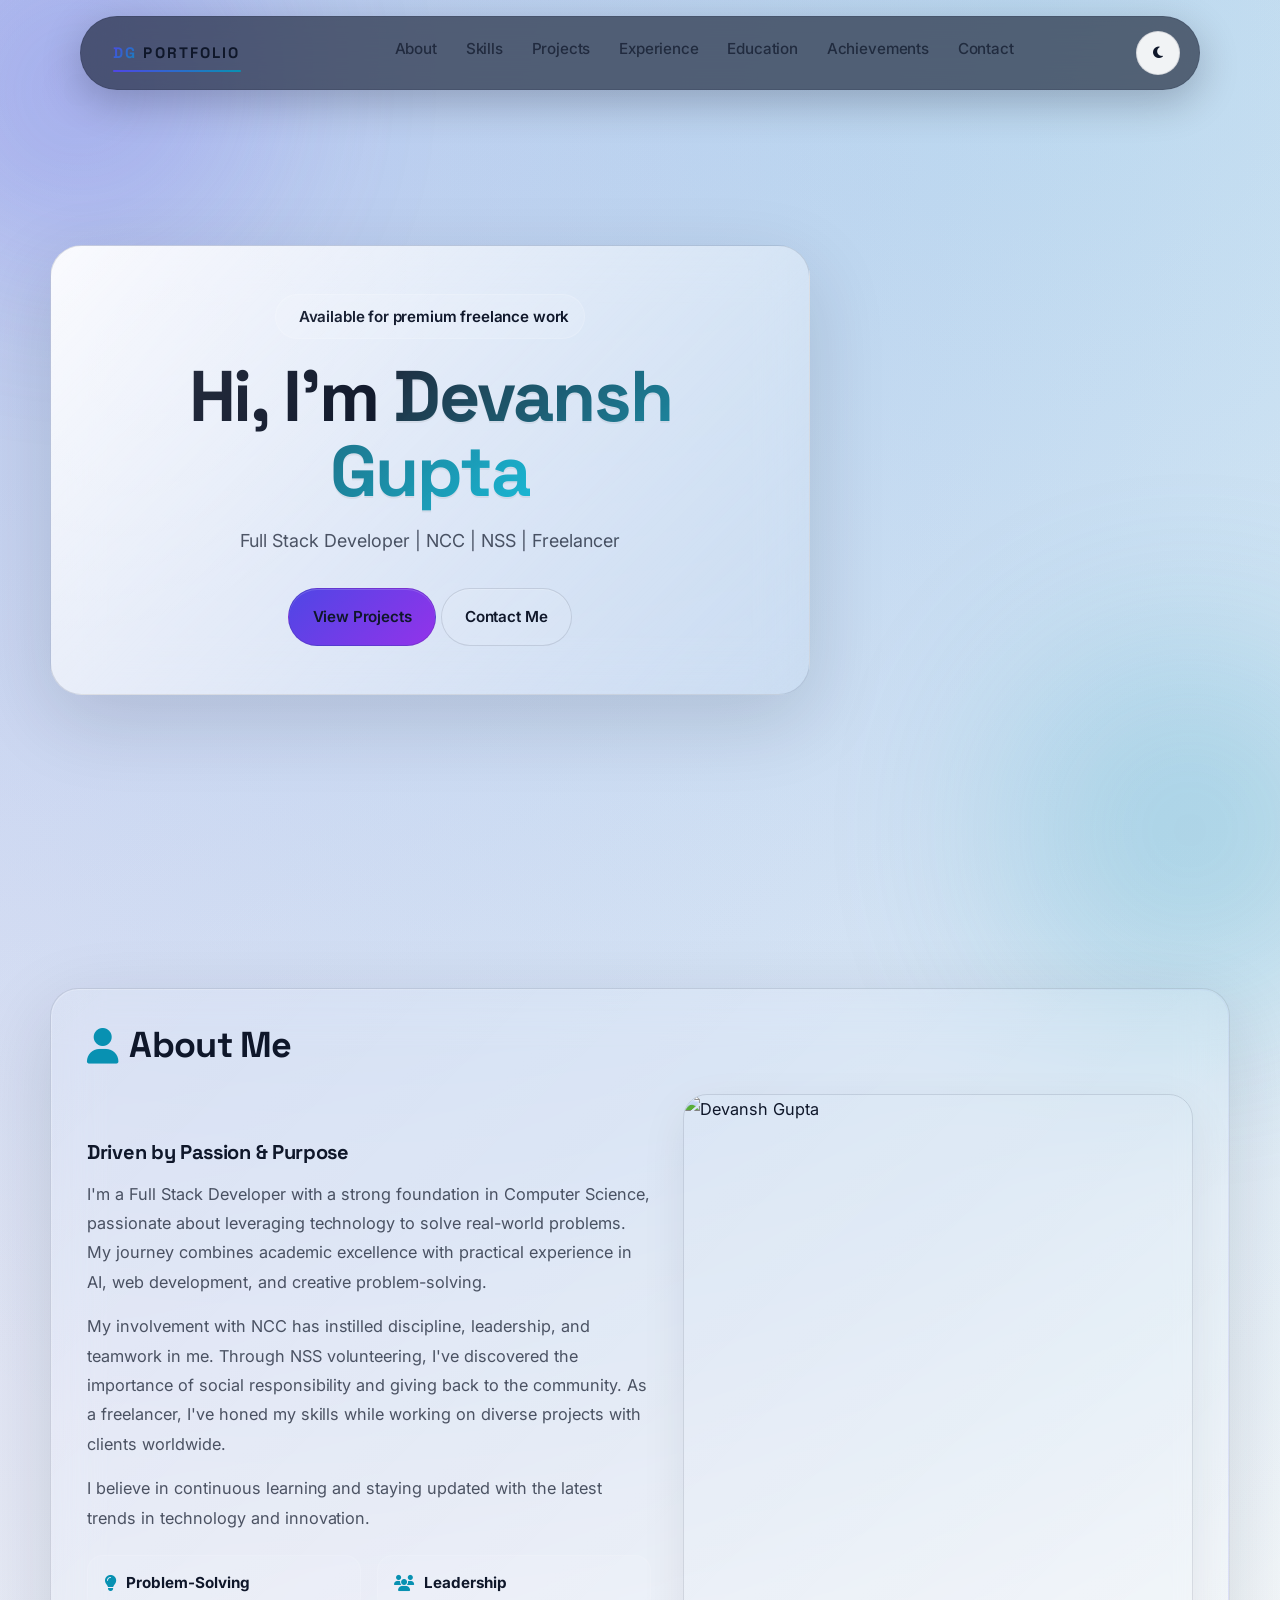
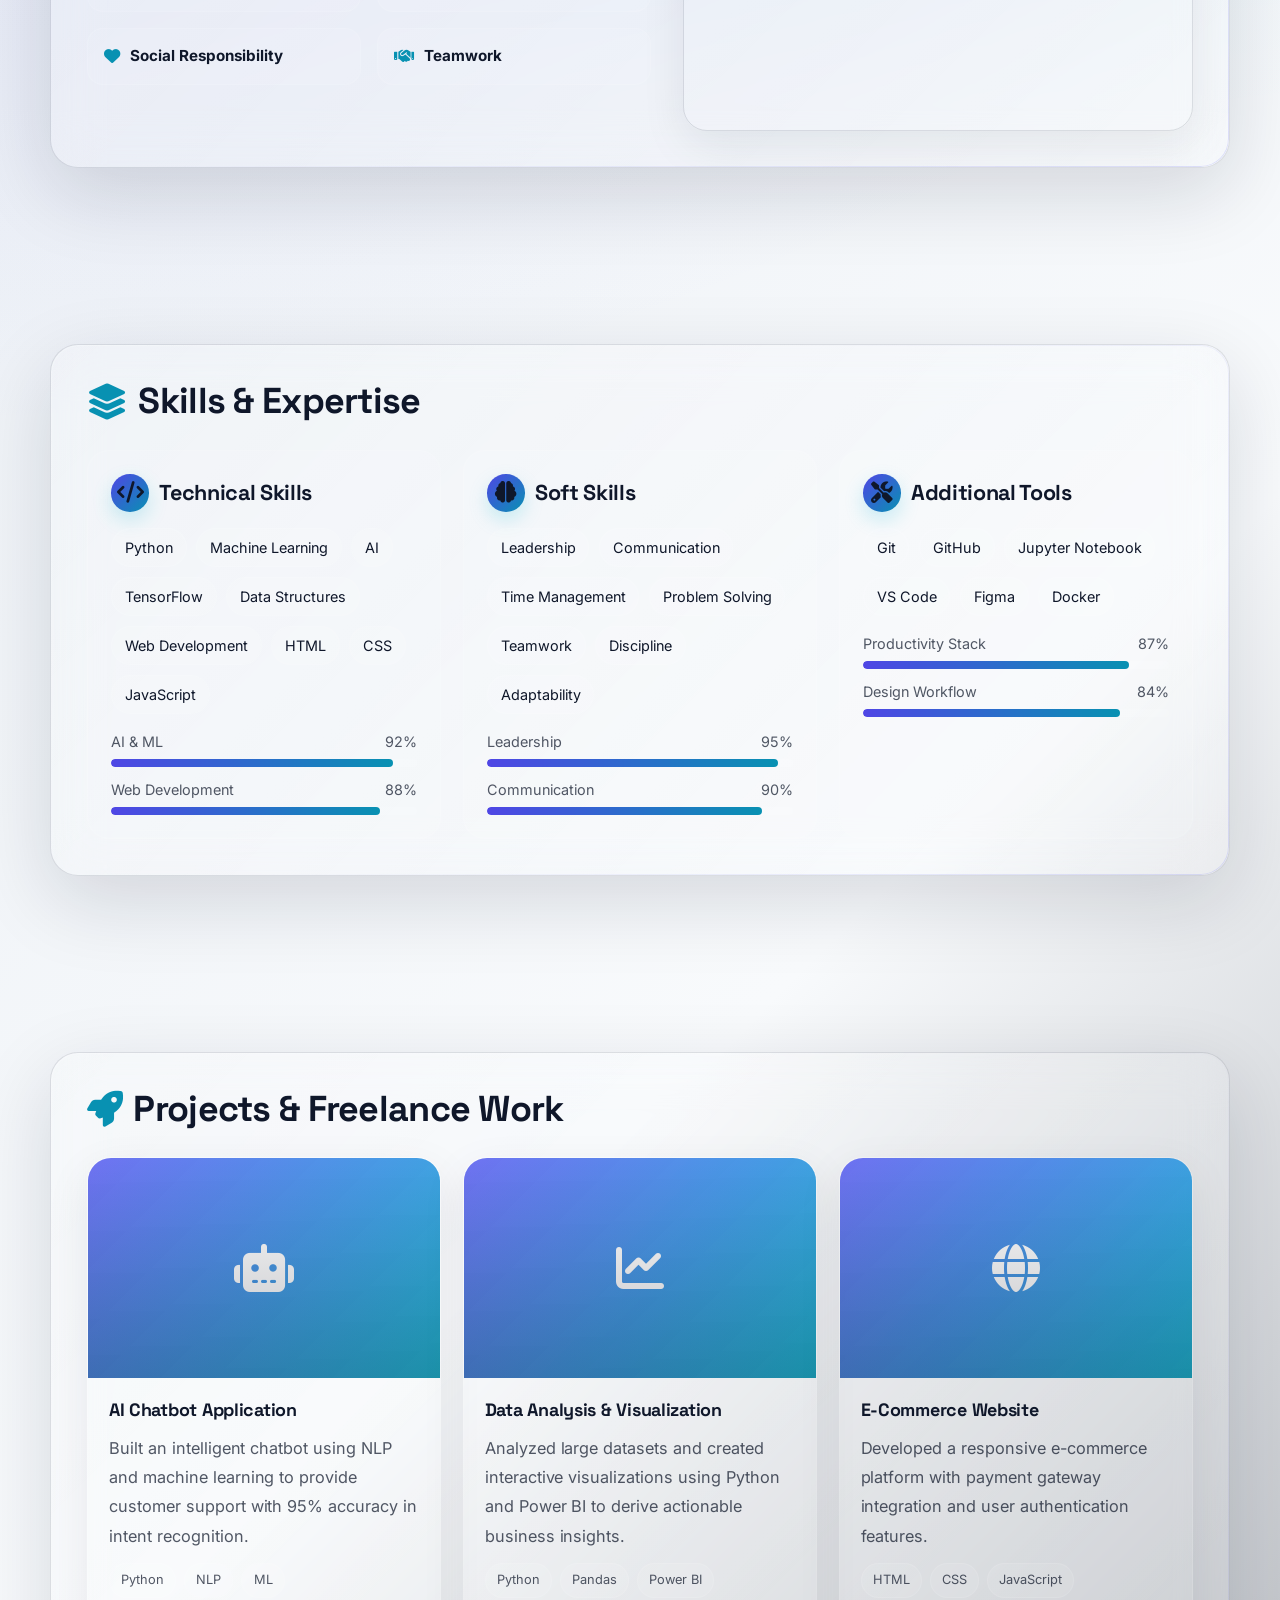
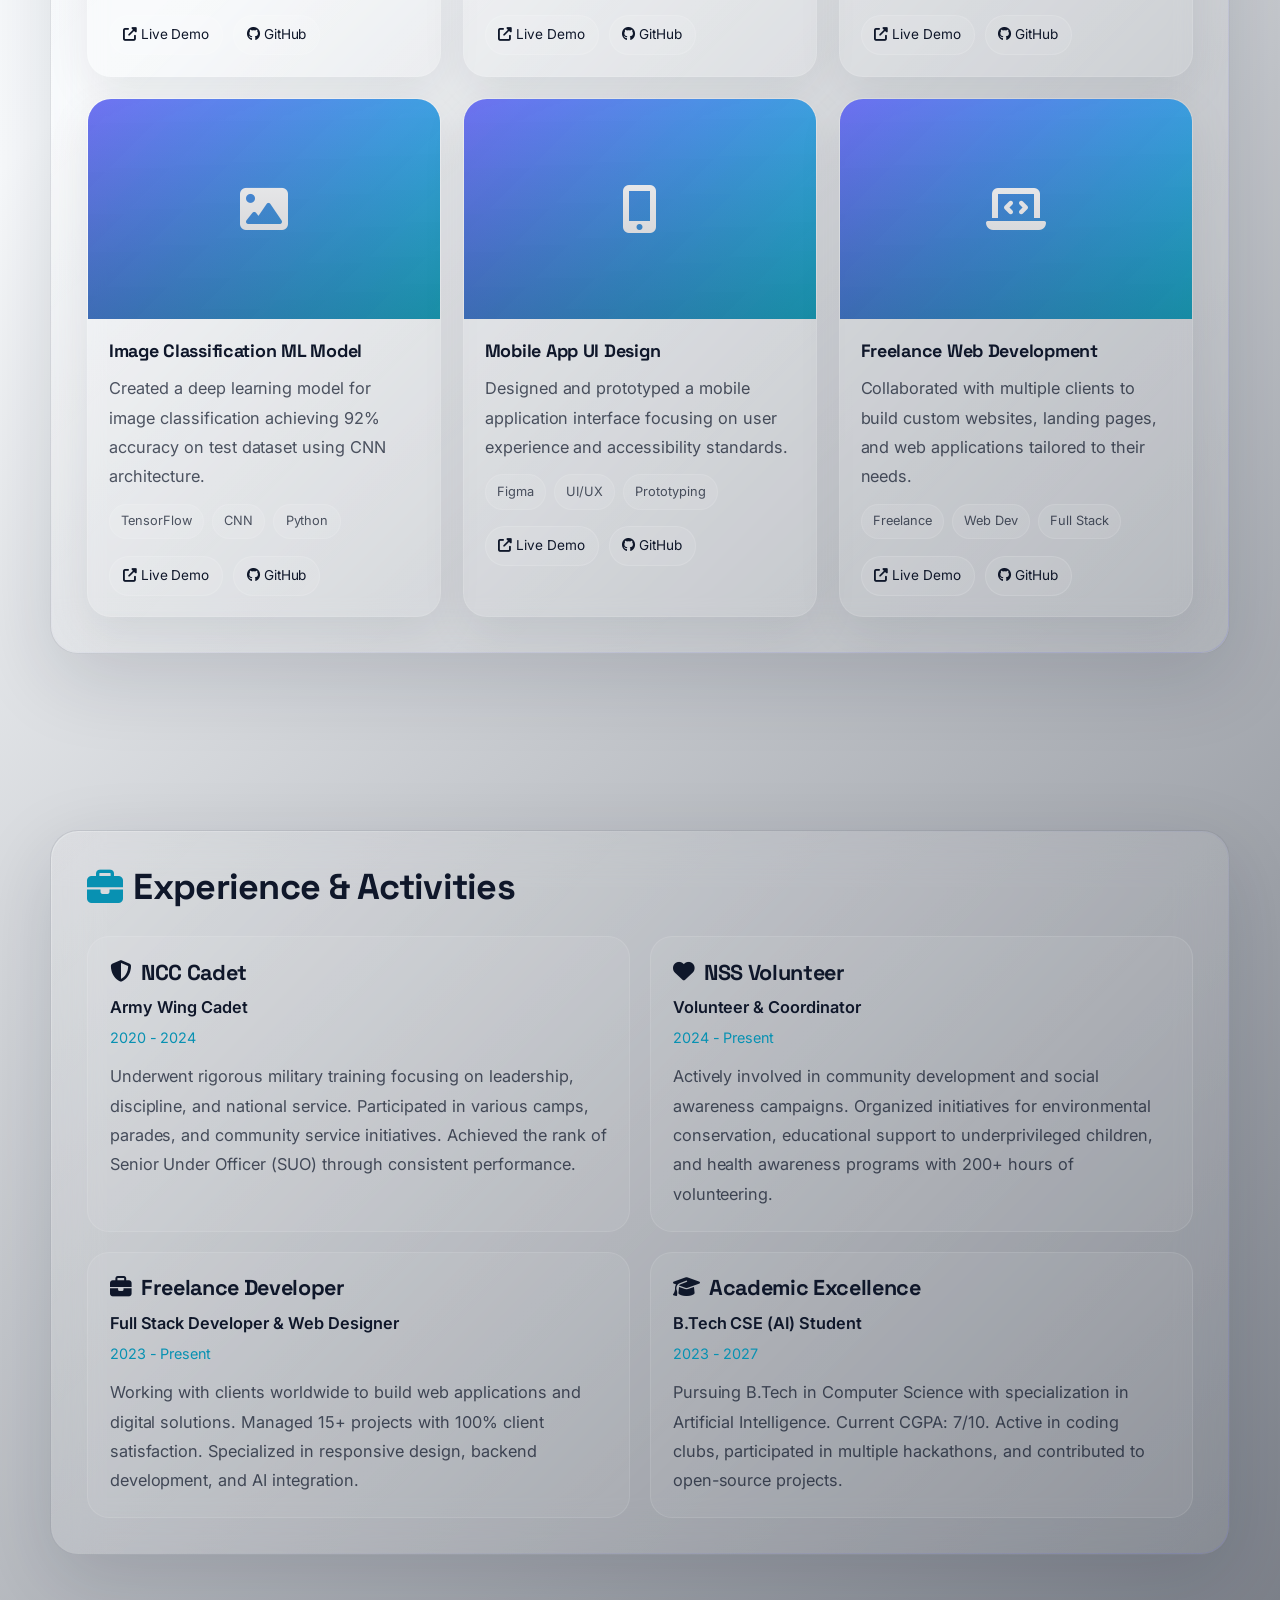
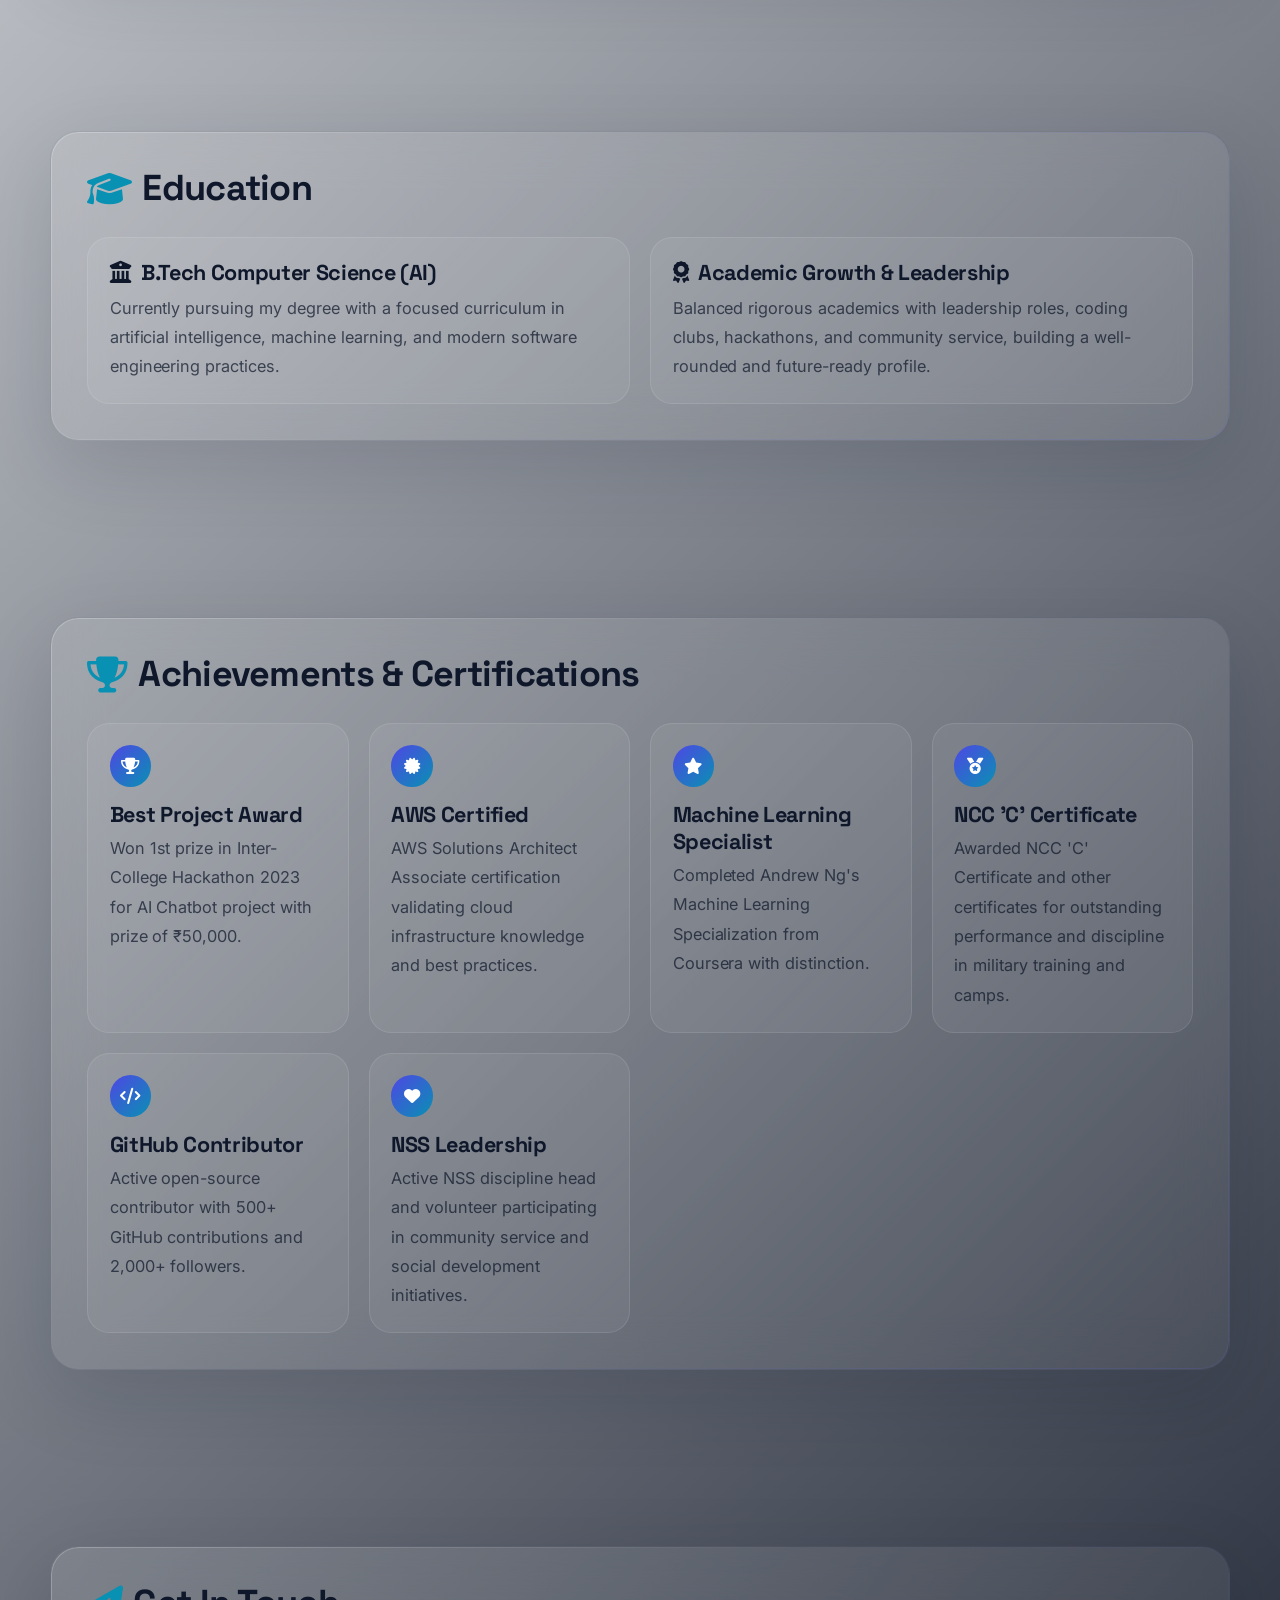
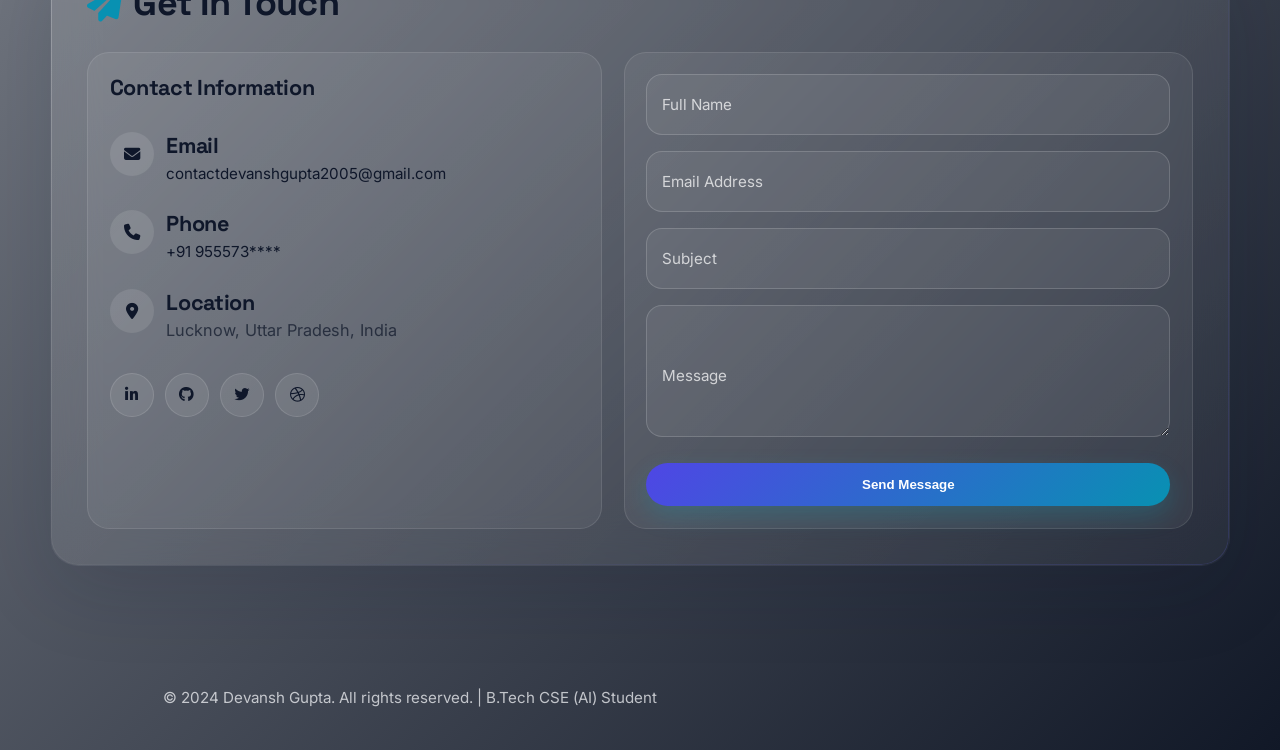
==== commit f014fe4d: "message" ====
--- a/index.html
+++ b/index.html
@@ -7,6 +7,8 @@
     <title>Portfolio - Full Stack Developer</title>
     <link rel="stylesheet" href="https://cdnjs.cloudflare.com/ajax/libs/font-awesome/6.4.0/css/all.min.css">
     <style>
+        @import url('https://fonts.googleapis.com/css2?family=Inter:wght@400;500;600;700;800&family=Space+Grotesk:wght@500;700&display=swap');
+
         /* ===== Base Reset & Theme Tokens ===== */
         * {
             margin: 0;
@@ -27,11 +29,33 @@
             --shadow-xl: 0 25px 80px rgba(2, 6, 23, 0.45);
             --shadow-md: 0 15px 45px rgba(15, 23, 42, 0.25);
             --transition: all 0.35s ease;
-            /* gradient tokens for headings */
             --gradient-from: rgba(255, 255, 255, 0.98);
             --gradient-to: rgba(198, 240, 255, 0.92);
             --gradient-from-dark: rgba(199, 210, 254, 1);
             --gradient-to-dark: rgba(6, 182, 212, 1);
+            --font-heading: 'Space Grotesk', 'Inter', 'Segoe UI', sans-serif;
+            --font-body: 'Inter', 'Segoe UI', system-ui, -apple-system, BlinkMacSystemFont, sans-serif;
+            --font-weight-regular: 400;
+            --font-weight-medium: 500;
+            --font-weight-semibold: 600;
+            --font-weight-bold: 700;
+            --font-weight-extrabold: 800;
+            --text-xs: clamp(0.75rem, 0.71rem + 0.18vw, 0.82rem);
+            --text-sm: clamp(0.88rem, 0.83rem + 0.2vw, 0.95rem);
+            --text-base: clamp(0.96rem, 0.92rem + 0.22vw, 1.02rem);
+            --text-lg: clamp(1.05rem, 1rem + 0.24vw, 1.12rem);
+            --text-xl: clamp(1.2rem, 1.08rem + 0.45vw, 1.35rem);
+            --text-2xl: clamp(1.43rem, 1.25rem + 0.72vw, 1.72rem);
+            --text-3xl: clamp(1.8rem, 1.52rem + 1.06vw, 2.25rem);
+            --text-4xl: clamp(2.15rem, 1.8rem + 1.55vw, 2.95rem);
+            --text-5xl: clamp(3rem, 2.4rem + 2.6vw, 4.7rem);
+            --leading-tight: 1.05;
+            --leading-snug: 1.25;
+            --leading-normal: 1.6;
+            --leading-relaxed: 1.8;
+            --tracking-tight: -0.03em;
+            --tracking-normal: -0.01em;
+            --tracking-wide: 0.14em;
         }
 
         body:not(.dark-mode) {
@@ -46,7 +70,6 @@
             --text-muted: rgba(15, 23, 42, 0.72);
             --shadow-xl: 0 25px 80px rgba(15, 23, 42, 0.14);
             --shadow-md: 0 15px 45px rgba(15, 23, 42, 0.08);
-            /* lighter gradient tokens for headings in light mode */
             --gradient-from: rgba(30, 41, 59, 1);
             --gradient-to: rgba(6, 182, 212, 0.9);
         }
@@ -54,7 +77,6 @@
         body.dark-mode {
             --text-main: #F8FAFC;
             --text-muted: rgba(248, 250, 252, 0.74);
-            /* headings gradient for dark mode */
             --gradient-from: var(--gradient-from-dark);
             --gradient-to: var(--gradient-to-dark);
         }
@@ -64,9 +86,14 @@
         }
 
         body {
-            font-family: 'Inter', 'Segoe UI', Tahoma, Geneva, Verdana, sans-serif;
-            line-height: 1.7;
+            font-family: var(--font-body);
+            font-size: var(--text-base);
+            font-weight: var(--font-weight-regular);
+            line-height: var(--leading-relaxed);
+            letter-spacing: -0.001em;
             color: var(--text-main);
+            text-rendering: optimizeLegibility;
+            -webkit-font-smoothing: antialiased;
             background:
                 radial-gradient(circle at top left, rgba(99, 102, 241, 0.22), transparent 28%),
                 radial-gradient(circle at 80% 0%, rgba(6, 182, 212, 0.16), transparent 24%),
@@ -156,10 +183,11 @@
         nav .logo {
             text-decoration: none;
             color: var(--text-main);
-            font-size: 1.05rem;
-            font-weight: 700;
-            letter-spacing: 0.18em;
+            font-size: 0.95rem;
+            font-weight: var(--font-weight-bold);
+            letter-spacing: var(--tracking-wide);
             text-transform: uppercase;
+            font-family: var(--font-heading);
         }
 
         nav .logo span {
@@ -171,14 +199,16 @@
 
         nav ul {
             display: flex;
-            gap: 0.3rem;
+            gap: 0.2rem;
             list-style: none;
         }
 
         nav a {
             text-decoration: none;
             color: var(--text-muted);
-            font-weight: 500;
+            font-size: var(--text-sm);
+            font-weight: var(--font-weight-medium);
+            letter-spacing: -0.01em;
             padding: 0.55rem 0.8rem;
             border-radius: 999px;
             position: relative;
@@ -189,7 +219,7 @@
             content: '';
             position: absolute;
             left: 0.8rem;
-            bottom: 0.25rem;
+            bottom: 0.22rem;
             width: 0;
             height: 2px;
             border-radius: 999px;
@@ -274,20 +304,21 @@
             background: rgba(255, 255, 255, 0.1);
             border: 1px solid rgba(255, 255, 255, 0.15);
             color: var(--text-main);
-            font-size: 0.95rem;
-            font-weight: 600;
+            font-size: var(--text-sm);
+            font-weight: var(--font-weight-semibold);
+            letter-spacing: -0.01em;
         }
 
         .hero h1 {
-            font-size: clamp(2.45rem, 5.3vw, 4.6rem);
-            line-height: 1.06;
-            letter-spacing: -0.03em;
+            font-family: var(--font-heading);
+            font-size: var(--text-5xl);
+            line-height: var(--leading-tight);
+            letter-spacing: var(--tracking-tight);
             margin-bottom: 1rem;
-            font-weight: 800;
+            font-weight: var(--font-weight-extrabold);
         }
 
         .gradient-text {
-            /* use theme-aware gradient for legibility in both modes */
             background: linear-gradient(135deg, var(--gradient-from), var(--gradient-to));
             -webkit-background-clip: text;
             -webkit-text-fill-color: transparent;
@@ -296,12 +327,13 @@
         }
 
         .hero .tagline {
-            font-size: 1.1rem;
+            font-size: var(--text-lg);
             color: var(--text-muted);
             margin-bottom: 2rem;
-            max-width: 640px;
+            max-width: 42rem;
             margin-left: auto;
             margin-right: auto;
+            line-height: 1.7;
         }
 
         .hero-content {
@@ -328,8 +360,9 @@
             border: 1px solid var(--glass-border);
             border-radius: 999px;
             padding: 0.9rem 1.45rem;
-            font-size: 0.96rem;
-            font-weight: 600;
+            font-size: var(--text-sm);
+            font-weight: var(--font-weight-semibold);
+            letter-spacing: -0.01em;
             text-decoration: none;
             color: var(--text-main);
             cursor: pointer;
@@ -395,9 +428,12 @@
             display: flex;
             align-items: center;
             gap: 0.7rem;
-            font-size: clamp(1.7rem, 3vw, 2.3rem);
-            font-weight: 700;
-            margin-bottom: 1.35rem;
+            font-family: var(--font-heading);
+            font-size: var(--text-3xl);
+            font-weight: var(--font-weight-bold);
+            letter-spacing: -0.02em;
+            line-height: 1.15;
+            margin-bottom: 1.7rem;
         }
 
         section h2 i {
@@ -406,6 +442,65 @@
 
         section p {
             color: var(--text-muted);
+        }
+
+        h1,
+        h2,
+        h3,
+        h4,
+        h5,
+        h6 {
+            font-family: var(--font-heading);
+            color: var(--text-main);
+            letter-spacing: -0.02em;
+        }
+
+        p,
+        li,
+        .contact-item p,
+        .project-content p,
+        .experience-item p,
+        .education-card p,
+        .achievement-card p {
+            font-size: var(--text-base);
+            line-height: var(--leading-relaxed);
+            max-width: 72ch;
+        }
+
+        ul,
+        ol {
+            padding-left: 1.2rem;
+        }
+
+        li {
+            margin-bottom: 0.55rem;
+        }
+
+        .about-text h3,
+        .skill-category h3,
+        .project-content h3,
+        .experience-item h3,
+        .education-card strong,
+        .achievement-card h3,
+        .contact-info h3 {
+            font-family: var(--font-heading);
+            font-size: var(--text-xl);
+            font-weight: var(--font-weight-bold);
+            line-height: 1.25;
+            letter-spacing: -0.015em;
+        }
+
+        .strength-item strong,
+        .skill-tag,
+        .tech-badge,
+        .project-actions a,
+        .progress-meta,
+        .contact-item a,
+        .social-icon,
+        .form-group label,
+        footer p {
+            font-size: var(--text-sm);
+            line-height: 1.6;
         }
 
         /* ===== About ===== */
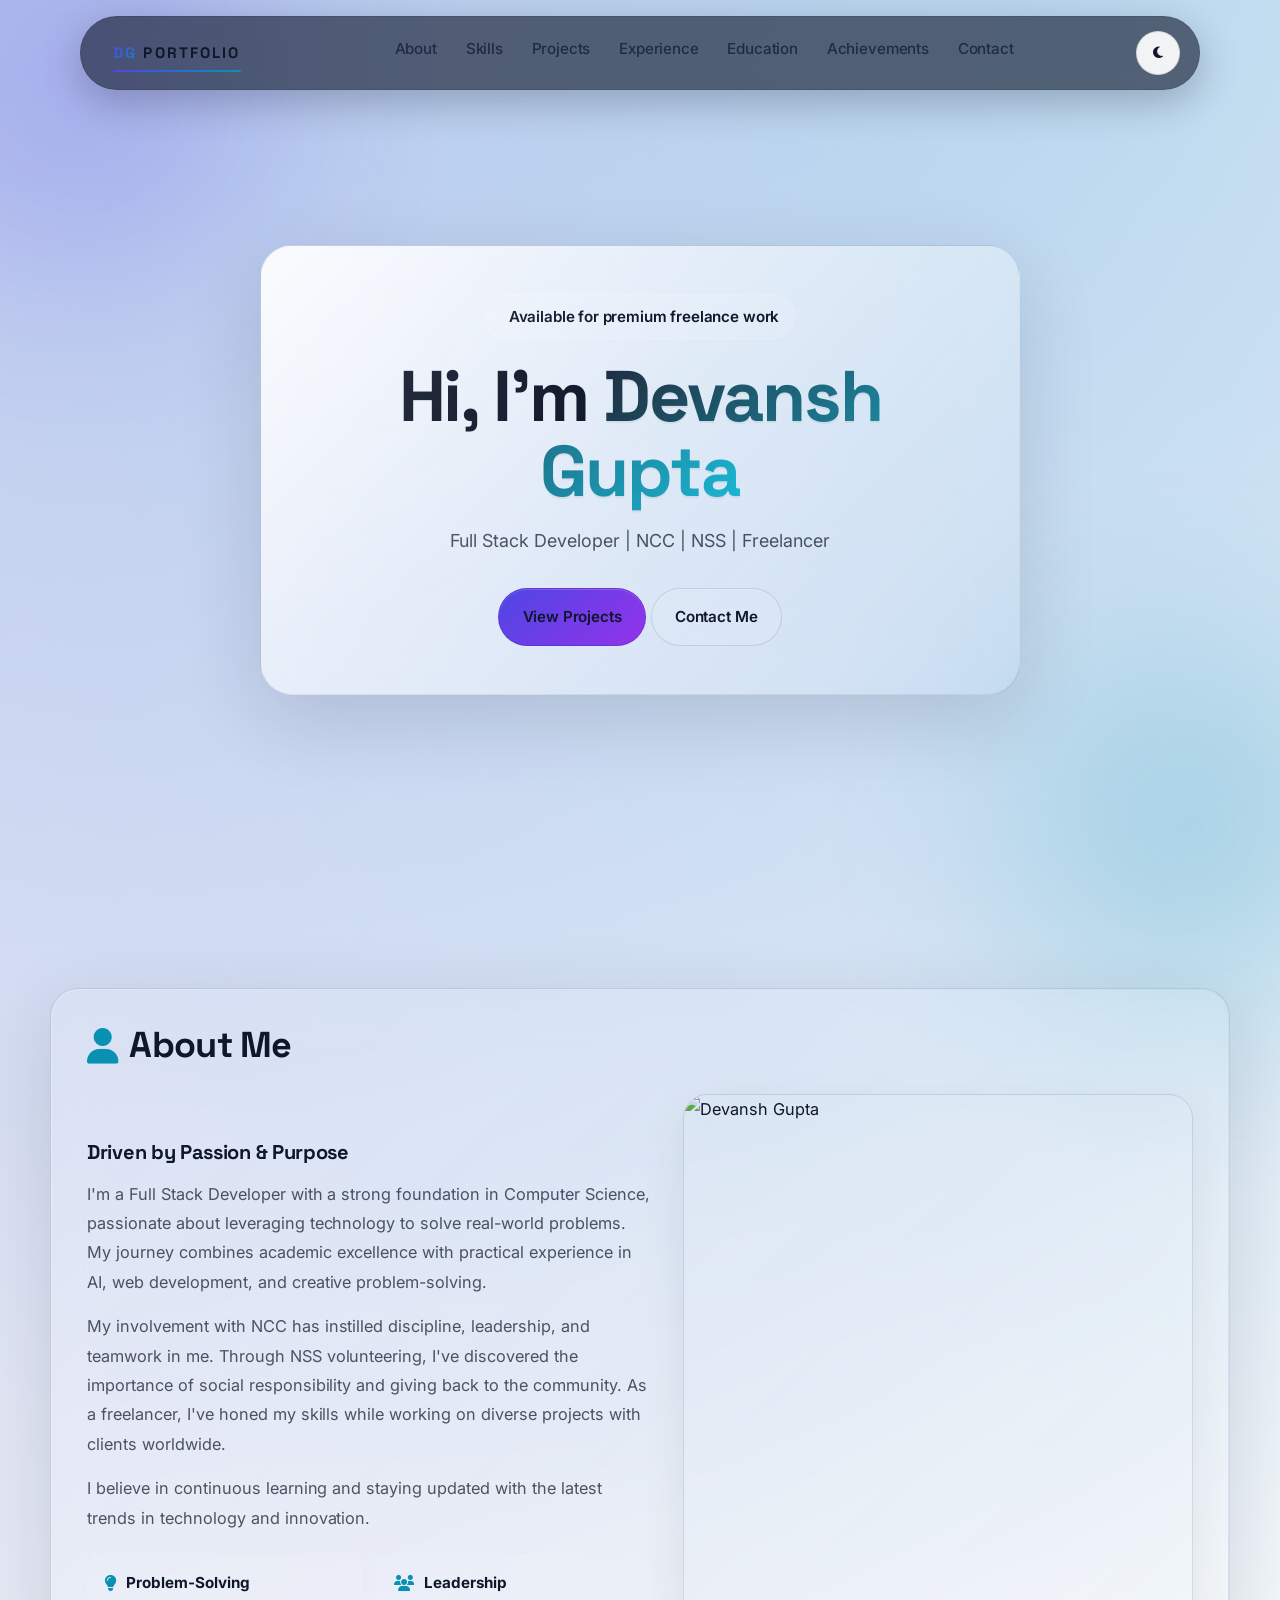
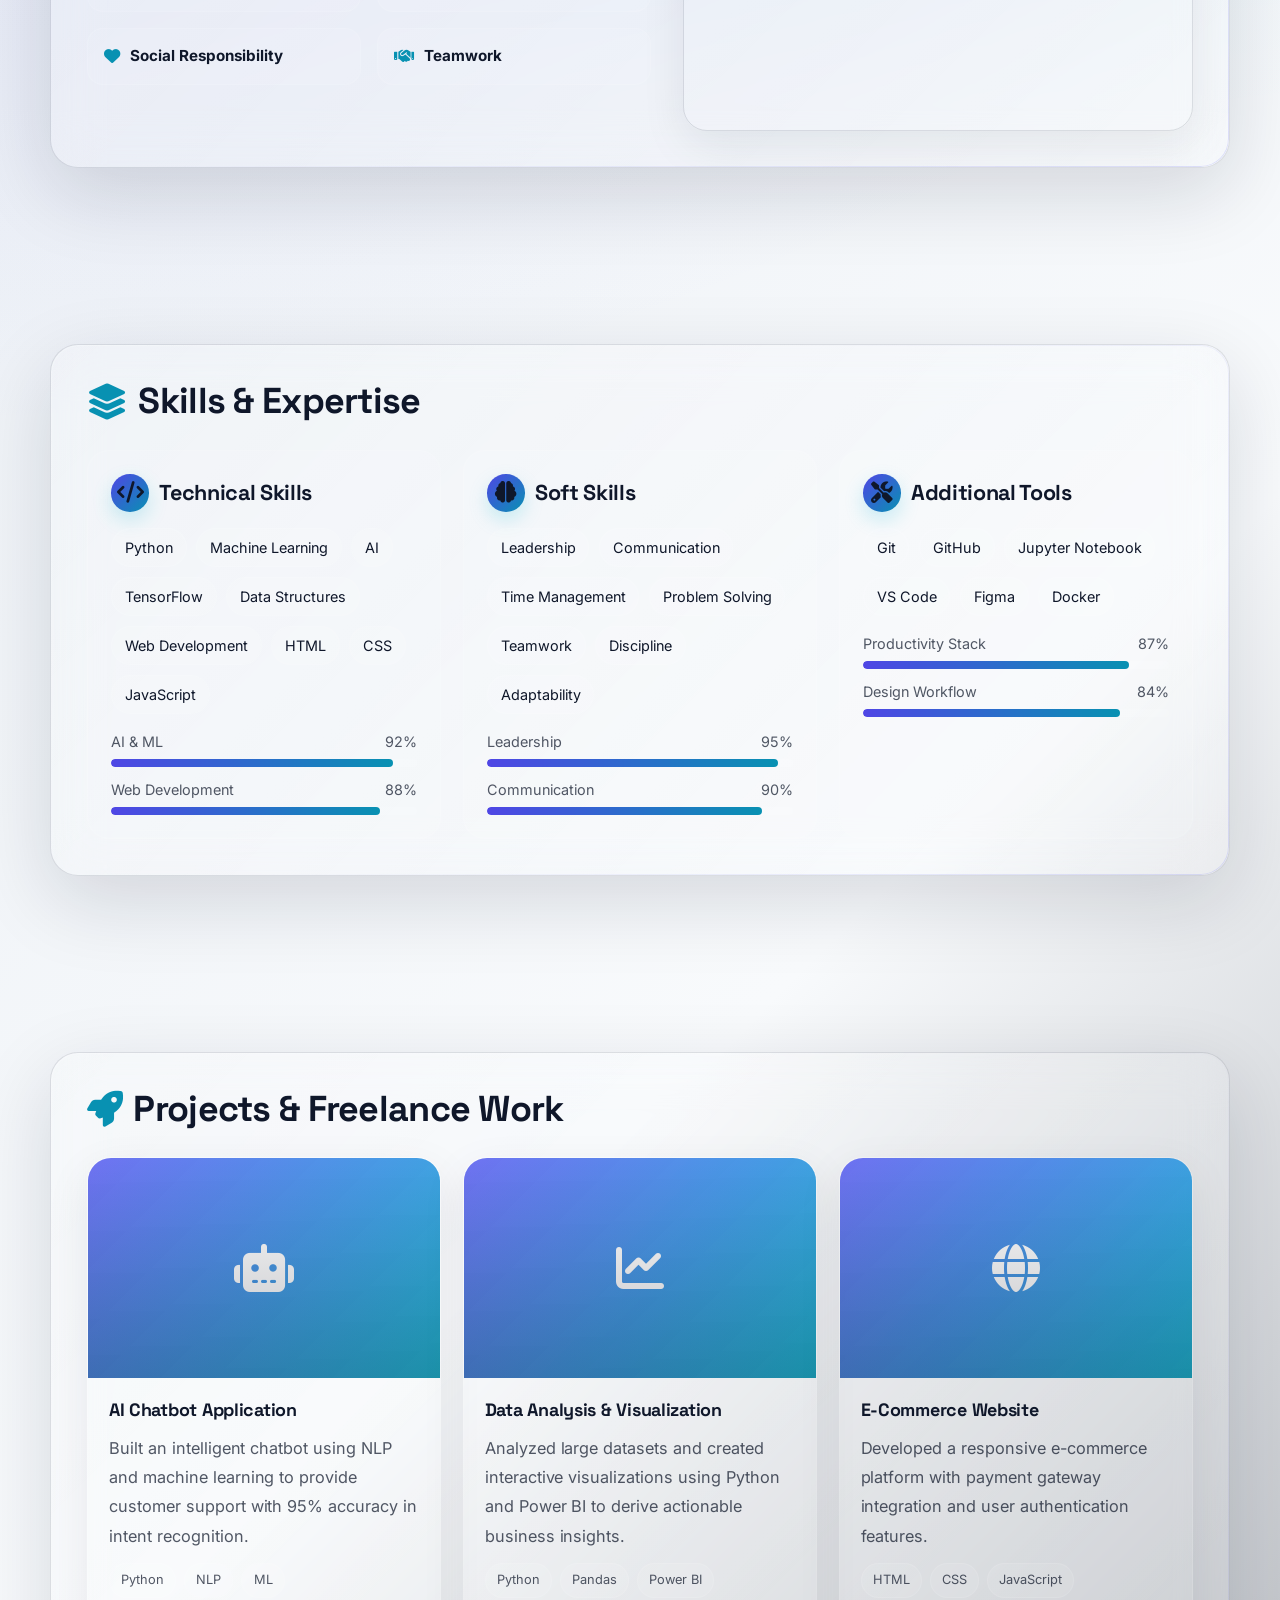
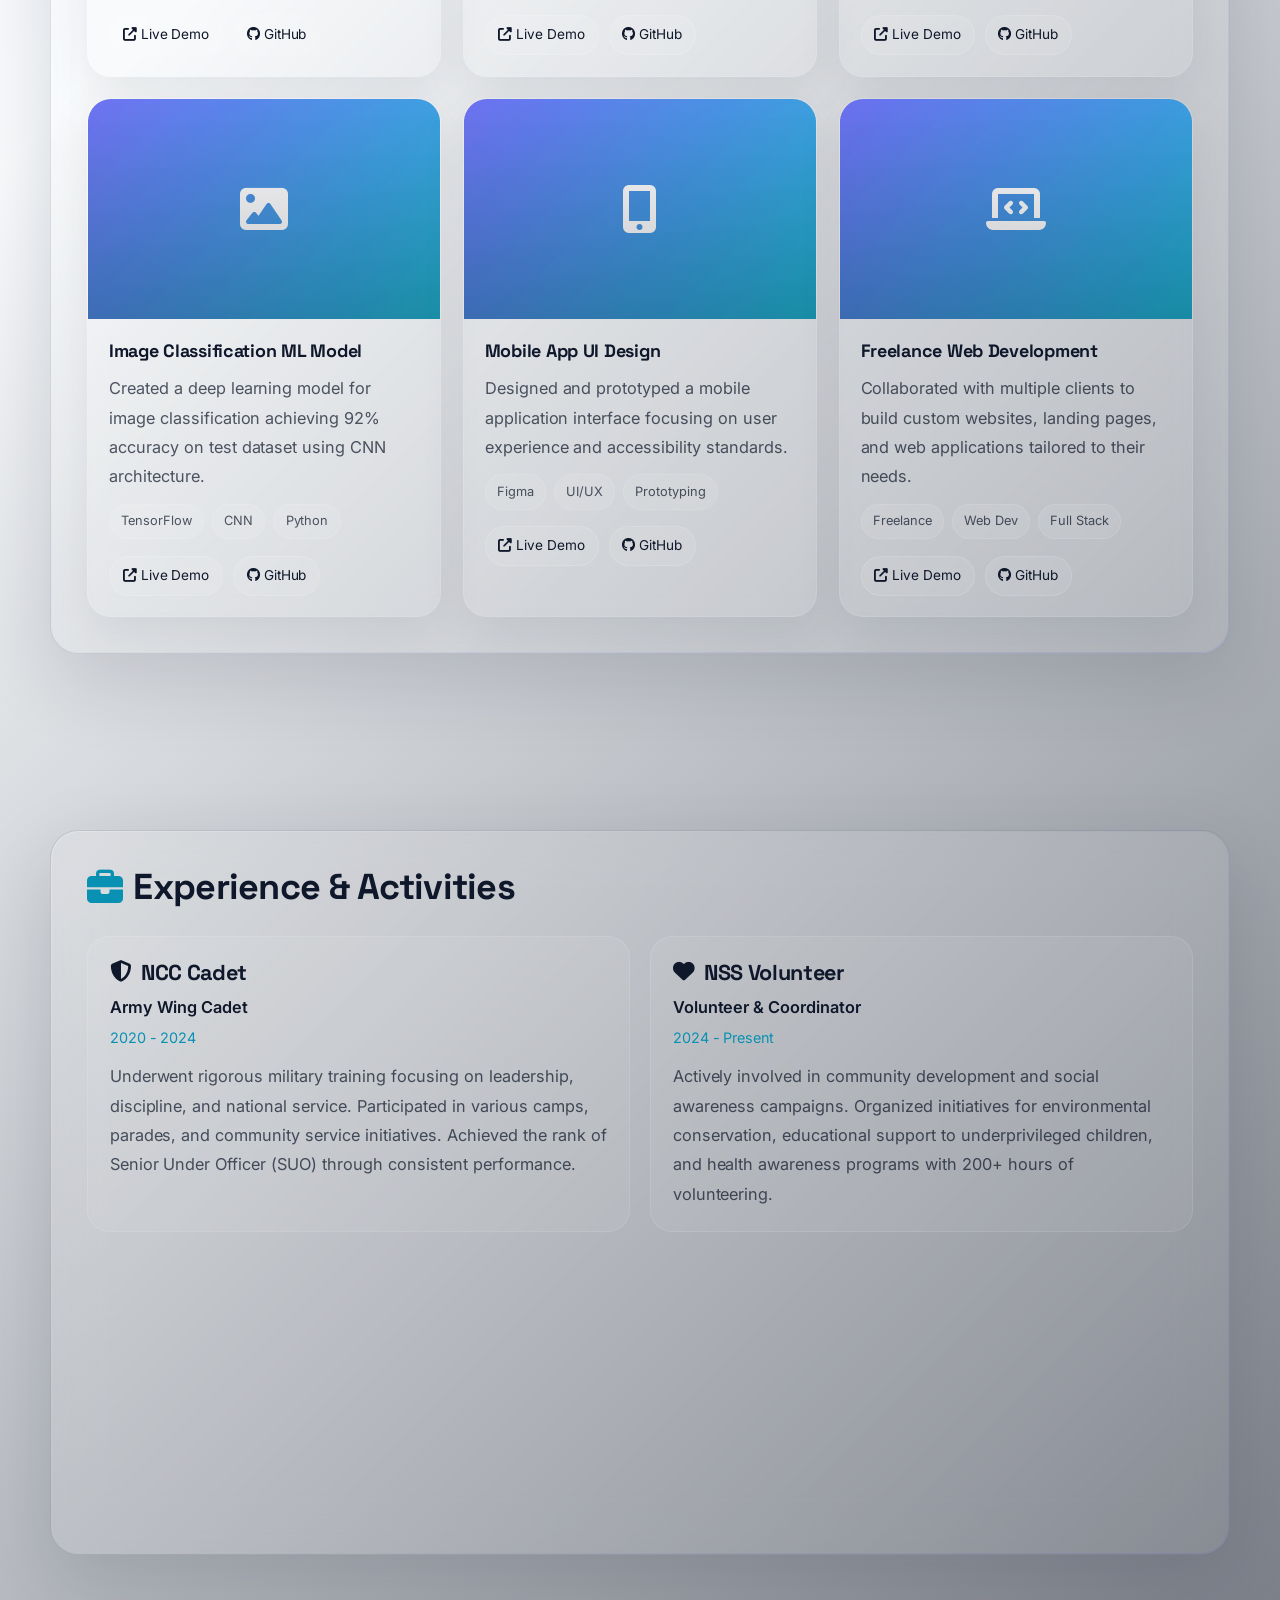
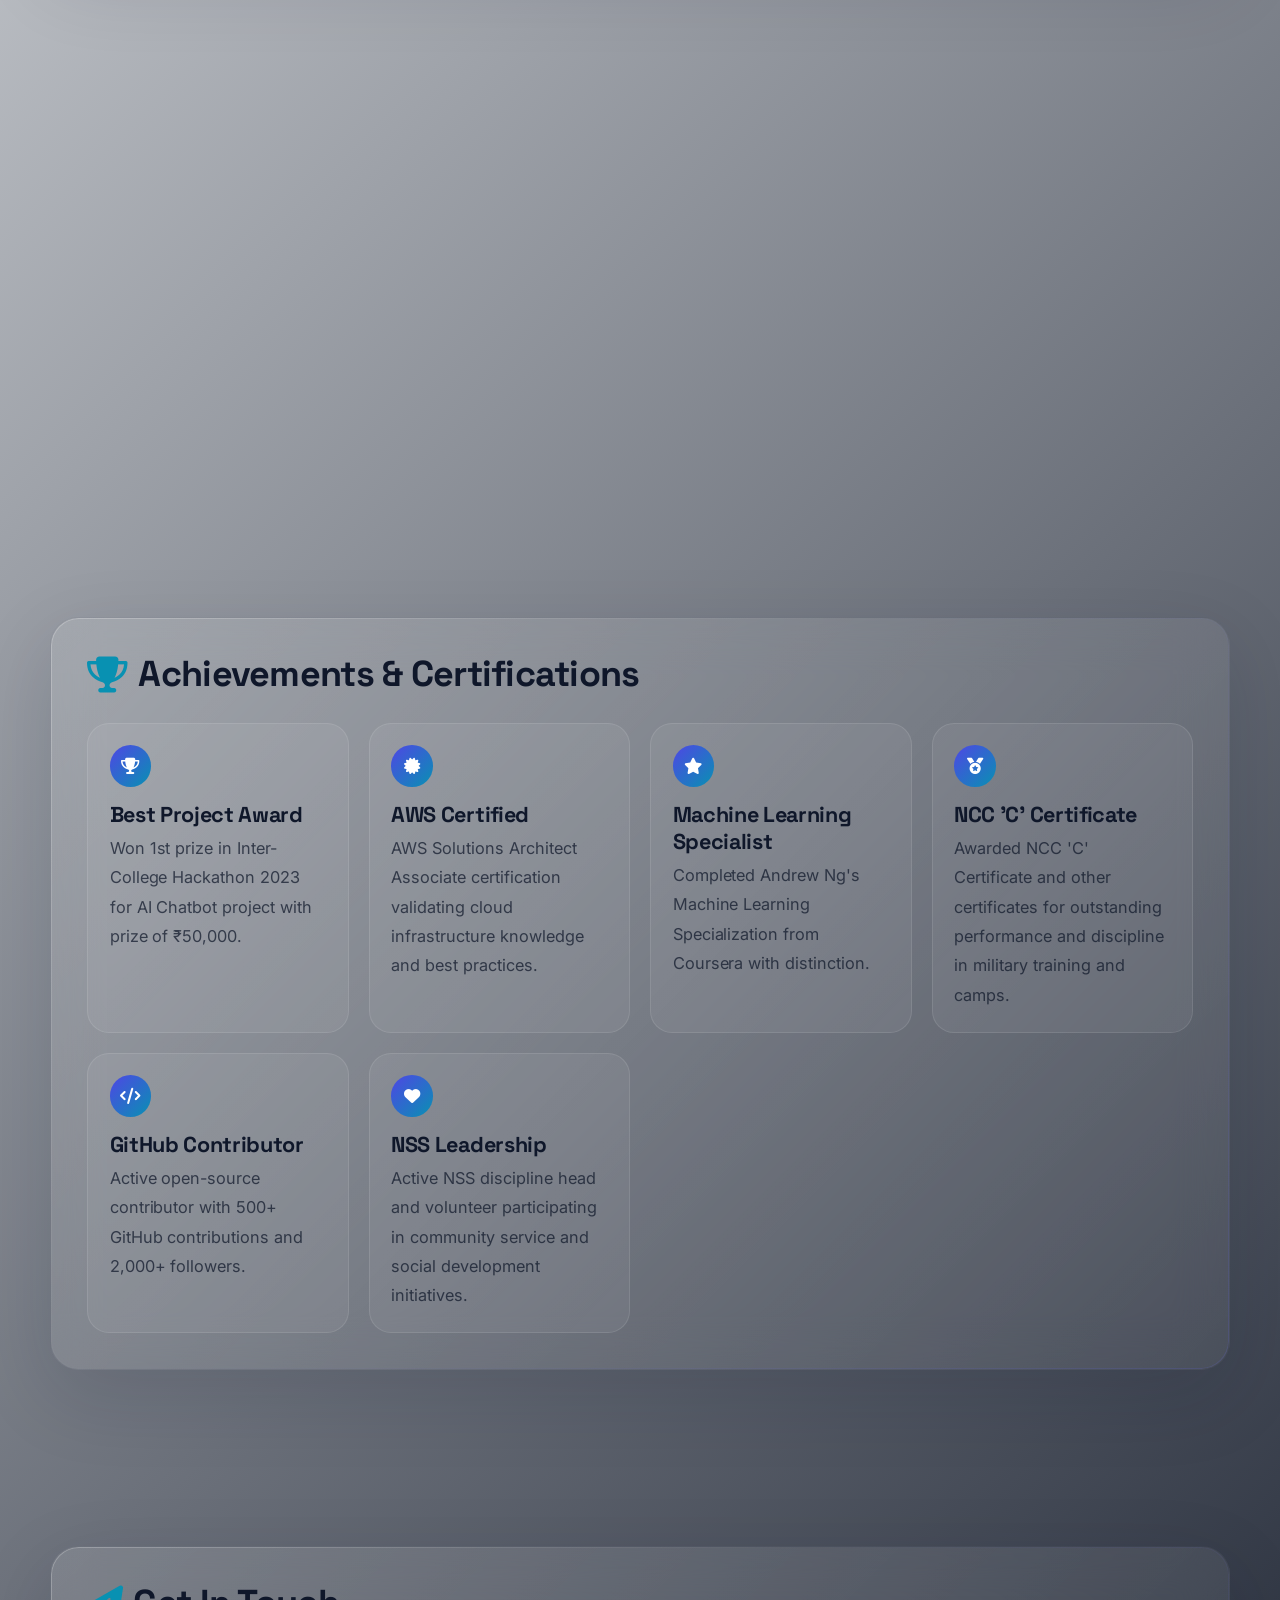
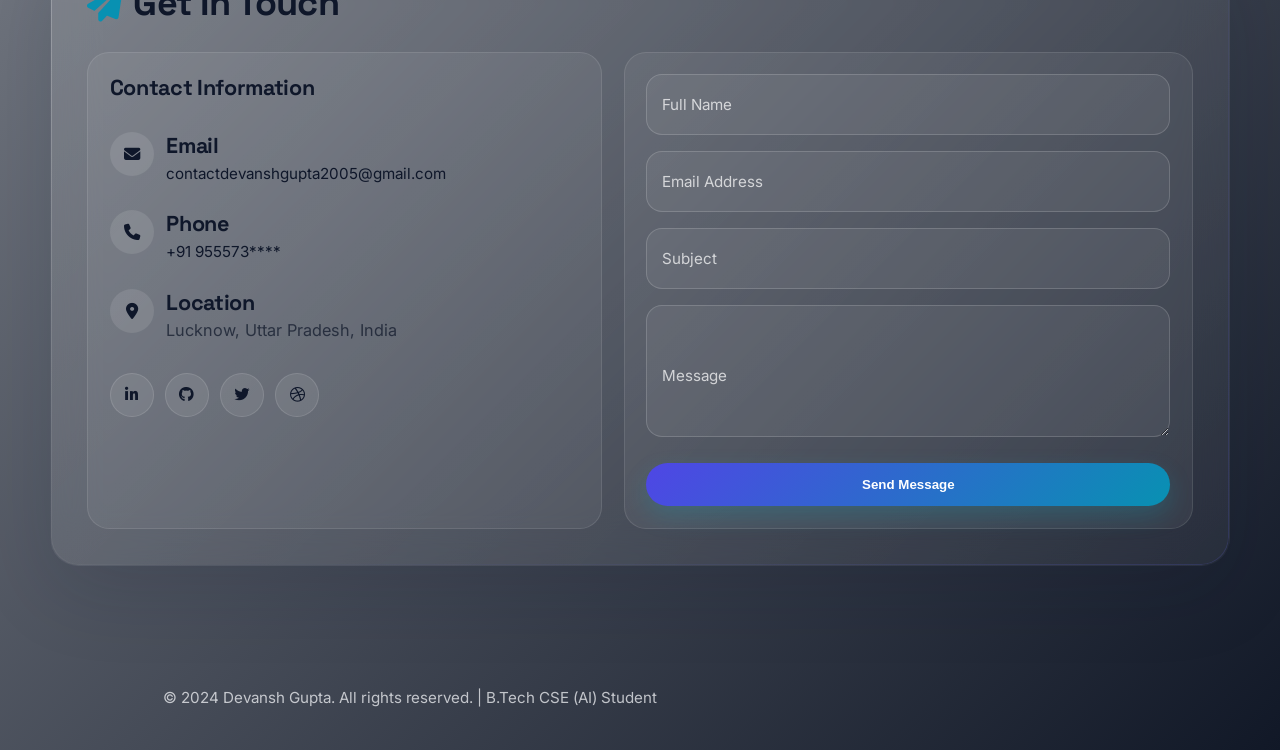
==== commit 28d4672b: "herosection_centre" ====
--- a/index.html
+++ b/index.html
@@ -1088,6 +1088,12 @@
                 width: var(--bar-width);
             }
         }
+
+        .hero>.container {
+            display: flex;
+            justify-content: center;
+            align-items: center;
+        }
     </style>
 </head>
 
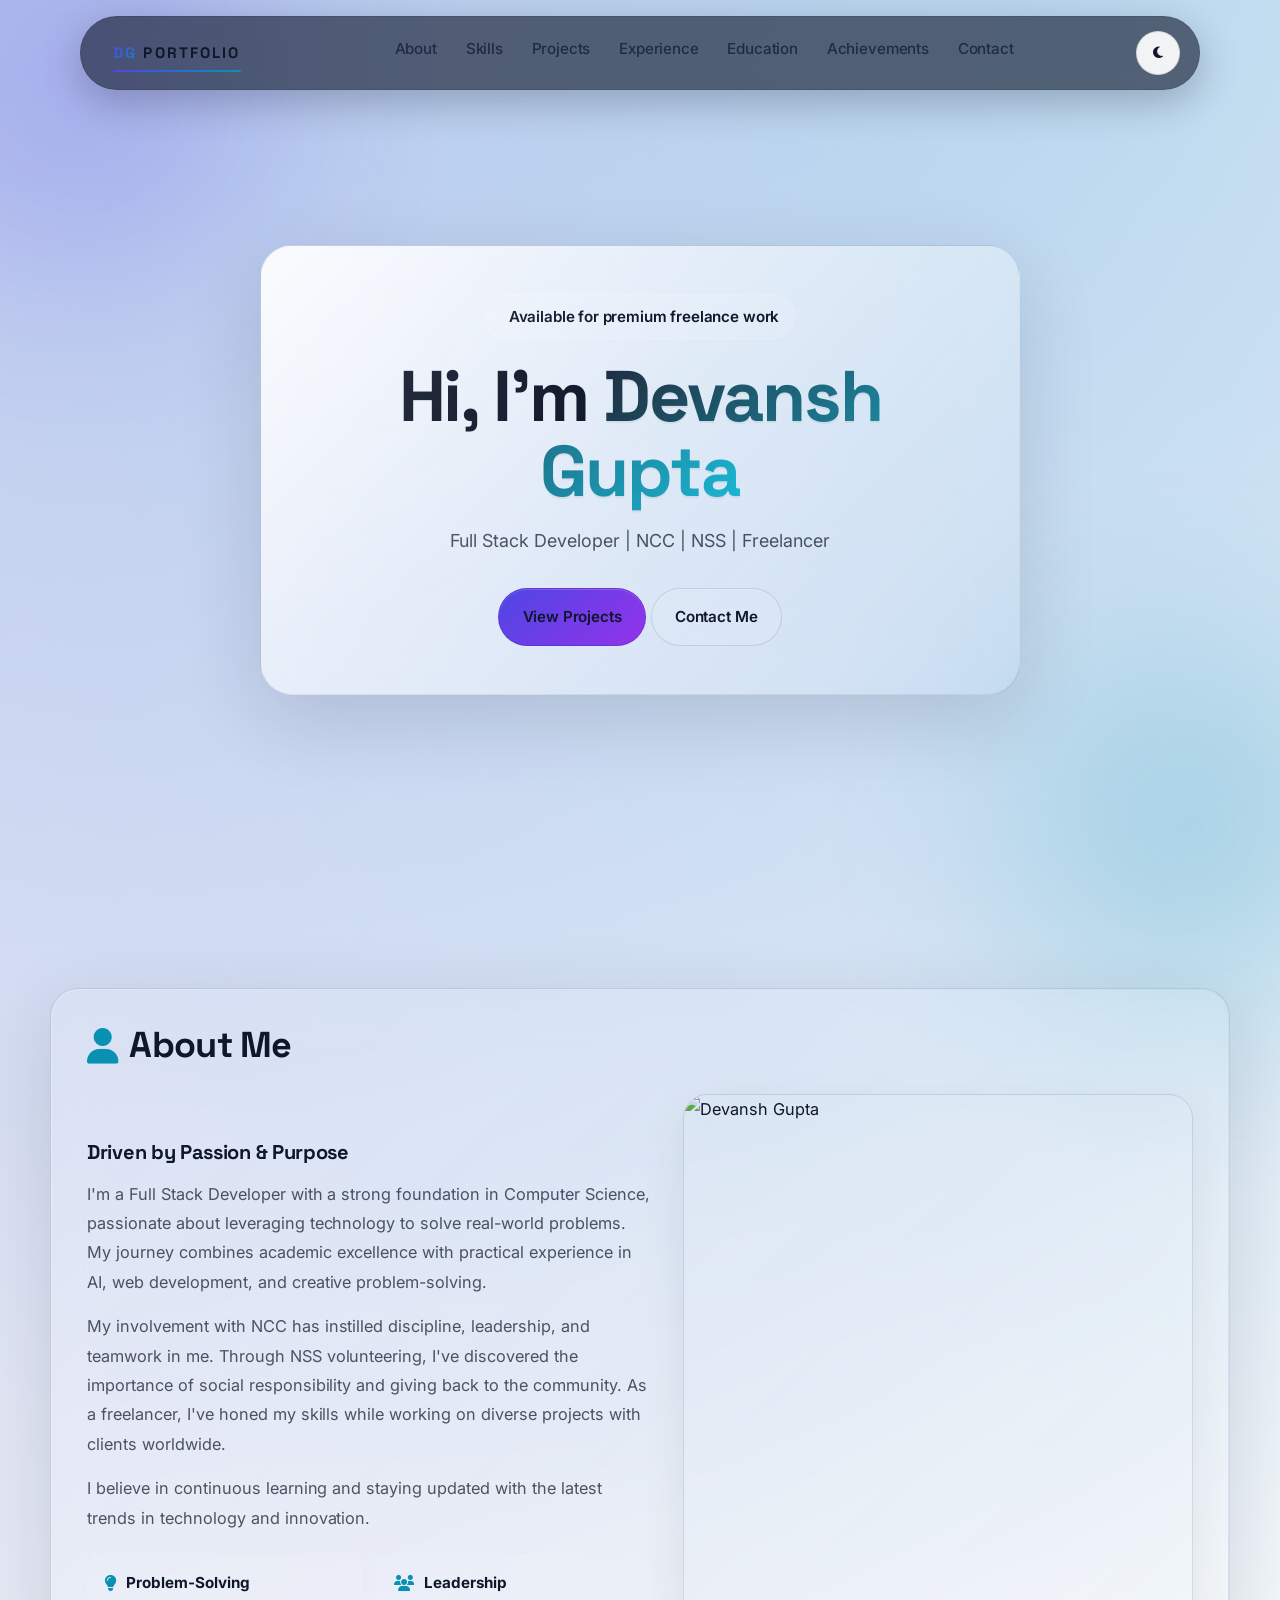
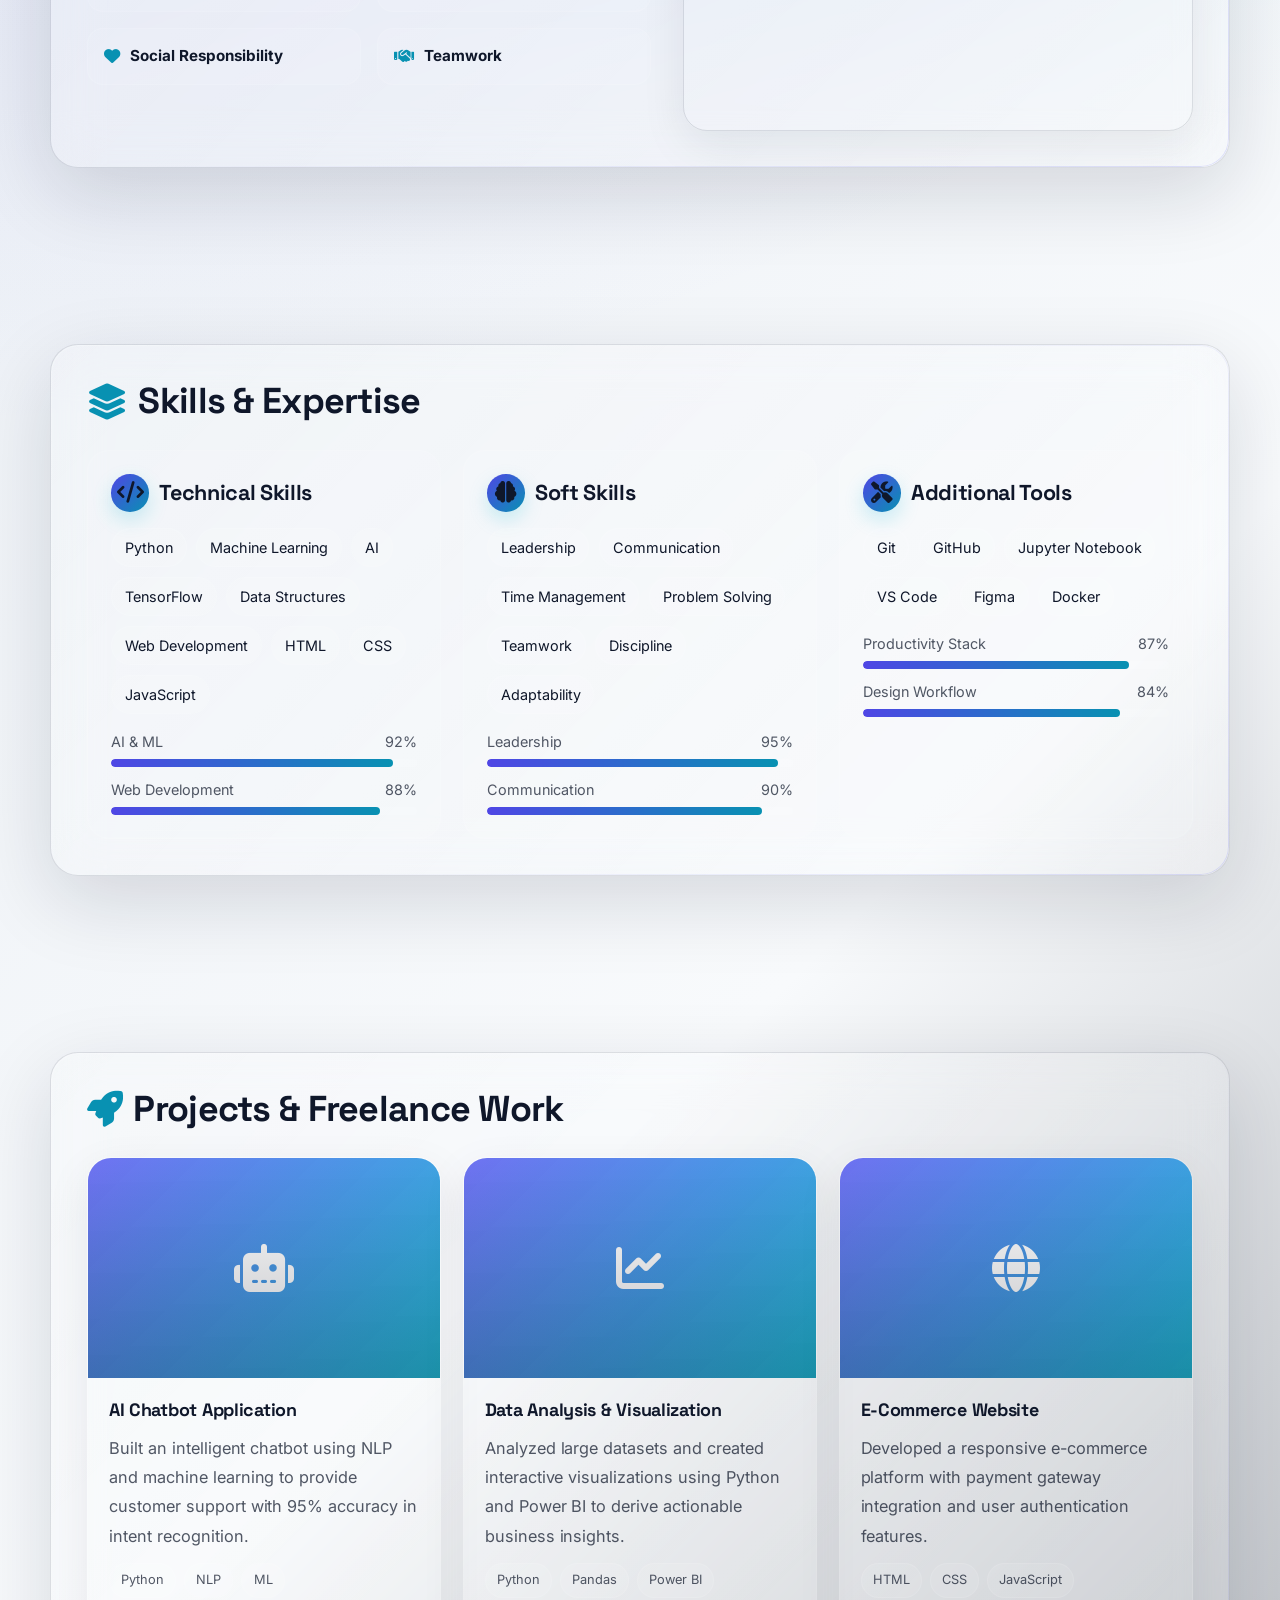
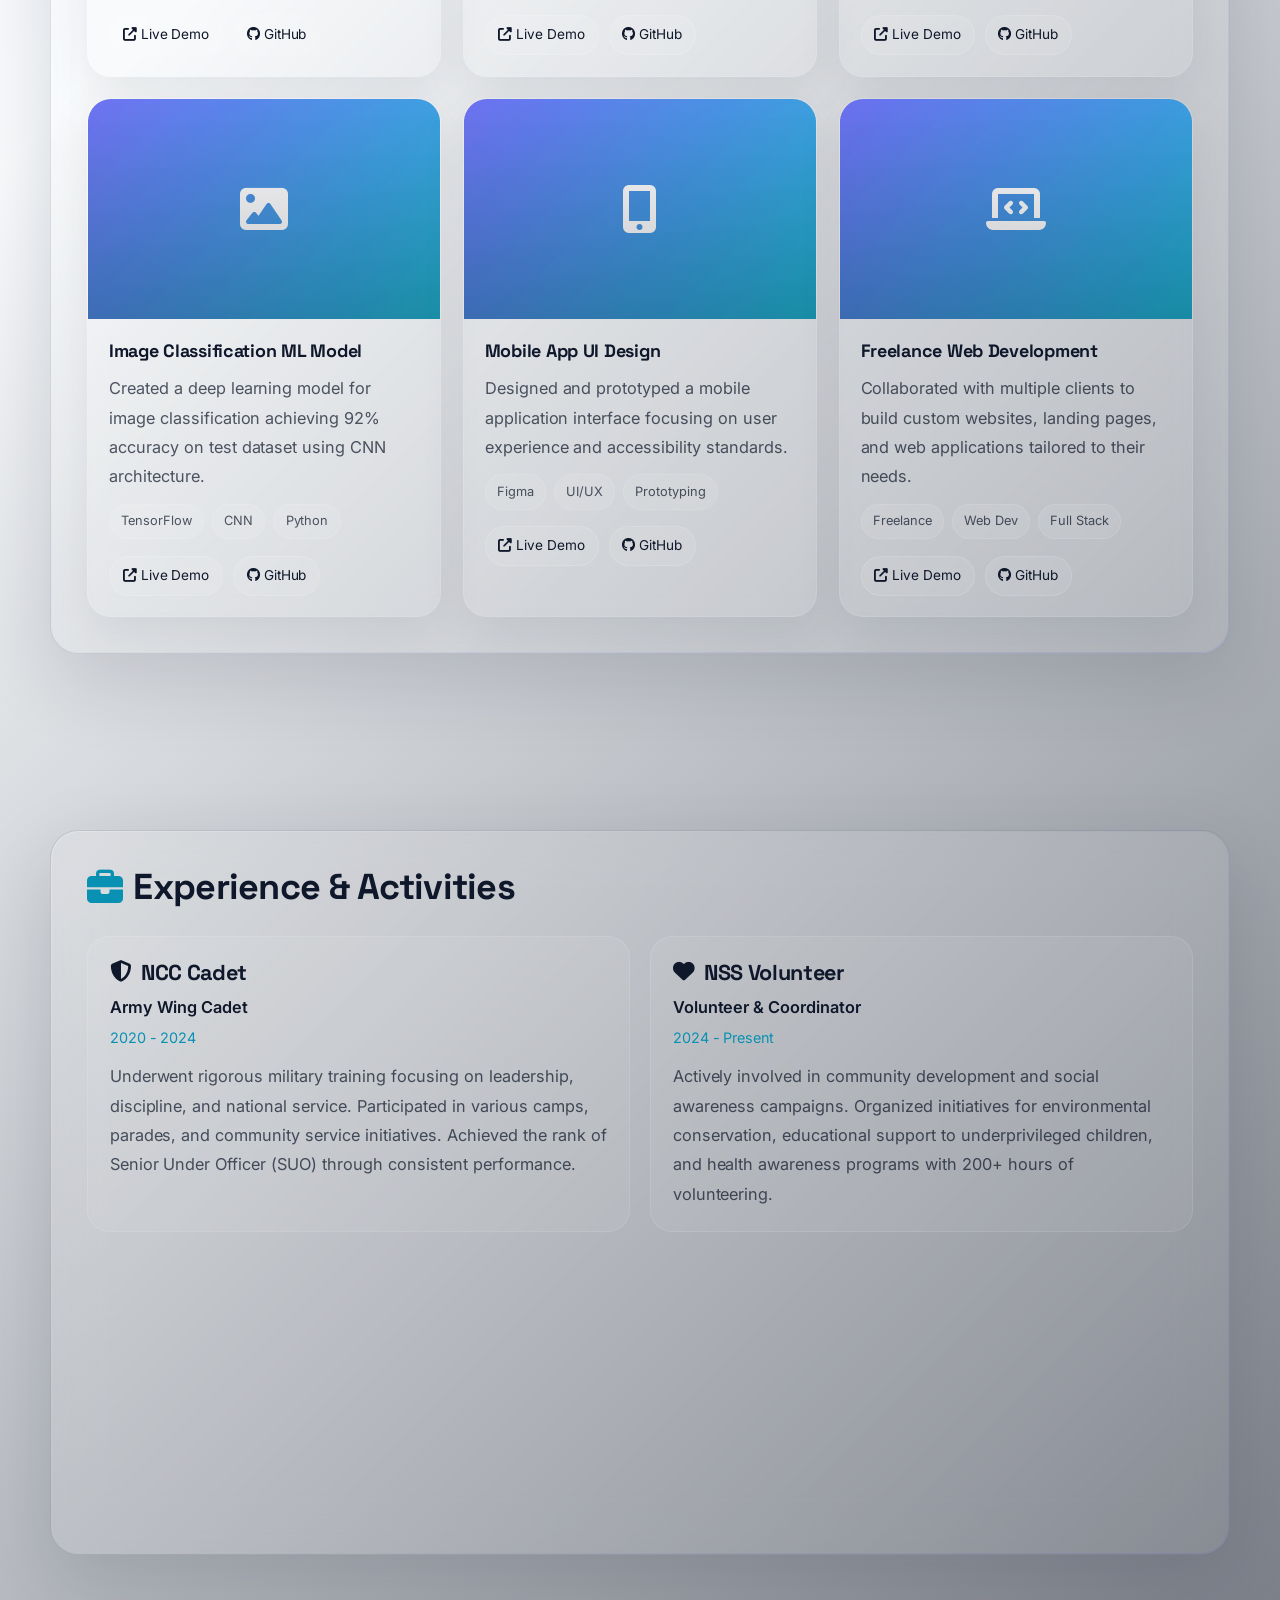
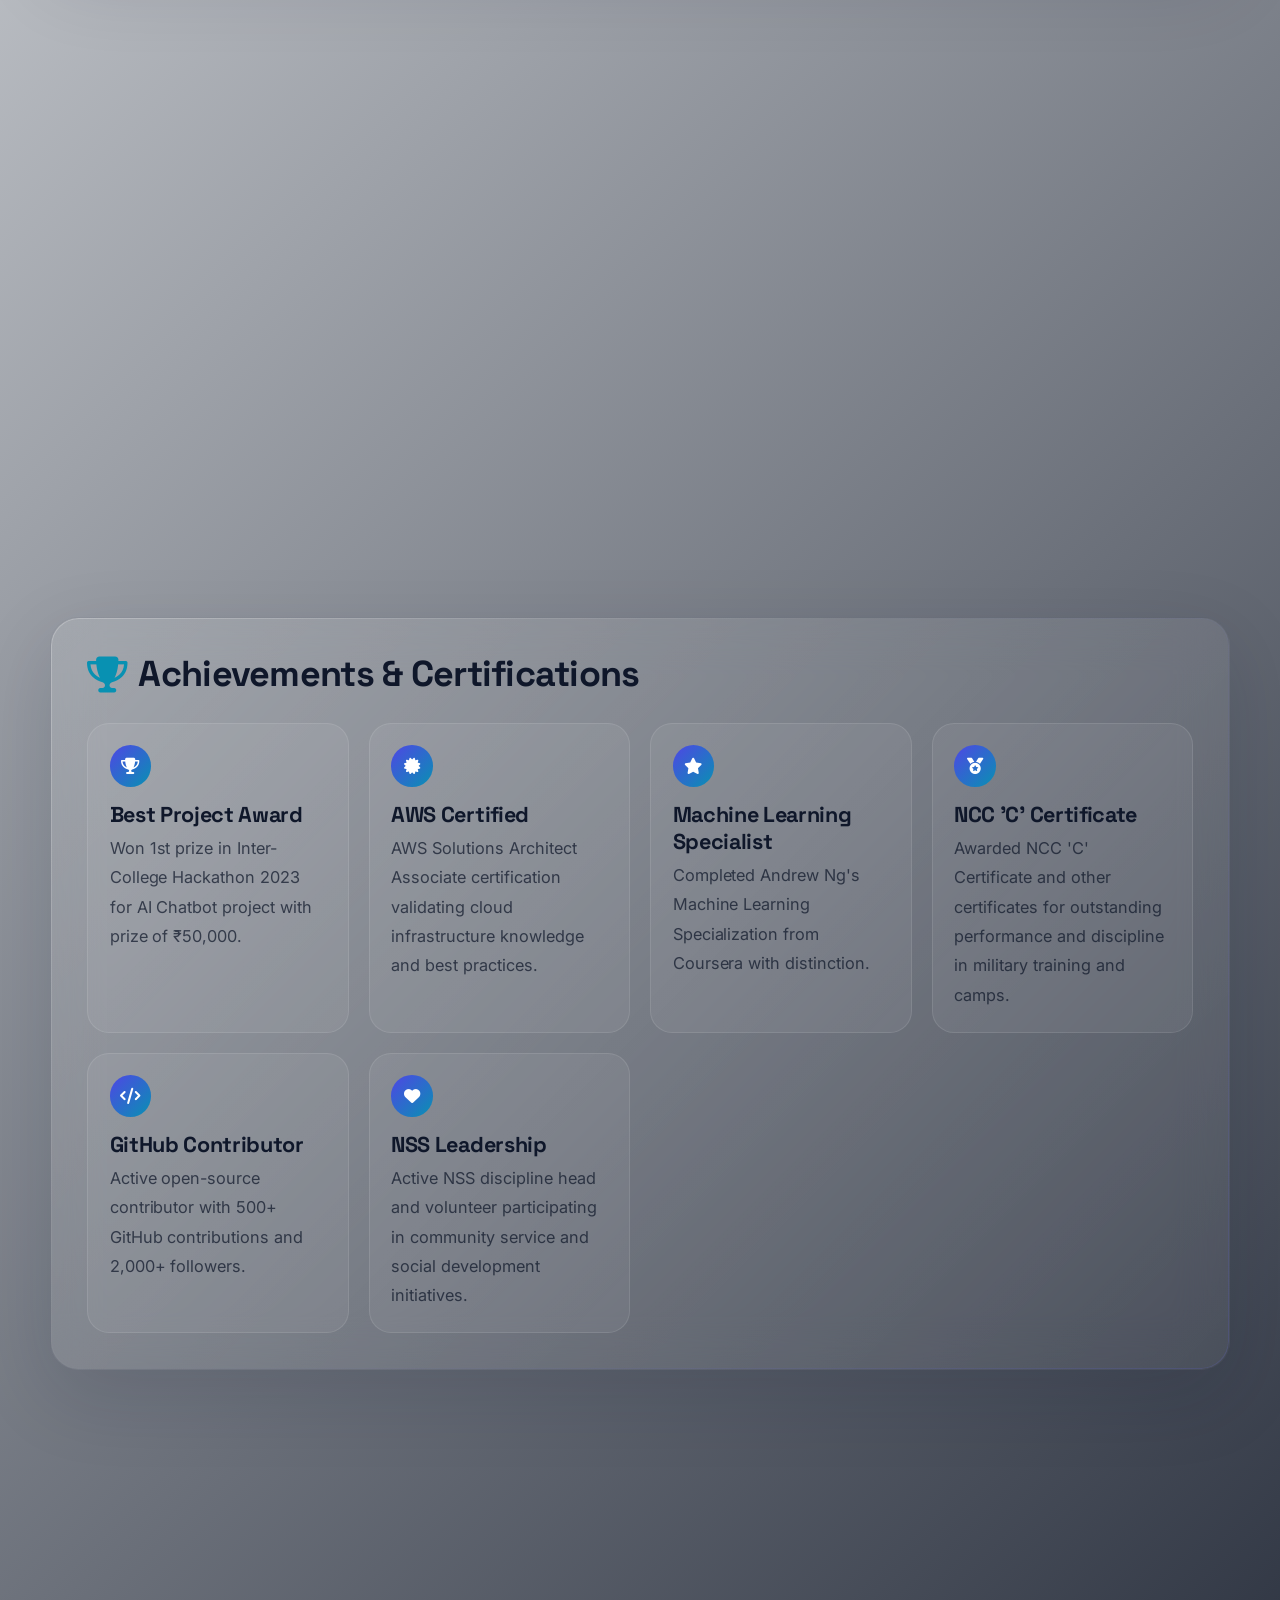
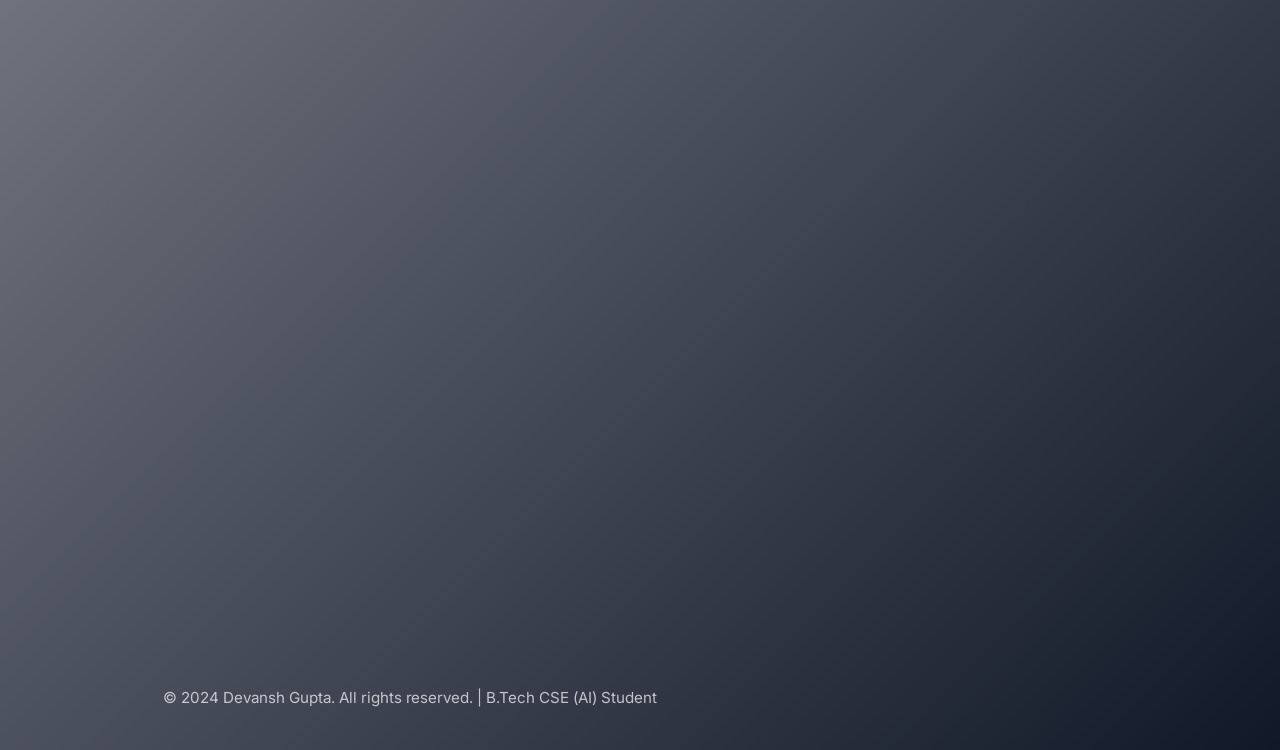
==== commit 4461d228: "cssfile" ====
--- a/index.html
+++ b/index.html
@@ -6,1095 +6,7 @@
     <meta name="viewport" content="width=device-width, initial-scale=1.0">
     <title>Portfolio - Full Stack Developer</title>
     <link rel="stylesheet" href="https://cdnjs.cloudflare.com/ajax/libs/font-awesome/6.4.0/css/all.min.css">
-    <style>
-        @import url('https://fonts.googleapis.com/css2?family=Inter:wght@400;500;600;700;800&family=Space+Grotesk:wght@500;700&display=swap');
-
-        /* ===== Base Reset & Theme Tokens ===== */
-        * {
-            margin: 0;
-            padding: 0;
-            box-sizing: border-box;
-        }
-
-        :root {
-            --primary-color: #6366F1;
-            --secondary-color: #8B5CF6;
-            --accent-color: #06B6D4;
-            --bg-color: #0F172A;
-            --bg-deep: #020617;
-            --glass-bg: rgba(255, 255, 255, 0.08);
-            --glass-border: rgba(255, 255, 255, 0.15);
-            --text-main: #F8FAFC;
-            --text-muted: rgba(248, 250, 252, 0.75);
-            --shadow-xl: 0 25px 80px rgba(2, 6, 23, 0.45);
-            --shadow-md: 0 15px 45px rgba(15, 23, 42, 0.25);
-            --transition: all 0.35s ease;
-            --gradient-from: rgba(255, 255, 255, 0.98);
-            --gradient-to: rgba(198, 240, 255, 0.92);
-            --gradient-from-dark: rgba(199, 210, 254, 1);
-            --gradient-to-dark: rgba(6, 182, 212, 1);
-            --font-heading: 'Space Grotesk', 'Inter', 'Segoe UI', sans-serif;
-            --font-body: 'Inter', 'Segoe UI', system-ui, -apple-system, BlinkMacSystemFont, sans-serif;
-            --font-weight-regular: 400;
-            --font-weight-medium: 500;
-            --font-weight-semibold: 600;
-            --font-weight-bold: 700;
-            --font-weight-extrabold: 800;
-            --text-xs: clamp(0.75rem, 0.71rem + 0.18vw, 0.82rem);
-            --text-sm: clamp(0.88rem, 0.83rem + 0.2vw, 0.95rem);
-            --text-base: clamp(0.96rem, 0.92rem + 0.22vw, 1.02rem);
-            --text-lg: clamp(1.05rem, 1rem + 0.24vw, 1.12rem);
-            --text-xl: clamp(1.2rem, 1.08rem + 0.45vw, 1.35rem);
-            --text-2xl: clamp(1.43rem, 1.25rem + 0.72vw, 1.72rem);
-            --text-3xl: clamp(1.8rem, 1.52rem + 1.06vw, 2.25rem);
-            --text-4xl: clamp(2.15rem, 1.8rem + 1.55vw, 2.95rem);
-            --text-5xl: clamp(3rem, 2.4rem + 2.6vw, 4.7rem);
-            --leading-tight: 1.05;
-            --leading-snug: 1.25;
-            --leading-normal: 1.6;
-            --leading-relaxed: 1.8;
-            --tracking-tight: -0.03em;
-            --tracking-normal: -0.01em;
-            --tracking-wide: 0.14em;
-        }
-
-        body:not(.dark-mode) {
-            --primary-color: #4F46E5;
-            --secondary-color: #9333EA;
-            --accent-color: #0891B2;
-            --bg-color: #F8FAFC;
-            --bg-deep: #E2E8F0;
-            --glass-bg: rgba(255, 255, 255, 0.92);
-            --glass-border: rgba(15, 23, 42, 0.12);
-            --text-main: #0F172A;
-            --text-muted: rgba(15, 23, 42, 0.72);
-            --shadow-xl: 0 25px 80px rgba(15, 23, 42, 0.14);
-            --shadow-md: 0 15px 45px rgba(15, 23, 42, 0.08);
-            --gradient-from: rgba(30, 41, 59, 1);
-            --gradient-to: rgba(6, 182, 212, 0.9);
-        }
-
-        body.dark-mode {
-            --text-main: #F8FAFC;
-            --text-muted: rgba(248, 250, 252, 0.74);
-            --gradient-from: var(--gradient-from-dark);
-            --gradient-to: var(--gradient-to-dark);
-        }
-
-        html {
-            scroll-behavior: smooth;
-        }
-
-        body {
-            font-family: var(--font-body);
-            font-size: var(--text-base);
-            font-weight: var(--font-weight-regular);
-            line-height: var(--leading-relaxed);
-            letter-spacing: -0.001em;
-            color: var(--text-main);
-            text-rendering: optimizeLegibility;
-            -webkit-font-smoothing: antialiased;
-            background:
-                radial-gradient(circle at top left, rgba(99, 102, 241, 0.22), transparent 28%),
-                radial-gradient(circle at 80% 0%, rgba(6, 182, 212, 0.16), transparent 24%),
-                linear-gradient(135deg, var(--bg-deep) 0%, var(--bg-color) 40%, #111827 100%);
-            min-height: 100vh;
-            overflow-x: hidden;
-            transition: var(--transition);
-        }
-
-        body::before,
-        body::after {
-            content: '';
-            position: fixed;
-            width: 360px;
-            height: 360px;
-            border-radius: 50%;
-            filter: blur(100px);
-            opacity: 0.22;
-            pointer-events: none;
-            z-index: -2;
-            animation: floatBlob 12s ease-in-out infinite alternate;
-        }
-
-        body::before {
-            top: -90px;
-            left: -100px;
-            background: var(--primary-color);
-        }
-
-        body::after {
-            bottom: -110px;
-            right: -90px;
-            background: var(--accent-color);
-            animation-duration: 16s;
-        }
-
-        ::selection {
-            background: rgba(99, 102, 241, 0.35);
-            color: white;
-        }
-
-        /* ===== Layout Utilities ===== */
-        .container {
-            width: min(1180px, calc(100% - 2rem));
-            margin: 0 auto;
-        }
-
-        section {
-            padding: 5.5rem 0;
-            position: relative;
-        }
-
-        section[id] {
-            scroll-margin-top: 110px;
-        }
-
-        /* ===== Navigation ===== */
-        nav {
-            position: fixed;
-            top: 1rem;
-            left: 50%;
-            transform: translateX(-50%);
-            width: min(1120px, calc(100% - 1.25rem));
-            z-index: 1000;
-            padding: 0.85rem 1.2rem;
-            border-radius: 999px;
-            background: rgba(15, 23, 42, 0.62);
-            border: 1px solid var(--glass-border);
-            backdrop-filter: blur(22px);
-            box-shadow: 0 12px 40px rgba(2, 6, 23, 0.24);
-            transition: var(--transition);
-        }
-
-        nav.scrolled {
-            top: 0.75rem;
-            background: rgba(15, 23, 42, 0.82);
-            box-shadow: 0 18px 60px rgba(2, 6, 23, 0.34);
-        }
-
-        nav .container {
-            display: flex;
-            justify-content: space-between;
-            align-items: center;
-            width: 100%;
-        }
-
-        nav .logo {
-            text-decoration: none;
-            color: var(--text-main);
-            font-size: 0.95rem;
-            font-weight: var(--font-weight-bold);
-            letter-spacing: var(--tracking-wide);
-            text-transform: uppercase;
-            font-family: var(--font-heading);
-        }
-
-        nav .logo span {
-            background: linear-gradient(135deg, var(--primary-color), var(--accent-color));
-            -webkit-background-clip: text;
-            -webkit-text-fill-color: transparent;
-            background-clip: text;
-        }
-
-        nav ul {
-            display: flex;
-            gap: 0.2rem;
-            list-style: none;
-        }
-
-        nav a {
-            text-decoration: none;
-            color: var(--text-muted);
-            font-size: var(--text-sm);
-            font-weight: var(--font-weight-medium);
-            letter-spacing: -0.01em;
-            padding: 0.55rem 0.8rem;
-            border-radius: 999px;
-            position: relative;
-            transition: var(--transition);
-        }
-
-        nav a::after {
-            content: '';
-            position: absolute;
-            left: 0.8rem;
-            bottom: 0.22rem;
-            width: 0;
-            height: 2px;
-            border-radius: 999px;
-            background: linear-gradient(90deg, var(--primary-color), var(--accent-color));
-            transition: width 0.3s ease;
-        }
-
-        nav a:hover,
-        nav a.active {
-            color: var(--text-main);
-        }
-
-        nav a:hover::after,
-        nav a.active::after {
-            width: calc(100% - 1.6rem);
-        }
-
-        .nav-right {
-            display: flex;
-            align-items: center;
-            gap: 0.75rem;
-        }
-
-        .theme-toggle {
-            width: 44px;
-            height: 44px;
-            border: 1px solid var(--glass-border);
-            border-radius: 50%;
-            background: var(--glass-bg);
-            color: var(--text-main);
-            display: grid;
-            place-items: center;
-            cursor: pointer;
-            transition: var(--transition);
-            box-shadow: inset 0 1px 0 rgba(255, 255, 255, 0.18);
-        }
-
-        .theme-toggle:hover {
-            transform: translateY(-3px) scale(1.02);
-            box-shadow: 0 10px 28px rgba(99, 102, 241, 0.2);
-        }
-
-        /* ===== Hero ===== */
-        .hero {
-            min-height: 100vh;
-            display: grid;
-            place-items: center;
-            padding-top: 8rem;
-            position: relative;
-        }
-
-        .hero-content {
-            width: min(100%, 760px);
-            text-align: center;
-            padding: 3rem 2rem;
-            border-radius: 32px;
-            border: 1px solid var(--glass-border);
-            background: linear-gradient(135deg, rgba(255, 255, 255, 0.17), rgba(255, 255, 255, 0.06));
-            backdrop-filter: blur(24px);
-            box-shadow: var(--shadow-xl);
-            position: relative;
-            overflow: hidden;
-            transform: perspective(1200px);
-            transition: var(--transition);
-        }
-
-        .hero-content::before {
-            content: '';
-            position: absolute;
-            inset: 0;
-            background: radial-gradient(circle at top left, rgba(255, 255, 255, 0.16), transparent 45%);
-            pointer-events: none;
-        }
-
-        .hero-badge {
-            display: inline-flex;
-            align-items: center;
-            gap: 0.5rem;
-            padding: 0.5rem 0.95rem;
-            margin-bottom: 1.25rem;
-            border-radius: 999px;
-            background: rgba(255, 255, 255, 0.1);
-            border: 1px solid rgba(255, 255, 255, 0.15);
-            color: var(--text-main);
-            font-size: var(--text-sm);
-            font-weight: var(--font-weight-semibold);
-            letter-spacing: -0.01em;
-        }
-
-        .hero h1 {
-            font-family: var(--font-heading);
-            font-size: var(--text-5xl);
-            line-height: var(--leading-tight);
-            letter-spacing: var(--tracking-tight);
-            margin-bottom: 1rem;
-            font-weight: var(--font-weight-extrabold);
-        }
-
-        .gradient-text {
-            background: linear-gradient(135deg, var(--gradient-from), var(--gradient-to));
-            -webkit-background-clip: text;
-            -webkit-text-fill-color: transparent;
-            background-clip: text;
-            filter: drop-shadow(0 2px 0 rgba(0, 0, 0, 0.06));
-        }
-
-        .hero .tagline {
-            font-size: var(--text-lg);
-            color: var(--text-muted);
-            margin-bottom: 2rem;
-            max-width: 42rem;
-            margin-left: auto;
-            margin-right: auto;
-            line-height: 1.7;
-        }
-
-        .hero-content {
-            width: min(100%, 760px);
-            text-align: center;
-            padding: 3rem 2rem;
-            border-radius: 32px;
-            border: 1px solid var(--glass-border);
-            /* use theme-aware glass background so light mode stays readable */
-            background: linear-gradient(135deg, var(--glass-bg), rgba(255, 255, 255, 0.02));
-            backdrop-filter: blur(24px);
-            box-shadow: var(--shadow-xl);
-            position: relative;
-            overflow: hidden;
-            transform: perspective(5000px);
-            transition: var(--transition);
-        }
-
-        .btn {
-            display: inline-flex;
-            align-items: center;
-            justify-content: center;
-            gap: 0.5rem;
-            border: 1px solid var(--glass-border);
-            border-radius: 999px;
-            padding: 0.9rem 1.45rem;
-            font-size: var(--text-sm);
-            font-weight: var(--font-weight-semibold);
-            letter-spacing: -0.01em;
-            text-decoration: none;
-            color: var(--text-main);
-            cursor: pointer;
-            transition: var(--transition);
-            position: relative;
-            overflow: hidden;
-            box-shadow: inset 0 1px 0 rgba(255, 255, 255, 0.16);
-        }
-
-        .btn::before {
-            content: '';
-            position: absolute;
-            inset: 0;
-            background: linear-gradient(120deg, transparent 0%, rgba(255, 255, 255, 0.16) 50%, transparent 100%);
-            transform: translateX(-120%);
-            transition: transform 0.6s ease;
-        }
-
-        .btn:hover::before {
-            transform: translateX(200%);
-        }
-
-        .btn:hover {
-            transform: translateY(-4px) scale(1.01);
-            box-shadow: 0 18px 36px rgba(99, 102, 241, 0.22);
-        }
-
-        .btn-primary {
-            background: linear-gradient(135deg, var(--primary-color), var(--secondary-color));
-        }
-
-        .btn-secondary {
-            background: rgba(255, 255, 255, 0.08);
-        }
-
-        /* ===== Glass Panels ===== */
-        .glass-panel {
-            padding: 2.25rem;
-            border-radius: 28px;
-            border: 1px solid var(--glass-border);
-            background: linear-gradient(135deg, rgba(255, 255, 255, 0.12), rgba(255, 255, 255, 0.05));
-            backdrop-filter: blur(24px);
-            box-shadow: var(--shadow-xl);
-            position: relative;
-            overflow: hidden;
-        }
-
-        .glass-panel::before {
-            content: '';
-            position: absolute;
-            inset: 0;
-            border-radius: inherit;
-            padding: 1px;
-            background: linear-gradient(135deg, rgba(255, 255, 255, 0.24), transparent 42%, rgba(99, 102, 241, 0.18));
-            -webkit-mask: linear-gradient(#fff 0 0) content-box, linear-gradient(#fff 0 0);
-            -webkit-mask-composite: xor;
-            mask: linear-gradient(#fff 0 0) content-box, linear-gradient(#fff 0 0);
-            mask-composite: exclude;
-            pointer-events: none;
-        }
-
-        section h2 {
-            display: flex;
-            align-items: center;
-            gap: 0.7rem;
-            font-family: var(--font-heading);
-            font-size: var(--text-3xl);
-            font-weight: var(--font-weight-bold);
-            letter-spacing: -0.02em;
-            line-height: 1.15;
-            margin-bottom: 1.7rem;
-        }
-
-        section h2 i {
-            color: var(--accent-color);
-        }
-
-        section p {
-            color: var(--text-muted);
-        }
-
-        h1,
-        h2,
-        h3,
-        h4,
-        h5,
-        h6 {
-            font-family: var(--font-heading);
-            color: var(--text-main);
-            letter-spacing: -0.02em;
-        }
-
-        p,
-        li,
-        .contact-item p,
-        .project-content p,
-        .experience-item p,
-        .education-card p,
-        .achievement-card p {
-            font-size: var(--text-base);
-            line-height: var(--leading-relaxed);
-            max-width: 72ch;
-        }
-
-        ul,
-        ol {
-            padding-left: 1.2rem;
-        }
-
-        li {
-            margin-bottom: 0.55rem;
-        }
-
-        .about-text h3,
-        .skill-category h3,
-        .project-content h3,
-        .experience-item h3,
-        .education-card strong,
-        .achievement-card h3,
-        .contact-info h3 {
-            font-family: var(--font-heading);
-            font-size: var(--text-xl);
-            font-weight: var(--font-weight-bold);
-            line-height: 1.25;
-            letter-spacing: -0.015em;
-        }
-
-        .strength-item strong,
-        .skill-tag,
-        .tech-badge,
-        .project-actions a,
-        .progress-meta,
-        .contact-item a,
-        .social-icon,
-        .form-group label,
-        footer p {
-            font-size: var(--text-sm);
-            line-height: 1.6;
-        }
-
-        /* ===== About ===== */
-        .about-content {
-            display: grid;
-            grid-template-columns: 1.05fr 0.95fr;
-            gap: 2rem;
-            align-items: center;
-        }
-
-        .about-text h3 {
-            font-size: 1.25rem;
-            margin-bottom: 0.9rem;
-            color: var(--text-main);
-        }
-
-        .about-text p {
-            margin-bottom: 0.95rem;
-        }
-
-        .strengths {
-            display: grid;
-            grid-template-columns: repeat(2, minmax(0, 1fr));
-            gap: 1rem;
-            margin-top: 1.4rem;
-        }
-
-        .strength-item {
-            display: flex;
-            align-items: center;
-            gap: 0.65rem;
-            padding: 0.95rem 1rem;
-            border-radius: 16px;
-            background: rgba(255, 255, 255, 0.06);
-            border: 1px solid rgba(255, 255, 255, 0.1);
-            transition: var(--transition);
-        }
-
-        .strength-item:hover {
-            transform: translateY(-4px);
-            border-color: rgba(99, 102, 241, 0.34);
-            box-shadow: 0 12px 28px rgba(99, 102, 241, 0.14);
-        }
-
-        .strength-item i {
-            color: var(--accent-color);
-        }
-
-        .about-image .image-shell {
-            border-radius: 24px;
-            overflow: hidden;
-            aspect-ratio: 4 / 5;
-            border: 1px solid var(--glass-border);
-            box-shadow: var(--shadow-md);
-        }
-
-        .about-image img {
-            width: 100%;
-            height: 100%;
-            object-fit: cover;
-            display: block;
-        }
-
-        /* ===== Skills ===== */
-        .skills-grid {
-            display: grid;
-            grid-template-columns: repeat(auto-fit, minmax(260px, 1fr));
-            gap: 1.35rem;
-        }
-
-        .skill-category {
-            padding: 1.45rem;
-            border-radius: 22px;
-            background: rgba(255, 255, 255, 0.06);
-            border: 1px solid rgba(255, 255, 255, 0.1);
-            transition: var(--transition);
-            position: relative;
-            overflow: hidden;
-        }
-
-        .skill-category:hover {
-            transform: translateY(-8px);
-            border-color: rgba(99, 102, 241, 0.34);
-            box-shadow: 0 18px 45px rgba(99, 102, 241, 0.18);
-        }
-
-        .skill-category h3 {
-            display: flex;
-            align-items: center;
-            gap: 0.65rem;
-            color: var(--text-main);
-            margin-bottom: 1rem;
-        }
-
-        .skill-icon {
-            width: 2.35rem;
-            height: 2.35rem;
-            border-radius: 50%;
-            display: grid;
-            place-items: center;
-            background: linear-gradient(135deg, var(--primary-color), var(--accent-color));
-            box-shadow: 0 8px 20px rgba(6, 182, 212, 0.2);
-        }
-
-        .skill-tags {
-            display: flex;
-            flex-wrap: wrap;
-            gap: 0.6rem;
-            margin-bottom: 1rem;
-        }
-
-        .skill-tag {
-            padding: 0.45rem 0.8rem;
-            border-radius: 999px;
-            background: rgba(255, 255, 255, 0.08);
-            color: var(--text-main);
-            font-size: 0.9rem;
-            border: 1px solid rgba(255, 255, 255, 0.1);
-            transition: var(--transition);
-        }
-
-        .skill-tag:hover {
-            transform: translateY(-2px);
-            background: rgba(255, 255, 255, 0.12);
-        }
-
-        .progress-list {
-            display: grid;
-            gap: 0.7rem;
-            margin-top: 0.7rem;
-        }
-
-        .progress-row {
-            display: grid;
-            gap: 0.35rem;
-        }
-
-        .progress-meta {
-            display: flex;
-            justify-content: space-between;
-            color: var(--text-muted);
-            font-size: 0.9rem;
-        }
-
-        .progress-bar {
-            height: 8px;
-            border-radius: 999px;
-            background: rgba(255, 255, 255, 0.12);
-            overflow: hidden;
-        }
-
-        .progress-bar span {
-            display: block;
-            height: 100%;
-            width: 0;
-            border-radius: inherit;
-            background: linear-gradient(90deg, var(--primary-color), var(--accent-color));
-            animation: growBar 1.2s ease forwards;
-        }
-
-        /* ===== Projects ===== */
-        .projects-grid {
-            display: grid;
-            grid-template-columns: repeat(auto-fit, minmax(280px, 1fr));
-            gap: 1.35rem;
-        }
-
-        .project-card {
-            border-radius: 24px;
-            overflow: hidden;
-            background: rgba(255, 255, 255, 0.06);
-            border: 1px solid rgba(255, 255, 255, 0.1);
-            box-shadow: var(--shadow-md);
-            transition: var(--transition);
-            position: relative;
-        }
-
-        .project-card:hover {
-            transform: translateY(-10px);
-            border-color: rgba(255, 255, 255, 0.24);
-            box-shadow: 0 24px 50px rgba(2, 6, 23, 0.28);
-        }
-
-        .project-image {
-            height: 220px;
-            display: grid;
-            place-items: center;
-            font-size: 3rem;
-            color: white;
-            background: linear-gradient(135deg, rgba(99, 102, 241, 0.92), rgba(6, 182, 212, 0.88));
-            position: relative;
-            transition: transform 0.4s ease;
-        }
-
-        .project-image::after {
-            content: '';
-            position: absolute;
-            inset: 0;
-            background: linear-gradient(180deg, transparent 0%, rgba(2, 6, 23, 0.25) 100%);
-            transition: var(--transition);
-        }
-
-        .project-card:hover .project-image {
-            transform: scale(1.04);
-        }
-
-        .project-card:hover .project-image::after {
-            opacity: 0.8;
-        }
-
-        .project-content {
-            padding: 1.3rem;
-            display: grid;
-            gap: 0.75rem;
-        }
-
-        .project-content h3 {
-            color: var(--text-main);
-            font-size: 1.12rem;
-        }
-
-        .project-tech {
-            display: flex;
-            flex-wrap: wrap;
-            gap: 0.5rem;
-        }
-
-        .tech-badge {
-            padding: 0.4rem 0.7rem;
-            border-radius: 999px;
-            background: rgba(255, 255, 255, 0.08);
-            color: var(--text-muted);
-            font-size: 0.8rem;
-            border: 1px solid rgba(255, 255, 255, 0.1);
-        }
-
-        .project-actions {
-            display: flex;
-            flex-wrap: wrap;
-            gap: 0.6rem;
-            margin-top: 0.3rem;
-        }
-
-        .project-actions a {
-            text-decoration: none;
-            color: var(--text-main);
-            padding: 0.5rem 0.8rem;
-            border-radius: 999px;
-            background: rgba(255, 255, 255, 0.08);
-            border: 1px solid rgba(255, 255, 255, 0.12);
-            transition: var(--transition);
-            font-size: 0.85rem;
-        }
-
-        .project-actions a:hover {
-            transform: translateY(-3px);
-            background: rgba(255, 255, 255, 0.14);
-        }
-
-        /* ===== Experience & Education ===== */
-        .experience-grid,
-        .education-grid {
-            display: grid;
-            grid-template-columns: repeat(2, minmax(0, 1fr));
-            gap: 1.25rem;
-        }
-
-        .experience-item,
-        .education-card {
-            padding: 1.35rem;
-            border-radius: 22px;
-            background: rgba(255, 255, 255, 0.06);
-            border: 1px solid rgba(255, 255, 255, 0.1);
-            transition: var(--transition);
-            position: relative;
-            overflow: hidden;
-        }
-
-        .experience-item:hover,
-        .education-card:hover {
-            transform: translateY(-6px);
-            border-color: rgba(99, 102, 241, 0.34);
-            box-shadow: 0 16px 36px rgba(99, 102, 241, 0.16);
-        }
-
-        .experience-item h3,
-        .education-card strong {
-            display: flex;
-            align-items: center;
-            gap: 0.6rem;
-            color: var(--text-main);
-            margin-bottom: 0.45rem;
-        }
-
-        .experience-item .role {
-            font-weight: 600;
-            margin-bottom: 0.2rem;
-        }
-
-        .experience-item .duration {
-            color: var(--accent-color);
-            font-size: 0.9rem;
-            margin-bottom: 0.7rem;
-        }
-
-        /* ===== Achievements ===== */
-        .achievements-grid {
-            display: grid;
-            grid-template-columns: repeat(auto-fit, minmax(220px, 1fr));
-            gap: 1.25rem;
-        }
-
-        .achievement-card {
-            padding: 1.35rem;
-            border-radius: 22px;
-            text-align: left;
-            background: rgba(255, 255, 255, 0.06);
-            border: 1px solid rgba(255, 255, 255, 0.1);
-            transition: var(--transition);
-        }
-
-        .achievement-card:hover {
-            transform: translateY(-6px);
-            border-color: rgba(99, 102, 241, 0.34);
-            box-shadow: 0 16px 36px rgba(99, 102, 241, 0.16);
-        }
-
-        .achievement-icon {
-            width: 2.6rem;
-            height: 2.6rem;
-            border-radius: 50%;
-            display: grid;
-            place-items: center;
-            color: white;
-            background: linear-gradient(135deg, var(--primary-color), var(--accent-color));
-            margin-bottom: 0.9rem;
-        }
-
-        .achievement-card h3 {
-            color: var(--text-main);
-            margin-bottom: 0.35rem;
-        }
-
-        /* ===== Contact ===== */
-        .contact-content {
-            display: grid;
-            grid-template-columns: 0.95fr 1.05fr;
-            gap: 1.35rem;
-        }
-
-        .contact-info,
-        .contact-form {
-            padding: 1.35rem;
-            border-radius: 22px;
-            background: rgba(255, 255, 255, 0.06);
-            border: 1px solid rgba(255, 255, 255, 0.1);
-        }
-
-        .contact-item {
-            display: flex;
-            align-items: flex-start;
-            gap: 0.8rem;
-            padding: 0.7rem 0;
-        }
-
-        .contact-item i {
-            width: 44px;
-            height: 44px;
-            border-radius: 50%;
-            display: grid;
-            place-items: center;
-            background: rgba(255, 255, 255, 0.1);
-            color: var(--text-main);
-            flex-shrink: 0;
-        }
-
-        .contact-item a {
-            color: var(--text-main);
-            text-decoration: none;
-        }
-
-        .social-links {
-            display: flex;
-            flex-wrap: wrap;
-            gap: 0.7rem;
-            margin-top: 1rem;
-        }
-
-        .social-icon {
-            width: 44px;
-            height: 44px;
-            border-radius: 50%;
-            display: grid;
-            place-items: center;
-            color: var(--text-main);
-            text-decoration: none;
-            background: rgba(255, 255, 255, 0.08);
-            border: 1px solid rgba(255, 255, 255, 0.12);
-            transition: var(--transition);
-        }
-
-        .social-icon:hover {
-            transform: translateY(-4px);
-            background: rgba(255, 255, 255, 0.14);
-        }
-
-        .contact-form {
-            display: grid;
-            gap: 1rem;
-        }
-
-        .form-group {
-            position: relative;
-        }
-
-        .form-group label {
-            position: absolute;
-            left: 1rem;
-            top: 50%;
-            transform: translateY(-50%);
-            color: rgba(255, 255, 255, 0.72);
-            transition: var(--transition);
-            pointer-events: none;
-            background: transparent;
-        }
-
-        .form-group input,
-        .form-group textarea {
-            width: 100%;
-            padding: 1rem 1rem 0.85rem;
-            border-radius: 16px;
-            border: 1px solid rgba(255, 255, 255, 0.16);
-            background: rgba(255, 255, 255, 0.06);
-            color: var(--text-main);
-            font: inherit;
-            outline: none;
-            transition: var(--transition);
-        }
-
-        .form-group textarea {
-            min-height: 132px;
-            resize: vertical;
-        }
-
-        .form-group input::placeholder,
-        .form-group textarea::placeholder {
-            color: transparent;
-        }
-
-        .form-group input:focus,
-        .form-group textarea:focus {
-            border-color: rgba(99, 102, 241, 0.5);
-            box-shadow: 0 0 0 3px rgba(99, 102, 241, 0.18);
-            background: rgba(255, 255, 255, 0.09);
-        }
-
-        .form-group input:focus+label,
-        .form-group input:not(:placeholder-shown)+label,
-        .form-group textarea:focus+label,
-        .form-group textarea:not(:placeholder-shown)+label {
-            top: 0;
-            transform: translateY(-50%) scale(0.95);
-            background: rgba(15, 23, 42, 0.95);
-            color: var(--accent-color);
-            padding: 0 0.25rem;
-        }
-
-        .btn-submit {
-            padding: 0.9rem 1rem;
-            border: none;
-            border-radius: 999px;
-            background: linear-gradient(135deg, var(--primary-color), var(--accent-color));
-            color: white;
-            font-weight: 600;
-            cursor: pointer;
-            transition: var(--transition);
-            box-shadow: 0 10px 24px rgba(6, 182, 212, 0.2);
-        }
-
-        .btn-submit:hover {
-            transform: translateY(-3px);
-            box-shadow: 0 14px 28px rgba(99, 102, 241, 0.24);
-        }
-
-        /* ===== Footer ===== */
-        footer {
-            padding: 2rem 0 2.5rem;
-            text-align: center;
-            color: rgba(248, 250, 252, 0.72);
-        }
-
-        /* ===== Scroll Reveal ===== */
-        .reveal {
-            opacity: 0;
-            transform: translateY(28px);
-            transition: opacity 0.8s ease, transform 0.8s ease;
-        }
-
-        .reveal.is-visible {
-            opacity: 1;
-            transform: translateY(0);
-        }
-
-        /* ===== Responsive ===== */
-        @media (max-width: 900px) {
-
-            .about-content,
-            .contact-content {
-                grid-template-columns: 1fr;
-            }
-
-            .experience-grid,
-            .education-grid {
-                grid-template-columns: 1fr;
-            }
-        }
-
-        @media (max-width: 768px) {
-            nav ul {
-                display: none;
-            }
-
-            .hero {
-                padding-top: 7.2rem;
-            }
-
-            .hero-content {
-                padding: 2.2rem 1.15rem;
-            }
-
-            .hero-buttons {
-                flex-direction: column;
-            }
-
-            .strengths {
-                grid-template-columns: 1fr;
-            }
-
-            .skills-grid,
-            .projects-grid,
-            .achievements-grid {
-                grid-template-columns: 1fr;
-            }
-        }
-
-        @media (max-width: 480px) {
-            .container {
-                width: calc(100% - 1.2rem);
-            }
-
-            .glass-panel {
-                padding: 1.4rem;
-            }
-
-            .hero h1 {
-                font-size: 2.25rem;
-            }
-
-            .btn {
-                width: 100%;
-            }
-
-            .project-actions {
-                flex-direction: column;
-            }
-        }
-
-        /* ===== Animations ===== */
-        @keyframes floatBlob {
-            0% {
-                transform: translate3d(0, 0, 0) scale(1);
-            }
-
-            100% {
-                transform: translate3d(24px, -30px, 0) scale(1.06);
-            }
-        }
-
-        @keyframes growBar {
-            from {
-                width: 0;
-            }
-
-            to {
-                width: var(--bar-width);
-            }
-        }
-
-        .hero>.container {
-            display: flex;
-            justify-content: center;
-            align-items: center;
-        }
-    </style>
+   <link rel="stylesheet" href="website.css">
 </head>
 
 <body>
--- a/website.css
+++ b/website.css
@@ -0,0 +1,1088 @@
+ @import url('https://fonts.googleapis.com/css2?family=Inter:wght@400;500;600;700;800&family=Space+Grotesk:wght@500;700&display=swap');
+
+ /* ===== Base Reset & Theme Tokens ===== */
+ * {
+     margin: 0;
+     padding: 0;
+     box-sizing: border-box;
+ }
+
+ :root {
+     --primary-color: #6366F1;
+     --secondary-color: #8B5CF6;
+     --accent-color: #06B6D4;
+     --bg-color: #0F172A;
+     --bg-deep: #020617;
+     --glass-bg: rgba(255, 255, 255, 0.08);
+     --glass-border: rgba(255, 255, 255, 0.15);
+     --text-main: #F8FAFC;
+     --text-muted: rgba(248, 250, 252, 0.75);
+     --shadow-xl: 0 25px 80px rgba(2, 6, 23, 0.45);
+     --shadow-md: 0 15px 45px rgba(15, 23, 42, 0.25);
+     --transition: all 0.35s ease;
+     --gradient-from: rgba(255, 255, 255, 0.98);
+     --gradient-to: rgba(198, 240, 255, 0.92);
+     --gradient-from-dark: rgba(199, 210, 254, 1);
+     --gradient-to-dark: rgba(6, 182, 212, 1);
+     --font-heading: 'Space Grotesk', 'Inter', 'Segoe UI', sans-serif;
+     --font-body: 'Inter', 'Segoe UI', system-ui, -apple-system, BlinkMacSystemFont, sans-serif;
+     --font-weight-regular: 400;
+     --font-weight-medium: 500;
+     --font-weight-semibold: 600;
+     --font-weight-bold: 700;
+     --font-weight-extrabold: 800;
+     --text-xs: clamp(0.75rem, 0.71rem + 0.18vw, 0.82rem);
+     --text-sm: clamp(0.88rem, 0.83rem + 0.2vw, 0.95rem);
+     --text-base: clamp(0.96rem, 0.92rem + 0.22vw, 1.02rem);
+     --text-lg: clamp(1.05rem, 1rem + 0.24vw, 1.12rem);
+     --text-xl: clamp(1.2rem, 1.08rem + 0.45vw, 1.35rem);
+     --text-2xl: clamp(1.43rem, 1.25rem + 0.72vw, 1.72rem);
+     --text-3xl: clamp(1.8rem, 1.52rem + 1.06vw, 2.25rem);
+     --text-4xl: clamp(2.15rem, 1.8rem + 1.55vw, 2.95rem);
+     --text-5xl: clamp(3rem, 2.4rem + 2.6vw, 4.7rem);
+     --leading-tight: 1.05;
+     --leading-snug: 1.25;
+     --leading-normal: 1.6;
+     --leading-relaxed: 1.8;
+     --tracking-tight: -0.03em;
+     --tracking-normal: -0.01em;
+     --tracking-wide: 0.14em;
+ }
+
+ body:not(.dark-mode) {
+     --primary-color: #4F46E5;
+     --secondary-color: #9333EA;
+     --accent-color: #0891B2;
+     --bg-color: #F8FAFC;
+     --bg-deep: #E2E8F0;
+     --glass-bg: rgba(255, 255, 255, 0.92);
+     --glass-border: rgba(15, 23, 42, 0.12);
+     --text-main: #0F172A;
+     --text-muted: rgba(15, 23, 42, 0.72);
+     --shadow-xl: 0 25px 80px rgba(15, 23, 42, 0.14);
+     --shadow-md: 0 15px 45px rgba(15, 23, 42, 0.08);
+     --gradient-from: rgba(30, 41, 59, 1);
+     --gradient-to: rgba(6, 182, 212, 0.9);
+ }
+
+ body.dark-mode {
+     --text-main: #F8FAFC;
+     --text-muted: rgba(248, 250, 252, 0.74);
+     --gradient-from: var(--gradient-from-dark);
+     --gradient-to: var(--gradient-to-dark);
+ }
+
+ html {
+     scroll-behavior: smooth;
+ }
+
+ body {
+     font-family: var(--font-body);
+     font-size: var(--text-base);
+     font-weight: var(--font-weight-regular);
+     line-height: var(--leading-relaxed);
+     letter-spacing: -0.001em;
+     color: var(--text-main);
+     text-rendering: optimizeLegibility;
+     -webkit-font-smoothing: antialiased;
+     background:
+         radial-gradient(circle at top left, rgba(99, 102, 241, 0.22), transparent 28%),
+         radial-gradient(circle at 80% 0%, rgba(6, 182, 212, 0.16), transparent 24%),
+         linear-gradient(135deg, var(--bg-deep) 0%, var(--bg-color) 40%, #111827 100%);
+     min-height: 100vh;
+     overflow-x: hidden;
+     transition: var(--transition);
+ }
+
+ body::before,
+ body::after {
+     content: '';
+     position: fixed;
+     width: 360px;
+     height: 360px;
+     border-radius: 50%;
+     filter: blur(100px);
+     opacity: 0.22;
+     pointer-events: none;
+     z-index: -2;
+     animation: floatBlob 12s ease-in-out infinite alternate;
+ }
+
+ body::before {
+     top: -90px;
+     left: -100px;
+     background: var(--primary-color);
+ }
+
+ body::after {
+     bottom: -110px;
+     right: -90px;
+     background: var(--accent-color);
+     animation-duration: 16s;
+ }
+
+ ::selection {
+     background: rgba(99, 102, 241, 0.35);
+     color: white;
+ }
+
+ /* ===== Layout Utilities ===== */
+ .container {
+     width: min(1180px, calc(100% - 2rem));
+     margin: 0 auto;
+ }
+
+ section {
+     padding: 5.5rem 0;
+     position: relative;
+ }
+
+ section[id] {
+     scroll-margin-top: 110px;
+ }
+
+ /* ===== Navigation ===== */
+ nav {
+     position: fixed;
+     top: 1rem;
+     left: 50%;
+     transform: translateX(-50%);
+     width: min(1120px, calc(100% - 1.25rem));
+     z-index: 1000;
+     padding: 0.85rem 1.2rem;
+     border-radius: 999px;
+     background: rgba(15, 23, 42, 0.62);
+     border: 1px solid var(--glass-border);
+     backdrop-filter: blur(22px);
+     box-shadow: 0 12px 40px rgba(2, 6, 23, 0.24);
+     transition: var(--transition);
+ }
+
+ nav.scrolled {
+     top: 0.75rem;
+     background: rgba(15, 23, 42, 0.82);
+     box-shadow: 0 18px 60px rgba(2, 6, 23, 0.34);
+ }
+
+ nav .container {
+     display: flex;
+     justify-content: space-between;
+     align-items: center;
+     width: 100%;
+ }
+
+ nav .logo {
+     text-decoration: none;
+     color: var(--text-main);
+     font-size: 0.95rem;
+     font-weight: var(--font-weight-bold);
+     letter-spacing: var(--tracking-wide);
+     text-transform: uppercase;
+     font-family: var(--font-heading);
+ }
+
+ nav .logo span {
+     background: linear-gradient(135deg, var(--primary-color), var(--accent-color));
+     -webkit-background-clip: text;
+     -webkit-text-fill-color: transparent;
+     background-clip: text;
+ }
+
+ nav ul {
+     display: flex;
+     gap: 0.2rem;
+     list-style: none;
+ }
+
+ nav a {
+     text-decoration: none;
+     color: var(--text-muted);
+     font-size: var(--text-sm);
+     font-weight: var(--font-weight-medium);
+     letter-spacing: -0.01em;
+     padding: 0.55rem 0.8rem;
+     border-radius: 999px;
+     position: relative;
+     transition: var(--transition);
+ }
+
+ nav a::after {
+     content: '';
+     position: absolute;
+     left: 0.8rem;
+     bottom: 0.22rem;
+     width: 0;
+     height: 2px;
+     border-radius: 999px;
+     background: linear-gradient(90deg, var(--primary-color), var(--accent-color));
+     transition: width 0.3s ease;
+ }
+
+ nav a:hover,
+ nav a.active {
+     color: var(--text-main);
+ }
+
+ nav a:hover::after,
+ nav a.active::after {
+     width: calc(100% - 1.6rem);
+ }
+
+ .nav-right {
+     display: flex;
+     align-items: center;
+     gap: 0.75rem;
+ }
+
+ .theme-toggle {
+     width: 44px;
+     height: 44px;
+     border: 1px solid var(--glass-border);
+     border-radius: 50%;
+     background: var(--glass-bg);
+     color: var(--text-main);
+     display: grid;
+     place-items: center;
+     cursor: pointer;
+     transition: var(--transition);
+     box-shadow: inset 0 1px 0 rgba(255, 255, 255, 0.18);
+ }
+
+ .theme-toggle:hover {
+     transform: translateY(-3px) scale(1.02);
+     box-shadow: 0 10px 28px rgba(99, 102, 241, 0.2);
+ }
+
+ /* ===== Hero ===== */
+ .hero {
+     min-height: 100vh;
+     display: grid;
+     place-items: center;
+     padding-top: 8rem;
+     position: relative;
+ }
+
+ .hero-content {
+     width: min(100%, 760px);
+     text-align: center;
+     padding: 3rem 2rem;
+     border-radius: 32px;
+     border: 1px solid var(--glass-border);
+     background: linear-gradient(135deg, rgba(255, 255, 255, 0.17), rgba(255, 255, 255, 0.06));
+     backdrop-filter: blur(24px);
+     box-shadow: var(--shadow-xl);
+     position: relative;
+     overflow: hidden;
+     transform: perspective(1200px);
+     transition: var(--transition);
+ }
+
+ .hero-content::before {
+     content: '';
+     position: absolute;
+     inset: 0;
+     background: radial-gradient(circle at top left, rgba(255, 255, 255, 0.16), transparent 45%);
+     pointer-events: none;
+ }
+
+ .hero-badge {
+     display: inline-flex;
+     align-items: center;
+     gap: 0.5rem;
+     padding: 0.5rem 0.95rem;
+     margin-bottom: 1.25rem;
+     border-radius: 999px;
+     background: rgba(255, 255, 255, 0.1);
+     border: 1px solid rgba(255, 255, 255, 0.15);
+     color: var(--text-main);
+     font-size: var(--text-sm);
+     font-weight: var(--font-weight-semibold);
+     letter-spacing: -0.01em;
+ }
+
+ .hero h1 {
+     font-family: var(--font-heading);
+     font-size: var(--text-5xl);
+     line-height: var(--leading-tight);
+     letter-spacing: var(--tracking-tight);
+     margin-bottom: 1rem;
+     font-weight: var(--font-weight-extrabold);
+ }
+
+ .gradient-text {
+     background: linear-gradient(135deg, var(--gradient-from), var(--gradient-to));
+     -webkit-background-clip: text;
+     -webkit-text-fill-color: transparent;
+     background-clip: text;
+     filter: drop-shadow(0 2px 0 rgba(0, 0, 0, 0.06));
+ }
+
+ .hero .tagline {
+     font-size: var(--text-lg);
+     color: var(--text-muted);
+     margin-bottom: 2rem;
+     max-width: 42rem;
+     margin-left: auto;
+     margin-right: auto;
+     line-height: 1.7;
+ }
+
+ .hero-content {
+     width: min(100%, 760px);
+     text-align: center;
+     padding: 3rem 2rem;
+     border-radius: 32px;
+     border: 1px solid var(--glass-border);
+     /* use theme-aware glass background so light mode stays readable */
+     background: linear-gradient(135deg, var(--glass-bg), rgba(255, 255, 255, 0.02));
+     backdrop-filter: blur(24px);
+     box-shadow: var(--shadow-xl);
+     position: relative;
+     overflow: hidden;
+     transform: perspective(5000px);
+     transition: var(--transition);
+ }
+
+ .btn {
+     display: inline-flex;
+     align-items: center;
+     justify-content: center;
+     gap: 0.5rem;
+     border: 1px solid var(--glass-border);
+     border-radius: 999px;
+     padding: 0.9rem 1.45rem;
+     font-size: var(--text-sm);
+     font-weight: var(--font-weight-semibold);
+     letter-spacing: -0.01em;
+     text-decoration: none;
+     color: var(--text-main);
+     cursor: pointer;
+     transition: var(--transition);
+     position: relative;
+     overflow: hidden;
+     box-shadow: inset 0 1px 0 rgba(255, 255, 255, 0.16);
+ }
+
+ .btn::before {
+     content: '';
+     position: absolute;
+     inset: 0;
+     background: linear-gradient(120deg, transparent 0%, rgba(255, 255, 255, 0.16) 50%, transparent 100%);
+     transform: translateX(-120%);
+     transition: transform 0.6s ease;
+ }
+
+ .btn:hover::before {
+     transform: translateX(200%);
+ }
+
+ .btn:hover {
+     transform: translateY(-4px) scale(1.01);
+     box-shadow: 0 18px 36px rgba(99, 102, 241, 0.22);
+ }
+
+ .btn-primary {
+     background: linear-gradient(135deg, var(--primary-color), var(--secondary-color));
+ }
+
+ .btn-secondary {
+     background: rgba(255, 255, 255, 0.08);
+ }
+
+ /* ===== Glass Panels ===== */
+ .glass-panel {
+     padding: 2.25rem;
+     border-radius: 28px;
+     border: 1px solid var(--glass-border);
+     background: linear-gradient(135deg, rgba(255, 255, 255, 0.12), rgba(255, 255, 255, 0.05));
+     backdrop-filter: blur(24px);
+     box-shadow: var(--shadow-xl);
+     position: relative;
+     overflow: hidden;
+ }
+
+ .glass-panel::before {
+     content: '';
+     position: absolute;
+     inset: 0;
+     border-radius: inherit;
+     padding: 1px;
+     background: linear-gradient(135deg, rgba(255, 255, 255, 0.24), transparent 42%, rgba(99, 102, 241, 0.18));
+     -webkit-mask: linear-gradient(#fff 0 0) content-box, linear-gradient(#fff 0 0);
+     -webkit-mask-composite: xor;
+     mask: linear-gradient(#fff 0 0) content-box, linear-gradient(#fff 0 0);
+     mask-composite: exclude;
+     pointer-events: none;
+ }
+
+ section h2 {
+     display: flex;
+     align-items: center;
+     gap: 0.7rem;
+     font-family: var(--font-heading);
+     font-size: var(--text-3xl);
+     font-weight: var(--font-weight-bold);
+     letter-spacing: -0.02em;
+     line-height: 1.15;
+     margin-bottom: 1.7rem;
+ }
+
+ section h2 i {
+     color: var(--accent-color);
+ }
+
+ section p {
+     color: var(--text-muted);
+ }
+
+ h1,
+ h2,
+ h3,
+ h4,
+ h5,
+ h6 {
+     font-family: var(--font-heading);
+     color: var(--text-main);
+     letter-spacing: -0.02em;
+ }
+
+ p,
+ li,
+ .contact-item p,
+ .project-content p,
+ .experience-item p,
+ .education-card p,
+ .achievement-card p {
+     font-size: var(--text-base);
+     line-height: var(--leading-relaxed);
+     max-width: 72ch;
+ }
+
+ ul,
+ ol {
+     padding-left: 1.2rem;
+ }
+
+ li {
+     margin-bottom: 0.55rem;
+ }
+
+ .about-text h3,
+ .skill-category h3,
+ .project-content h3,
+ .experience-item h3,
+ .education-card strong,
+ .achievement-card h3,
+ .contact-info h3 {
+     font-family: var(--font-heading);
+     font-size: var(--text-xl);
+     font-weight: var(--font-weight-bold);
+     line-height: 1.25;
+     letter-spacing: -0.015em;
+ }
+
+ .strength-item strong,
+ .skill-tag,
+ .tech-badge,
+ .project-actions a,
+ .progress-meta,
+ .contact-item a,
+ .social-icon,
+ .form-group label,
+ footer p {
+     font-size: var(--text-sm);
+     line-height: 1.6;
+ }
+
+ /* ===== About ===== */
+ .about-content {
+     display: grid;
+     grid-template-columns: 1.05fr 0.95fr;
+     gap: 2rem;
+     align-items: center;
+ }
+
+ .about-text h3 {
+     font-size: 1.25rem;
+     margin-bottom: 0.9rem;
+     color: var(--text-main);
+ }
+
+ .about-text p {
+     margin-bottom: 0.95rem;
+ }
+
+ .strengths {
+     display: grid;
+     grid-template-columns: repeat(2, minmax(0, 1fr));
+     gap: 1rem;
+     margin-top: 1.4rem;
+ }
+
+ .strength-item {
+     display: flex;
+     align-items: center;
+     gap: 0.65rem;
+     padding: 0.95rem 1rem;
+     border-radius: 16px;
+     background: rgba(255, 255, 255, 0.06);
+     border: 1px solid rgba(255, 255, 255, 0.1);
+     transition: var(--transition);
+ }
+
+ .strength-item:hover {
+     transform: translateY(-4px);
+     border-color: rgba(99, 102, 241, 0.34);
+     box-shadow: 0 12px 28px rgba(99, 102, 241, 0.14);
+ }
+
+ .strength-item i {
+     color: var(--accent-color);
+ }
+
+ .about-image .image-shell {
+     border-radius: 24px;
+     overflow: hidden;
+     aspect-ratio: 4 / 5;
+     border: 1px solid var(--glass-border);
+     box-shadow: var(--shadow-md);
+ }
+
+ .about-image img {
+     width: 100%;
+     height: 100%;
+     object-fit: cover;
+     display: block;
+ }
+
+ /* ===== Skills ===== */
+ .skills-grid {
+     display: grid;
+     grid-template-columns: repeat(auto-fit, minmax(260px, 1fr));
+     gap: 1.35rem;
+ }
+
+ .skill-category {
+     padding: 1.45rem;
+     border-radius: 22px;
+     background: rgba(255, 255, 255, 0.06);
+     border: 1px solid rgba(255, 255, 255, 0.1);
+     transition: var(--transition);
+     position: relative;
+     overflow: hidden;
+ }
+
+ .skill-category:hover {
+     transform: translateY(-8px);
+     border-color: rgba(99, 102, 241, 0.34);
+     box-shadow: 0 18px 45px rgba(99, 102, 241, 0.18);
+ }
+
+ .skill-category h3 {
+     display: flex;
+     align-items: center;
+     gap: 0.65rem;
+     color: var(--text-main);
+     margin-bottom: 1rem;
+ }
+
+ .skill-icon {
+     width: 2.35rem;
+     height: 2.35rem;
+     border-radius: 50%;
+     display: grid;
+     place-items: center;
+     background: linear-gradient(135deg, var(--primary-color), var(--accent-color));
+     box-shadow: 0 8px 20px rgba(6, 182, 212, 0.2);
+ }
+
+ .skill-tags {
+     display: flex;
+     flex-wrap: wrap;
+     gap: 0.6rem;
+     margin-bottom: 1rem;
+ }
+
+ .skill-tag {
+     padding: 0.45rem 0.8rem;
+     border-radius: 999px;
+     background: rgba(255, 255, 255, 0.08);
+     color: var(--text-main);
+     font-size: 0.9rem;
+     border: 1px solid rgba(255, 255, 255, 0.1);
+     transition: var(--transition);
+ }
+
+ .skill-tag:hover {
+     transform: translateY(-2px);
+     background: rgba(255, 255, 255, 0.12);
+ }
+
+ .progress-list {
+     display: grid;
+     gap: 0.7rem;
+     margin-top: 0.7rem;
+ }
+
+ .progress-row {
+     display: grid;
+     gap: 0.35rem;
+ }
+
+ .progress-meta {
+     display: flex;
+     justify-content: space-between;
+     color: var(--text-muted);
+     font-size: 0.9rem;
+ }
+
+ .progress-bar {
+     height: 8px;
+     border-radius: 999px;
+     background: rgba(255, 255, 255, 0.12);
+     overflow: hidden;
+ }
+
+ .progress-bar span {
+     display: block;
+     height: 100%;
+     width: 0;
+     border-radius: inherit;
+     background: linear-gradient(90deg, var(--primary-color), var(--accent-color));
+     animation: growBar 1.2s ease forwards;
+ }
+
+ /* ===== Projects ===== */
+ .projects-grid {
+     display: grid;
+     grid-template-columns: repeat(auto-fit, minmax(280px, 1fr));
+     gap: 1.35rem;
+ }
+
+ .project-card {
+     border-radius: 24px;
+     overflow: hidden;
+     background: rgba(255, 255, 255, 0.06);
+     border: 1px solid rgba(255, 255, 255, 0.1);
+     box-shadow: var(--shadow-md);
+     transition: var(--transition);
+     position: relative;
+ }
+
+ .project-card:hover {
+     transform: translateY(-10px);
+     border-color: rgba(255, 255, 255, 0.24);
+     box-shadow: 0 24px 50px rgba(2, 6, 23, 0.28);
+ }
+
+ .project-image {
+     height: 220px;
+     display: grid;
+     place-items: center;
+     font-size: 3rem;
+     color: white;
+     background: linear-gradient(135deg, rgba(99, 102, 241, 0.92), rgba(6, 182, 212, 0.88));
+     position: relative;
+     transition: transform 0.4s ease;
+ }
+
+ .project-image::after {
+     content: '';
+     position: absolute;
+     inset: 0;
+     background: linear-gradient(180deg, transparent 0%, rgba(2, 6, 23, 0.25) 100%);
+     transition: var(--transition);
+ }
+
+ .project-card:hover .project-image {
+     transform: scale(1.04);
+ }
+
+ .project-card:hover .project-image::after {
+     opacity: 0.8;
+ }
+
+ .project-content {
+     padding: 1.3rem;
+     display: grid;
+     gap: 0.75rem;
+ }
+
+ .project-content h3 {
+     color: var(--text-main);
+     font-size: 1.12rem;
+ }
+
+ .project-tech {
+     display: flex;
+     flex-wrap: wrap;
+     gap: 0.5rem;
+ }
+
+ .tech-badge {
+     padding: 0.4rem 0.7rem;
+     border-radius: 999px;
+     background: rgba(255, 255, 255, 0.08);
+     color: var(--text-muted);
+     font-size: 0.8rem;
+     border: 1px solid rgba(255, 255, 255, 0.1);
+ }
+
+ .project-actions {
+     display: flex;
+     flex-wrap: wrap;
+     gap: 0.6rem;
+     margin-top: 0.3rem;
+ }
+
+ .project-actions a {
+     text-decoration: none;
+     color: var(--text-main);
+     padding: 0.5rem 0.8rem;
+     border-radius: 999px;
+     background: rgba(255, 255, 255, 0.08);
+     border: 1px solid rgba(255, 255, 255, 0.12);
+     transition: var(--transition);
+     font-size: 0.85rem;
+ }
+
+ .project-actions a:hover {
+     transform: translateY(-3px);
+     background: rgba(255, 255, 255, 0.14);
+ }
+
+ /* ===== Experience & Education ===== */
+ .experience-grid,
+ .education-grid {
+     display: grid;
+     grid-template-columns: repeat(2, minmax(0, 1fr));
+     gap: 1.25rem;
+ }
+
+ .experience-item,
+ .education-card {
+     padding: 1.35rem;
+     border-radius: 22px;
+     background: rgba(255, 255, 255, 0.06);
+     border: 1px solid rgba(255, 255, 255, 0.1);
+     transition: var(--transition);
+     position: relative;
+     overflow: hidden;
+ }
+
+ .experience-item:hover,
+ .education-card:hover {
+     transform: translateY(-6px);
+     border-color: rgba(99, 102, 241, 0.34);
+     box-shadow: 0 16px 36px rgba(99, 102, 241, 0.16);
+ }
+
+ .experience-item h3,
+ .education-card strong {
+     display: flex;
+     align-items: center;
+     gap: 0.6rem;
+     color: var(--text-main);
+     margin-bottom: 0.45rem;
+ }
+
+ .experience-item .role {
+     font-weight: 600;
+     margin-bottom: 0.2rem;
+ }
+
+ .experience-item .duration {
+     color: var(--accent-color);
+     font-size: 0.9rem;
+     margin-bottom: 0.7rem;
+ }
+
+ /* ===== Achievements ===== */
+ .achievements-grid {
+     display: grid;
+     grid-template-columns: repeat(auto-fit, minmax(220px, 1fr));
+     gap: 1.25rem;
+ }
+
+ .achievement-card {
+     padding: 1.35rem;
+     border-radius: 22px;
+     text-align: left;
+     background: rgba(255, 255, 255, 0.06);
+     border: 1px solid rgba(255, 255, 255, 0.1);
+     transition: var(--transition);
+ }
+
+ .achievement-card:hover {
+     transform: translateY(-6px);
+     border-color: rgba(99, 102, 241, 0.34);
+     box-shadow: 0 16px 36px rgba(99, 102, 241, 0.16);
+ }
+
+ .achievement-icon {
+     width: 2.6rem;
+     height: 2.6rem;
+     border-radius: 50%;
+     display: grid;
+     place-items: center;
+     color: white;
+     background: linear-gradient(135deg, var(--primary-color), var(--accent-color));
+     margin-bottom: 0.9rem;
+ }
+
+ .achievement-card h3 {
+     color: var(--text-main);
+     margin-bottom: 0.35rem;
+ }
+
+ /* ===== Contact ===== */
+ .contact-content {
+     display: grid;
+     grid-template-columns: 0.95fr 1.05fr;
+     gap: 1.35rem;
+ }
+
+ .contact-info,
+ .contact-form {
+     padding: 1.35rem;
+     border-radius: 22px;
+     background: rgba(255, 255, 255, 0.06);
+     border: 1px solid rgba(255, 255, 255, 0.1);
+ }
+
+ .contact-item {
+     display: flex;
+     align-items: flex-start;
+     gap: 0.8rem;
+     padding: 0.7rem 0;
+ }
+
+ .contact-item i {
+     width: 44px;
+     height: 44px;
+     border-radius: 50%;
+     display: grid;
+     place-items: center;
+     background: rgba(255, 255, 255, 0.1);
+     color: var(--text-main);
+     flex-shrink: 0;
+ }
+
+ .contact-item a {
+     color: var(--text-main);
+     text-decoration: none;
+ }
+
+ .social-links {
+     display: flex;
+     flex-wrap: wrap;
+     gap: 0.7rem;
+     margin-top: 1rem;
+ }
+
+ .social-icon {
+     width: 44px;
+     height: 44px;
+     border-radius: 50%;
+     display: grid;
+     place-items: center;
+     color: var(--text-main);
+     text-decoration: none;
+     background: rgba(255, 255, 255, 0.08);
+     border: 1px solid rgba(255, 255, 255, 0.12);
+     transition: var(--transition);
+ }
+
+ .social-icon:hover {
+     transform: translateY(-4px);
+     background: rgba(255, 255, 255, 0.14);
+ }
+
+ .contact-form {
+     display: grid;
+     gap: 1rem;
+ }
+
+ .form-group {
+     position: relative;
+ }
+
+ .form-group label {
+     position: absolute;
+     left: 1rem;
+     top: 50%;
+     transform: translateY(-50%);
+     color: rgba(255, 255, 255, 0.72);
+     transition: var(--transition);
+     pointer-events: none;
+     background: transparent;
+ }
+
+ .form-group input,
+ .form-group textarea {
+     width: 100%;
+     padding: 1rem 1rem 0.85rem;
+     border-radius: 16px;
+     border: 1px solid rgba(255, 255, 255, 0.16);
+     background: rgba(255, 255, 255, 0.06);
+     color: var(--text-main);
+     font: inherit;
+     outline: none;
+     transition: var(--transition);
+ }
+
+ .form-group textarea {
+     min-height: 132px;
+     resize: vertical;
+ }
+
+ .form-group input::placeholder,
+ .form-group textarea::placeholder {
+     color: transparent;
+ }
+
+ .form-group input:focus,
+ .form-group textarea:focus {
+     border-color: rgba(99, 102, 241, 0.5);
+     box-shadow: 0 0 0 3px rgba(99, 102, 241, 0.18);
+     background: rgba(255, 255, 255, 0.09);
+ }
+
+ .form-group input:focus+label,
+ .form-group input:not(:placeholder-shown)+label,
+ .form-group textarea:focus+label,
+ .form-group textarea:not(:placeholder-shown)+label {
+     top: 0;
+     transform: translateY(-50%) scale(0.95);
+     background: rgba(15, 23, 42, 0.95);
+     color: var(--accent-color);
+     padding: 0 0.25rem;
+ }
+
+ .btn-submit {
+     padding: 0.9rem 1rem;
+     border: none;
+     border-radius: 999px;
+     background: linear-gradient(135deg, var(--primary-color), var(--accent-color));
+     color: white;
+     font-weight: 600;
+     cursor: pointer;
+     transition: var(--transition);
+     box-shadow: 0 10px 24px rgba(6, 182, 212, 0.2);
+ }
+
+ .btn-submit:hover {
+     transform: translateY(-3px);
+     box-shadow: 0 14px 28px rgba(99, 102, 241, 0.24);
+ }
+
+ /* ===== Footer ===== */
+ footer {
+     padding: 2rem 0 2.5rem;
+     text-align: center;
+     color: rgba(248, 250, 252, 0.72);
+ }
+
+ /* ===== Scroll Reveal ===== */
+ .reveal {
+     opacity: 0;
+     transform: translateY(28px);
+     transition: opacity 0.8s ease, transform 0.8s ease;
+ }
+
+ .reveal.is-visible {
+     opacity: 1;
+     transform: translateY(0);
+ }
+
+ /* ===== Responsive ===== */
+ @media (max-width: 900px) {
+
+     .about-content,
+     .contact-content {
+         grid-template-columns: 1fr;
+     }
+
+     .experience-grid,
+     .education-grid {
+         grid-template-columns: 1fr;
+     }
+ }
+
+ @media (max-width: 768px) {
+     nav ul {
+         display: none;
+     }
+
+     .hero {
+         padding-top: 7.2rem;
+     }
+
+     .hero-content {
+         padding: 2.2rem 1.15rem;
+     }
+
+     .hero-buttons {
+         flex-direction: column;
+     }
+
+     .strengths {
+         grid-template-columns: 1fr;
+     }
+
+     .skills-grid,
+     .projects-grid,
+     .achievements-grid {
+         grid-template-columns: 1fr;
+     }
+ }
+
+ @media (max-width: 480px) {
+     .container {
+         width: calc(100% - 1.2rem);
+     }
+
+     .glass-panel {
+         padding: 1.4rem;
+     }
+
+     .hero h1 {
+         font-size: 2.25rem;
+     }
+
+     .btn {
+         width: 100%;
+     }
+
+     .project-actions {
+         flex-direction: column;
+     }
+ }
+
+ /* ===== Animations ===== */
+ @keyframes floatBlob {
+     0% {
+         transform: translate3d(0, 0, 0) scale(1);
+     }
+
+     100% {
+         transform: translate3d(24px, -30px, 0) scale(1.06);
+     }
+ }
+
+ @keyframes growBar {
+     from {
+         width: 0;
+     }
+
+     to {
+         width: var(--bar-width);
+     }
+ }
+
+ .hero>.container {
+     display: flex;
+     justify-content: center;
+     align-items: center;
+ }
+
